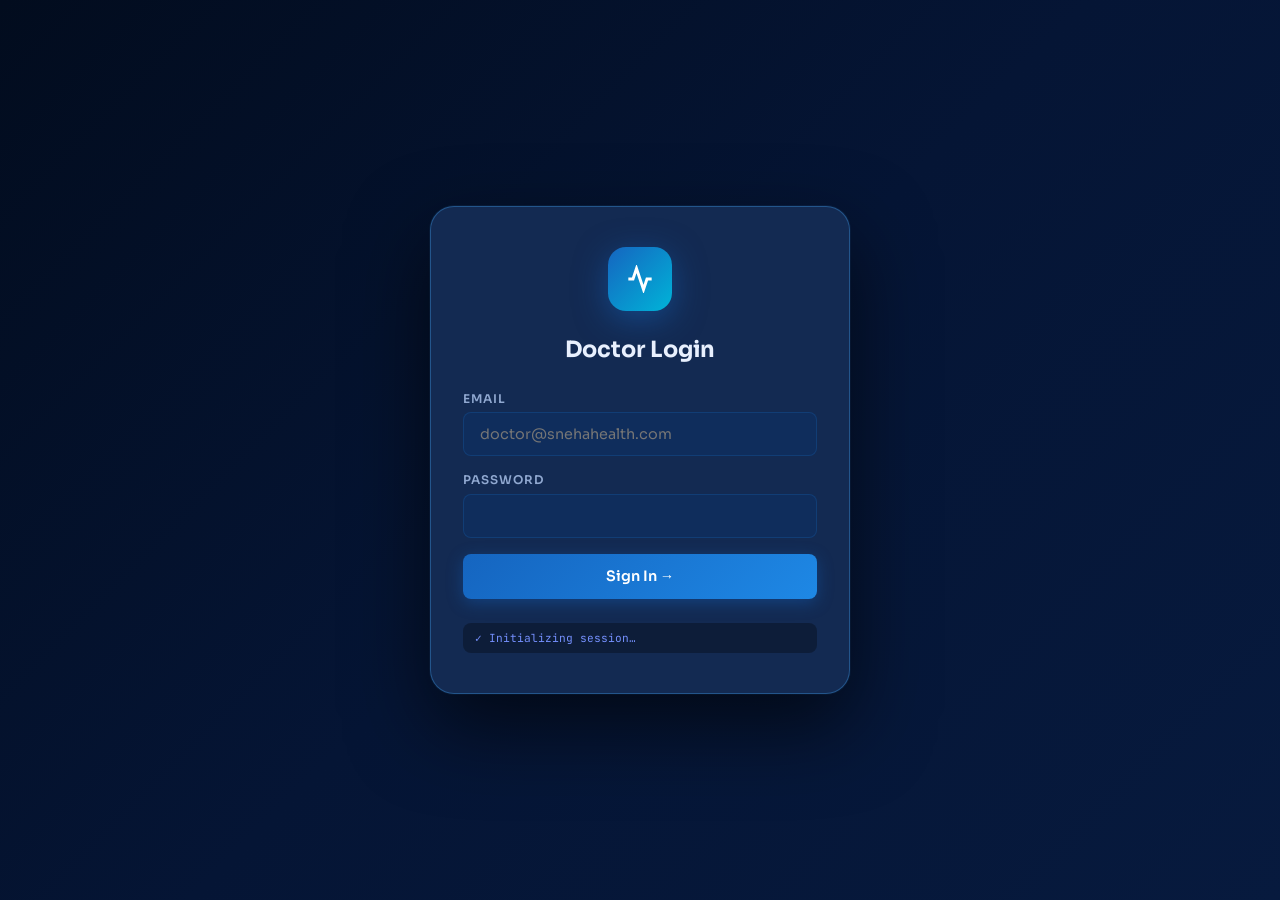
==== swetha_enterprise/public/doctor_portal.html @ 9133127a "Rename Doctor.html to doctor_portal.html" ====
<!DOCTYPE html>
<html lang="en">
<head>
<meta charset="UTF-8">
<meta name="viewport" content="width=device-width, initial-scale=1.0">
<title>Doctor Portal | Sneha Health</title>
<link href="https://fonts.googleapis.com/css2?family=Sora:wght@300;400;500;600;700;800&family=JetBrains+Mono:wght@400;500&display=swap" rel="stylesheet">
<style>
:root {
  --navy: #05152e;
  --navy-2: #0a2144;
  --navy-3: #0f2d5c;
  --blue: #1565c0;
  --blue-bright: #1e88e5;
  --blue-light: #42a5f5;
  --cyan: #00b4d8;
  --cyan-light: #48cae4;
  --teal: #00897b;
  --surface: #0d1f3c;
  --surface-2: #112547;
  --card: #132a52;
  --card-2: #163060;
  --border: rgba(30,136,229,0.18);
  --border-bright: rgba(66,165,245,0.35);
  --text: #e8f0fe;
  --text-2: #90a8d0;
  --text-3: #5a7aaa;
  --green: #00c853;
  --amber: #ffab00;
  --red: #ff1744;
  --purple: #7c4dff;
  --sidebar-w: 268px;
  --radius: 14px;
  --radius-sm: 8px;
}

* { margin:0; padding:0; box-sizing:border-box; }

body {
  font-family: 'Sora', sans-serif;
  background: var(--navy);
  color: var(--text);
  min-height: 100vh;
  overflow-x: hidden;
}

/* ── Scrollbar ── */
::-webkit-scrollbar { width: 4px; }
::-webkit-scrollbar-track { background: transparent; }
::-webkit-scrollbar-thumb { background: var(--border-bright); border-radius: 4px; }

/* ── OVERLAY ── */
.overlay {
  position: fixed; inset: 0; z-index: 9999;
  background: linear-gradient(135deg, #020c1e 0%, #051535 50%, #071a3e 100%);
  display: flex; align-items: center; justify-content: center;
}

.overlay-card {
  background: var(--card);
  border: 1px solid var(--border-bright);
  border-radius: 24px;
  padding: 2.5rem 2rem;
  width: 100%; max-width: 420px;
  box-shadow: 0 32px 80px rgba(0,0,0,0.6), 0 0 0 1px rgba(66,165,245,0.08);
  text-align: center;
}

.overlay-logo {
  width: 64px; height: 64px;
  background: linear-gradient(135deg, var(--blue), var(--cyan));
  border-radius: 18px;
  display: flex; align-items: center; justify-content: center;
  margin: 0 auto 1.5rem;
  box-shadow: 0 8px 32px rgba(21,101,192,0.5);
}

.overlay-logo svg { width: 28px; height: 28px; }

.overlay-card h2 { font-size: 1.4rem; font-weight: 700; margin-bottom: 0.5rem; }
.overlay-card p { color: var(--text-2); font-size: 0.875rem; }

.login-form { margin-top: 1.75rem; text-align: left; }
.login-form label { font-size: 0.75rem; font-weight: 600; color: var(--text-2); text-transform: uppercase; letter-spacing: 0.08em; display: block; margin-bottom: 0.4rem; }
.login-form input {
  width: 100%; padding: 0.75rem 1rem;
  background: var(--navy-3); border: 1px solid var(--border);
  border-radius: var(--radius-sm); color: var(--text);
  font-family: inherit; font-size: 0.9rem;
  margin-bottom: 1rem; transition: border-color 0.2s;
}
.login-form input:focus { outline: none; border-color: var(--blue-bright); }

.btn-primary {
  width: 100%; padding: 0.85rem;
  background: linear-gradient(135deg, var(--blue) 0%, var(--blue-bright) 100%);
  color: #fff; border: none; border-radius: var(--radius-sm);
  font-family: inherit; font-size: 0.9rem; font-weight: 600;
  cursor: pointer; transition: all 0.2s;
  box-shadow: 0 4px 16px rgba(21,101,192,0.4);
}
.btn-primary:hover { transform: translateY(-1px); box-shadow: 0 8px 24px rgba(21,101,192,0.5); }

.diag { margin-top: 1.5rem; background: rgba(0,0,0,0.3); border-radius: 8px; padding: 0.5rem 0.75rem; max-height: 80px; overflow-y: auto; font-family: 'JetBrains Mono', monospace; font-size: 0.7rem; color: var(--text-3); text-align: left; }

.picker-list { max-height: 180px; overflow-y: auto; border: 1px solid var(--border); border-radius: var(--radius-sm); margin-top: 1rem; }
.picker-item { padding: 0.75rem 1rem; cursor: pointer; border-bottom: 1px solid var(--border); font-size: 0.85rem; transition: background 0.15s; }
.picker-item:hover { background: var(--navy-3); color: var(--blue-light); }
.picker-item:last-child { border-bottom: none; }
.picker-item .pid { font-size: 0.72rem; color: var(--text-3); font-family: monospace; }

.hidden { display: none !important; }

/* ── APP SHELL ── */
.app-shell { display: flex; min-height: 100vh; }

/* ── SIDEBAR ── */
.sidebar {
  width: var(--sidebar-w);
  background: linear-gradient(180deg, var(--navy-2) 0%, var(--navy) 100%);
  border-right: 1px solid var(--border);
  display: flex; flex-direction: column;
  position: fixed; height: 100vh; z-index: 100;
  overflow-y: auto;
}

.sidebar-header {
  padding: 1.5rem 1.25rem;
  border-bottom: 1px solid var(--border);
  display: flex; align-items: center; gap: 0.75rem;
}

.logo-icon {
  width: 40px; height: 40px;
  background: linear-gradient(135deg, var(--blue), var(--cyan));
  border-radius: 12px;
  display: flex; align-items: center; justify-content: center;
  flex-shrink: 0;
  box-shadow: 0 4px 12px rgba(21,101,192,0.4);
}

.logo-icon svg { width: 20px; height: 20px; }

.logo-text { font-size: 1rem; font-weight: 700; color: var(--text); }
.logo-sub { font-size: 0.7rem; color: var(--text-3); }

.sidebar-nav { flex: 1; padding: 1rem 0.75rem; }

.nav-group-label {
  font-size: 0.65rem; font-weight: 700; text-transform: uppercase;
  letter-spacing: 0.12em; color: var(--text-3);
  padding: 1rem 0.75rem 0.4rem; margin-top: 0.25rem;
}

.nav-item {
  display: flex; align-items: center; gap: 0.75rem;
  padding: 0.65rem 0.875rem;
  border-radius: 10px;
  cursor: pointer; transition: all 0.18s;
  color: var(--text-2); font-weight: 500; font-size: 0.875rem;
  margin-bottom: 2px; position: relative;
}

.nav-item:hover { background: rgba(30,136,229,0.12); color: var(--blue-light); }

.nav-item.active {
  background: linear-gradient(135deg, rgba(21,101,192,0.35), rgba(0,180,216,0.15));
  color: #fff;
  box-shadow: inset 0 0 0 1px rgba(66,165,245,0.2);
}

.nav-item.active::before {
  content: '';
  position: absolute; left: 0; top: 20%; height: 60%; width: 3px;
  background: linear-gradient(var(--blue-bright), var(--cyan));
  border-radius: 0 2px 2px 0;
}

.nav-icon { font-size: 1rem; width: 1.25rem; text-align: center; flex-shrink: 0; }

.nav-locked { opacity: 0.4; cursor: not-allowed; }
.nav-locked:hover { background: transparent; color: var(--text-2); }

.sidebar-footer {
  padding: 1rem 0.875rem;
  border-top: 1px solid var(--border);
}

.user-card {
  display: flex; align-items: center; gap: 0.75rem;
  background: var(--surface-2); border-radius: 12px;
  padding: 0.75rem; margin-bottom: 0.75rem;
  border: 1px solid var(--border);
}

.avatar {
  width: 38px; height: 38px;
  background: linear-gradient(135deg, var(--blue), var(--cyan));
  border-radius: 10px;
  display: flex; align-items: center; justify-content: center;
  font-weight: 700; font-size: 1rem; flex-shrink: 0;
}

.user-name { font-weight: 600; font-size: 0.85rem; }
.user-role { font-size: 0.7rem; color: var(--text-3); }

.btn-logout {
  width: 100%; padding: 0.55rem;
  background: transparent; border: 1px solid rgba(255,23,68,0.25);
  border-radius: 8px; color: var(--red); font-family: inherit;
  font-size: 0.8rem; font-weight: 500; cursor: pointer;
  transition: all 0.2s; display: flex; align-items: center; justify-content: center; gap: 0.4rem;
}
.btn-logout:hover { background: rgba(255,23,68,0.1); border-color: var(--red); }

/* ── MAIN ── */
.main-content { margin-left: var(--sidebar-w); flex: 1; }

.top-header {
  height: 64px;
  background: rgba(10,33,68,0.95);
  backdrop-filter: blur(12px);
  border-bottom: 1px solid var(--border);
  padding: 0 2rem;
  display: flex; align-items: center; justify-content: space-between;
  position: sticky; top: 0; z-index: 90;
}

.page-title { font-size: 1.35rem; font-weight: 700; color: var(--text); }

.header-right { display: flex; align-items: center; gap: 1rem; }

.date-chip {
  padding: 0.35rem 0.875rem;
  background: var(--surface); border: 1px solid var(--border);
  border-radius: 20px; font-size: 0.78rem; color: var(--text-2);
  font-family: 'JetBrains Mono', monospace;
}

.prac-banner {
  margin: 1.5rem 2rem 0;
  padding: 0.875rem 1.25rem;
  background: rgba(255,171,0,0.1);
  border: 1px solid rgba(255,171,0,0.3);
  border-radius: var(--radius-sm);
  display: flex; align-items: center; justify-content: space-between;
  gap: 1rem;
}
.prac-banner p { font-size: 0.85rem; color: var(--amber); }
.prac-banner button {
  padding: 0.35rem 0.875rem;
  background: var(--amber); color: #000;
  border: none; border-radius: 6px; cursor: pointer; font-weight: 600; font-size: 0.78rem; white-space: nowrap;
}

.content-body { padding: 1.75rem 2rem; }

/* ── SECTIONS ── */
.section { display: none; animation: fadeUp 0.28s ease-out; }
.section.active { display: block; }

@keyframes fadeUp {
  from { opacity: 0; transform: translateY(12px); }
  to { opacity: 1; transform: translateY(0); }
}

/* ── STATS GRID ── */
.stats-grid {
  display: grid;
  grid-template-columns: repeat(auto-fit, minmax(200px, 1fr));
  gap: 1.25rem; margin-bottom: 1.75rem;
}

.stat-card {
  background: var(--card);
  border: 1px solid var(--border);
  border-radius: var(--radius);
  padding: 1.25rem;
  display: flex; align-items: center; gap: 1rem;
  transition: all 0.2s; cursor: default;
  position: relative; overflow: hidden;
}

.stat-card::before {
  content: '';
  position: absolute; top: 0; left: 0; right: 0; height: 2px;
  background: var(--accent-color, var(--blue));
  border-radius: var(--radius) var(--radius) 0 0;
}

.stat-card:hover { transform: translateY(-2px); border-color: var(--border-bright); }

.stat-card.blue { --accent-color: var(--blue-bright); }
.stat-card.cyan { --accent-color: var(--cyan); }
.stat-card.green { --accent-color: var(--green); }
.stat-card.amber { --accent-color: var(--amber); }
.stat-card.purple { --accent-color: var(--purple); }

.stat-icon {
  width: 46px; height: 46px;
  border-radius: 12px;
  display: flex; align-items: center; justify-content: center;
  font-size: 1.3rem;
  background: rgba(30,136,229,0.12);
  flex-shrink: 0;
}

.stat-label { font-size: 0.75rem; color: var(--text-2); font-weight: 500; margin-bottom: 0.25rem; }
.stat-value { font-size: 1.75rem; font-weight: 800; color: var(--text); font-family: 'JetBrains Mono', monospace; }

/* ── CARDS ── */
.card {
  background: var(--card);
  border: 1px solid var(--border);
  border-radius: var(--radius);
  overflow: hidden; margin-bottom: 1.5rem;
}

.card-header {
  padding: 1rem 1.5rem;
  border-bottom: 1px solid var(--border);
  display: flex; align-items: center; justify-content: space-between;
}

.card-title { font-size: 1rem; font-weight: 700; }

.card-body { padding: 1.25rem; }

.dashboard-grid {
  display: grid; grid-template-columns: 2fr 1fr; gap: 1.5rem;
}

/* ── DATA ROWS ── */
.data-row {
  padding: 0.875rem 1rem;
  background: var(--surface-2); border-radius: 10px;
  border: 1px solid var(--border);
  display: flex; align-items: center; justify-content: space-between;
  margin-bottom: 0.6rem; cursor: pointer; transition: all 0.18s;
  position: relative; overflow: hidden;
}

.data-row::before {
  content: '';
  position: absolute; left: 0; top: 0; bottom: 0; width: 3px;
  background: var(--blue); border-radius: 2px 0 0 2px;
  opacity: 0; transition: opacity 0.18s;
}

.data-row:hover { border-color: var(--border-bright); background: var(--card-2); transform: translateX(3px); }
.data-row:hover::before { opacity: 1; }

.row-info b { display: block; font-size: 0.9rem; margin-bottom: 0.2rem; }
.row-info span { font-size: 0.78rem; color: var(--text-2); }
.row-arrow { font-size: 0.75rem; color: var(--text-3); transition: color 0.18s; }
.data-row:hover .row-arrow { color: var(--blue-light); }

/* ── BADGES ── */
.badge {
  padding: 3px 10px; border-radius: 20px;
  font-size: 0.7rem; font-weight: 700; white-space: nowrap;
  display: flex; align-items: center; gap: 3px;
}
.badge-success { background: rgba(0,200,83,0.12); color: var(--green); border: 1px solid rgba(0,200,83,0.2); }
.badge-warn { background: rgba(255,171,0,0.12); color: var(--amber); border: 1px solid rgba(255,171,0,0.2); }
.badge-error { background: rgba(255,23,68,0.12); color: var(--red); border: 1px solid rgba(255,23,68,0.2); }
.badge-info { background: rgba(30,136,229,0.12); color: var(--blue-light); border: 1px solid rgba(30,136,229,0.2); }
.badge-cyan { background: rgba(0,180,216,0.12); color: var(--cyan-light); border: 1px solid rgba(0,180,216,0.2); }

/* ── QUICK ACTIONS ── */
.actions-grid { display: grid; grid-template-columns: 1fr 1fr; gap: 0.75rem; }

.action-btn {
  display: flex; flex-direction: column; align-items: center; gap: 0.5rem;
  padding: 1rem 0.75rem;
  background: var(--surface-2); border: 1px solid var(--border);
  border-radius: var(--radius-sm); cursor: pointer;
  transition: all 0.2s; color: var(--text-2); font-family: inherit; font-size: 0.78rem; font-weight: 500;
}
.action-btn:hover { background: rgba(30,136,229,0.15); border-color: var(--blue); color: var(--blue-light); transform: translateY(-2px); }
.action-btn .icon { font-size: 1.4rem; }

/* ── PROFILE ── */
.profile-header {
  background: linear-gradient(135deg, var(--blue) 0%, var(--navy-3) 50%, var(--teal) 100%);
  padding: 2rem 2.5rem;
  border-radius: var(--radius);
  display: flex; gap: 1.5rem; align-items: center;
  margin-bottom: 1.5rem;
  position: relative; overflow: hidden;
}

.profile-header::before {
  content: '';
  position: absolute; top: -50%; right: -10%;
  width: 300px; height: 300px;
  background: rgba(255,255,255,0.04);
  border-radius: 50%;
}

.avatar-lg {
  width: 88px; height: 88px;
  border-radius: 18px;
  background: rgba(255,255,255,0.15);
  border: 2px solid rgba(255,255,255,0.25);
  font-size: 2.2rem;
  display: flex; align-items: center; justify-content: center;
  font-weight: 700; flex-shrink: 0;
  backdrop-filter: blur(8px);
}

.profile-info h2 { font-size: 1.6rem; font-weight: 800; margin-bottom: 0.25rem; }
.profile-info p { opacity: 0.85; font-size: 0.9rem; }

.profile-grid {
  display: grid; grid-template-columns: 1fr 1fr; gap: 1.25rem;
}

.info-cell label {
  display: block; font-size: 0.68rem; font-weight: 700;
  text-transform: uppercase; color: var(--text-3); letter-spacing: 0.08em;
  margin-bottom: 0.35rem;
}
.info-cell span { font-size: 0.95rem; font-weight: 500; color: var(--text); }

/* ── PATIENT REPORT MODAL ── */
.modal-overlay {
  position: fixed; inset: 0; z-index: 9000;
  background: rgba(2,12,30,0.85); backdrop-filter: blur(8px);
  display: none; align-items: center; justify-content: center; padding: 1rem;
}
.modal-overlay.open { display: flex; animation: fadeUp 0.2s; }

.modal-box {
  background: var(--card);
  border: 1px solid var(--border-bright);
  border-radius: 20px;
  width: 100%; max-width: 800px; max-height: 90vh;
  display: flex; flex-direction: column;
  box-shadow: 0 40px 100px rgba(0,0,0,0.6);
}

.modal-head {
  padding: 1.25rem 1.75rem;
  border-bottom: 1px solid var(--border);
  display: flex; align-items: center; justify-content: space-between;
}
.modal-head h3 { font-size: 1.1rem; font-weight: 700; }
.modal-close {
  width: 32px; height: 32px; border-radius: 8px;
  background: var(--surface); border: none; color: var(--text-2);
  font-size: 1.2rem; cursor: pointer; display: flex; align-items: center; justify-content: center;
}
.modal-body { padding: 1.5rem 1.75rem; overflow-y: auto; flex: 1; }

.patient-visits-timeline { display: flex; flex-direction: column; gap: 1rem; }
.visit-entry {
  background: var(--surface-2); border: 1px solid var(--border);
  border-radius: var(--radius-sm); padding: 1rem 1.25rem;
  position: relative;
}
.visit-entry::before {
  content: '';
  position: absolute; left: -1px; top: 0; bottom: 0; width: 3px;
  background: linear-gradient(var(--blue-bright), var(--cyan));
  border-radius: 2px;
}
.visit-num { font-size: 0.68rem; font-weight: 700; color: var(--blue-light); text-transform: uppercase; letter-spacing: 0.08em; margin-bottom: 0.5rem; }
.visit-date { font-size: 0.82rem; color: var(--text-3); font-family: monospace; }

/* ── PATIENT DEMOGRAPHICS ── */
.demo-grid { display: grid; grid-template-columns: repeat(3, 1fr); gap: 0.875rem; margin-bottom: 1.25rem; }
.demo-cell { background: var(--surface-2); border-radius: 8px; padding: 0.75rem; border: 1px solid var(--border); }
.demo-cell label { font-size: 0.65rem; text-transform: uppercase; color: var(--text-3); letter-spacing: 0.08em; display: block; margin-bottom: 0.25rem; }
.demo-cell span { font-size: 0.88rem; font-weight: 600; color: var(--text); }

/* ── COUNT BADGE ── */
.count-badge {
  background: rgba(0,180,216,0.15); color: var(--cyan-light);
  border: 1px solid rgba(0,180,216,0.25);
  padding: 2px 10px; border-radius: 20px;
  font-size: 0.72rem; font-weight: 700;
  font-family: 'JetBrains Mono', monospace;
}

/* ── VISIT COUNT ── */
.visit-count-badge {
  display: inline-flex; align-items: center; gap: 0.3rem;
  background: rgba(124,77,255,0.15); color: #b39ddb;
  border: 1px solid rgba(124,77,255,0.25);
  padding: 2px 8px; border-radius: 12px;
  font-size: 0.68rem; font-family: 'JetBrains Mono', monospace; font-weight: 600;
}

/* ── BTN SECONDARY ── */
.btn-sm {
  padding: 0.4rem 0.875rem;
  background: rgba(30,136,229,0.15); color: var(--blue-light);
  border: 1px solid rgba(30,136,229,0.25);
  border-radius: 6px; font-family: inherit; font-size: 0.78rem; font-weight: 600;
  cursor: pointer; transition: all 0.2s;
}
.btn-sm:hover { background: var(--blue); color: #fff; }

.btn-sm.outline {
  background: transparent; color: var(--blue-light);
  border: 1px solid rgba(30,136,229,0.3);
}
.btn-sm.outline:hover { background: rgba(30,136,229,0.15); }

.empty-state {
  padding: 3rem; text-align: center; color: var(--text-3); font-size: 0.9rem;
}
.empty-state .emoji { font-size: 2.5rem; display: block; margin-bottom: 0.75rem; }

.section-actions { display: flex; gap: 0.5rem; }

.link-btn {
  background: none; border: none; color: var(--blue-light);
  font-family: inherit; font-size: 0.85rem; cursor: pointer;
  text-decoration: underline; padding: 0;
}

/* ── SERVICE REQ HIGHLIGHTED ── */
.sr-highlight {
  background: rgba(0,180,216,0.08); border-color: rgba(0,180,216,0.2);
}

@media (max-width: 1100px) {
  .dashboard-grid { grid-template-columns: 1fr; }
}

@media (max-width: 900px) {
  .sidebar { width: 60px; }
  .sidebar .logo-text, .sidebar .logo-sub, .sidebar .nav-item span, .sidebar .nav-group-label, .sidebar .user-name, .sidebar .user-role, .sidebar .btn-logout span { display: none; }
  .sidebar .nav-item { justify-content: center; padding: 0.65rem 0; }
  .main-content { margin-left: 60px; }
  .profile-grid { grid-template-columns: 1fr; }
  .demo-grid { grid-template-columns: 1fr 1fr; }
}
</style>
</head>
<body>

<!-- ── ACCESS OVERLAY ── -->
<div id="access-overlay" class="overlay">
  <div class="overlay-card">
    <div class="overlay-logo">
      <svg viewBox="0 0 24 24" fill="none" stroke="white" stroke-width="2.5"><path d="M22 12h-4l-3 9L9 3l-3 9H2"/></svg>
    </div>
    <h2 id="overlay-title">Sneha Health</h2>
    <p id="overlay-status">Verifying your session…</p>

    <div id="manual-picker" class="hidden" style="margin-top:1.5rem;text-align:left;">
      <p style="font-size:0.8rem;color:var(--text-2);margin-bottom:0.5rem;">Select your practitioner profile:</p>
      <div id="picker-list" class="picker-list"></div>
    </div>

    <div id="login-form-view" class="login-form hidden">
      <div id="login-error" style="color:var(--red);font-size:0.8rem;margin-bottom:0.75rem;text-align:center;display:none;"></div>
      <label>Email</label><input type="text" id="login-user" placeholder="doctor@snehahealth.com">
      <label>Password</label><input type="password" id="login-pass">
      <button class="btn-primary" onclick="handleLogin()">Sign In →</button>
    </div>

    <div class="diag" id="diag-log"></div>
  </div>
</div>

<!-- ── PATIENT REPORT MODAL ── -->
<div class="modal-overlay" id="patient-modal">
  <div class="modal-box">
    <div class="modal-head">
      <h3>🩺 Patient Report</h3>
      <button class="modal-close" onclick="closePatientModal()">✕</button>
    </div>
    <div class="modal-body" id="patient-modal-body">Loading…</div>
  </div>
</div>

<!-- ── APP SHELL ── -->
<div id="app-shell" class="app-shell hidden">
  <aside class="sidebar">
    <div class="sidebar-header">
      <div class="logo-icon">
        <svg viewBox="0 0 24 24" fill="none" stroke="white" stroke-width="2.5" width="20" height="20"><path d="M22 12h-4l-3 9L9 3l-3 9H2"/></svg>
      </div>
      <div>
        <div class="logo-text">Sneha Health</div>
        <div class="logo-sub">Doctor Portal</div>
      </div>
    </div>

    <nav class="sidebar-nav">
      <div class="nav-item active" data-section="dashboard"><span class="nav-icon">🏠</span><span>Dashboard</span></div>
      <div class="nav-item" data-section="profile"><span class="nav-icon">👤</span><span>My Profile</span></div>

      <div class="nav-group-label">Clinical</div>
      <div class="nav-item" data-section="patients"><span class="nav-icon">🧑‍⚕️</span><span>My Patients</span></div>
      <div class="nav-item" data-section="encounters"><span class="nav-icon">📋</span><span>Encounters</span></div>
      <div class="nav-item" data-section="servicereq"><span class="nav-icon">📝</span><span>Service Requests</span></div>
      <div class="nav-item" data-section="therapy"><span class="nav-icon">🏃</span><span>Therapy Plans</span></div>

      <div class="nav-group-label">HR</div>
      <div class="nav-item" data-section="attendance"><span class="nav-icon">🕒</span><span>Attendance</span></div>
      <div class="nav-item" data-section="leave"><span class="nav-icon">🌴</span><span>Leave</span></div>
      <div class="nav-item" data-section="payroll"><span class="nav-icon">💰</span><span>Payroll</span></div>
    </nav>

    <div class="sidebar-footer">
      <div class="user-card">
        <div class="avatar" id="nav-avatar">?</div>
        <div>
          <div class="user-name" id="nav-name">Loading…</div>
          <div class="user-role" id="nav-role">Practitioner</div>
        </div>
      </div>
      <button class="btn-logout" id="btn-logout">
        <svg width="13" height="13" viewBox="0 0 24 24" fill="none" stroke="currentColor" stroke-width="2"><path d="M9 21H5a2 2 0 0 1-2-2V5a2 2 0 0 1 2-2h4"/><polyline points="16 17 21 12 16 7"/><line x1="21" y1="12" x2="9" y2="12"/></svg>
        <span>Sign Out</span>
      </button>
    </div>
  </aside>

  <main class="main-content">
    <header class="top-header">
      <h2 class="page-title" id="page-title">Dashboard</h2>
      <div class="header-right">
        <div class="date-chip" id="date-chip">—</div>
        <button class="btn-sm" onclick="window.open(BASE+'/app', '_blank')">Open ERPNext ↗</button>
      </div>
    </header>

    <div id="prac-warning-banner" class="prac-banner hidden">
      <p>⚠ Practitioner profile not linked — clinical sections are locked.</p>
      <button onclick="showPicker()">Link Now</button>
    </div>

    <div class="content-body">

      <!-- DASHBOARD -->
      <section id="section-dashboard" class="section active">
        <div class="stats-grid">
          <div class="stat-card blue">
            <div class="stat-icon">📅</div>
            <div><div class="stat-label">Today's Appointments</div><div class="stat-value" id="stat-appts">—</div></div>
          </div>
          <div class="stat-card green">
            <div class="stat-icon">✅</div>
            <div><div class="stat-label">Completed</div><div class="stat-value" id="stat-done">—</div></div>
          </div>
          <div class="stat-card amber">
            <div class="stat-icon">🕒</div>
            <div><div class="stat-label">Attendance</div><div class="stat-value" id="stat-att">—</div></div>
          </div>
          <div class="stat-card cyan">
            <div class="stat-icon">👥</div>
            <div><div class="stat-label">Total Patients</div><div class="stat-value" id="stat-patients">—</div></div>
          </div>
          <div class="stat-card purple">
            <div class="stat-icon">📝</div>
            <div><div class="stat-label">Service Requests</div><div class="stat-value" id="stat-sr">—</div></div>
          </div>
        </div>
        <div class="dashboard-grid">
          <div class="card">
            <div class="card-header">
              <h3 class="card-title">Today's Schedule</h3>
              <div class="badge badge-info" id="today-label">—</div>
            </div>
            <div class="card-body" id="list-schedule">
              <div class="empty-state"><span class="emoji">📅</span>Loading schedule…</div>
            </div>
          </div>
          <div class="card">
            <div class="card-header"><h3 class="card-title">Quick Actions</h3></div>
            <div class="card-body">
              <div class="actions-grid">
                <button class="action-btn" onclick="openERP('/app/patient-appointment/new')"><span class="icon">📅</span>New Appt</button>
                <button class="action-btn" onclick="openERP('/app/patient-encounter/new')"><span class="icon">📋</span>Encounter</button>
                <button class="action-btn" onclick="openERP('/app/service-request/new')"><span class="icon">📝</span>Svc Request</button>
                <button class="action-btn" onclick="openERP('/app/leave-application/new')"><span class="icon">🌴</span>Leave</button>
              </div>
            </div>
          </div>
        </div>
        <div class="card">
          <div class="card-header">
            <h3 class="card-title">Recent Service Requests</h3>
            <button class="btn-sm" onclick="switchSection('servicereq')">View All</button>
          </div>
          <div class="card-body" id="list-dash-sr">
            <div class="empty-state"><span class="emoji">📝</span>Loading…</div>
          </div>
        </div>
      </section>

      <!-- PROFILE -->
      <section id="section-profile" class="section">
        <div id="profile-container"><div class="empty-state">Loading…</div></div>
      </section>

      <!-- MY PATIENTS -->
      <section id="section-patients" class="section">
        <div class="card">
          <div class="card-header">
            <div style="display:flex;align-items:center;gap:0.75rem;">
              <h3 class="card-title">My Patients</h3>
              <span class="count-badge" id="count-patients">0</span>
            </div>
            <button class="btn-sm" onclick="openERP('/app/patient/new')">+ New Patient</button>
          </div>
          <div class="card-body" id="list-patients">
            <div class="empty-state"><span class="emoji">🧑‍⚕️</span>Loading…</div>
          </div>
        </div>
      </section>

      <!-- ENCOUNTERS -->
      <section id="section-encounters" class="section">
        <div class="card">
          <div class="card-header">
            <div style="display:flex;align-items:center;gap:0.75rem;">
              <h3 class="card-title">Patient Encounters</h3>
              <span class="count-badge" id="count-encounters">0</span>
            </div>
            <button class="btn-sm" onclick="openERP('/app/patient-encounter/new')">+ New</button>
          </div>
          <div class="card-body" id="list-encounters">
            <div class="empty-state"><span class="emoji">📋</span>Loading…</div>
          </div>
        </div>
      </section>

      <!-- SERVICE REQUESTS -->
      <section id="section-servicereq" class="section">
        <div class="card">
          <div class="card-header">
            <div style="display:flex;align-items:center;gap:0.75rem;">
              <h3 class="card-title">Service Requests</h3>
              <span class="count-badge" id="count-sr">0</span>
            </div>
            <div class="section-actions">
              <button class="btn-sm" onclick="openERP('/app/service-request/new')">+ New Request</button>
            </div>
          </div>
          <div class="card-body" id="list-servicereq">
            <div class="empty-state"><span class="emoji">📝</span>Loading…</div>
          </div>
        </div>
      </section>

      <!-- THERAPY -->
      <section id="section-therapy" class="section">
        <div class="card">
          <div class="card-header">
            <div style="display:flex;align-items:center;gap:0.75rem;">
              <h3 class="card-title">Therapy Plans & Sessions</h3>
              <span class="count-badge" id="count-therapy">0</span>
            </div>
            <div class="section-actions">
              <button class="btn-sm outline" onclick="openERP('/app/therapy-plan/new')">+ Plan</button>
              <button class="btn-sm" onclick="openERP('/app/therapy-session/new')">+ Session</button>
            </div>
          </div>
          <div class="card-body" id="list-therapy">
            <div class="empty-state"><span class="emoji">🏃</span>Loading…</div>
          </div>
        </div>
      </section>

      <!-- ATTENDANCE -->
      <section id="section-attendance" class="section">
        <div class="card">
          <div class="card-header">
            <h3 class="card-title">Attendance Record</h3>
            <button class="btn-sm" onclick="openERP('/app/attendance/new')">+ Mark</button>
          </div>
          <div class="card-body" id="list-attendance"><div class="empty-state">Loading…</div></div>
        </div>
      </section>

      <!-- LEAVE -->
      <section id="section-leave" class="section">
        <div class="card">
          <div class="card-header">
            <h3 class="card-title">Leave Applications</h3>
            <button class="btn-sm" onclick="openERP('/app/leave-application/new')">+ Apply</button>
          </div>
          <div class="card-body" id="list-leave"><div class="empty-state">Loading…</div></div>
        </div>
      </section>

      <!-- PAYROLL -->
      <section id="section-payroll" class="section">
        <div class="card">
          <div class="card-header"><h3 class="card-title">Salary Slips</h3></div>
          <div class="card-body" id="list-payroll"><div class="empty-state">Loading…</div></div>
        </div>
      </section>

    </div><!-- /content-body -->
  </main>
</div>

<script>
/* ─────────────────────────────────────────────
   CONFIGURATION
───────────────────────────────────────────── */
const BASE = window.location.origin;
const HC_FIELDS = ['name', 'practitioner_name', 'designation', 'department', 'employee', 'user_id'];

let state = {
  user: null,
  practitioner: null,
  employee: null,
  activeSection: 'dashboard'
};

/* ─────────────────────────────────────────────
   UTILITIES
───────────────────────────────────────────── */
function log(msg, type = 'info') {
  const el = document.getElementById('diag-log');
  if (el) {
    const d = document.createElement('div');
    d.style.color = type === 'error' ? '#ff6b6b' : type === 'success' ? '#69db7c' : '#748ffc';
    d.textContent = `${type === 'error' ? '✗' : '✓'} ${msg}`;
    el.appendChild(d); el.scrollTop = el.scrollHeight;
  }
}

function badgeClass(status) {
  if (!status) return 'badge-info';
  const s = status.toLowerCase();
  if (['completed','present','approved','active','closed','submitted','paid'].some(x => s.includes(x))) return 'badge-success';
  if (['cancelled','rejected','absent'].some(x => s.includes(x))) return 'badge-error';
  if (['pending','open','draft','waiting','scheduled'].some(x => s.includes(x))) return 'badge-warn';
  return 'badge-info';
}

function fmt(str) {
  if (!str) return '—';
  if (str.match(/^\d{4}-\d{2}-\d{2}/)) {
    const d = new Date(str);
    return d.toLocaleDateString('en-IN', { day: '2-digit', month: 'short', year: 'numeric' });
  }
  return str;
}

function openERP(path) { window.open(BASE + path, '_blank'); }

function empty(msg = 'No records found.') {
  return `<div class="empty-state"><span class="emoji">📭</span>${msg}</div>`;
}

/* ─────────────────────────────────────────────
   API
───────────────────────────────────────────── */
async function api(resource, params = {}) {
  const url = new URL(`${BASE}/api/resource/${encodeURIComponent(resource)}`);
  if (params.filters) url.searchParams.set('filters', JSON.stringify(params.filters));
  if (params.fields) url.searchParams.set('fields', JSON.stringify(params.fields));
  if (params.limit) url.searchParams.set('limit', params.limit);
  if (params.order_by) url.searchParams.set('order_by', params.order_by);
  try {
    const r = await fetch(url, { credentials: 'include' });
    if (r.ok) return (await r.json())?.data || [];
    return null;
  } catch (e) { return null; }
}

/* ─────────────────────────────────────────────
   SESSION & DISCOVERY
───────────────────────────────────────────── */
async function initSession() {
  log('Initializing session…');
  try {
    const r = await fetch('/api/method/frappe.auth.get_logged_user');
    const user = (await r.json())?.message;
    if (!user || user === 'Guest') { showLoginUI(); return; }
    state.user = user;
    log(`Session: ${user}`, 'success');
    await runDiscovery();
  } catch (e) { showLoginUI(); }
}

async function runDiscovery() {
  log('Discovering profiles…');

  // Employee
  const emp = await api('Employee', {
    filters: [['user_id', '=', state.user]],
    fields: ['name', 'employee_name', 'designation', 'department', 'cell_number', 'personal_email']
  });
  if (emp?.length) { state.employee = emp[0]; log(`Employee: ${emp[0].name}`, 'success'); }

  // Practitioner — try multiple strategies
  let pRes = null;

  pRes = await api('Healthcare Practitioner', { filters: [['user_id', '=', state.user]], fields: HC_FIELDS });
  if (!pRes?.length && state.employee)
    pRes = await api('Healthcare Practitioner', { filters: [['employee', '=', state.employee.name]], fields: HC_FIELDS });
  if (!pRes?.length) {
    const q = (state.employee?.employee_name || state.user).split(' ')[0];
    pRes = await api('Healthcare Practitioner', { filters: [['practitioner_name', 'like', `%${q}%`]], fields: HC_FIELDS });
  }
  const savedId = localStorage.getItem('dr_prac_id');
  if (!pRes?.length && savedId)
    pRes = await api('Healthcare Practitioner', { filters: [['name', '=', savedId]], fields: HC_FIELDS });

  if (pRes?.length) {
    state.practitioner = pRes[0];
    localStorage.setItem('dr_prac_id', pRes[0].name);
    log(`Practitioner: ${pRes[0].practitioner_name}`, 'success');
  } else {
    log('Practitioner not found — manual link needed.', 'error');
    showPicker();
  }

  launchApp();
}

function showLoginUI() {
  document.getElementById('overlay-title').textContent = 'Doctor Login';
  document.getElementById('overlay-status').textContent = '';
  document.getElementById('login-form-view').classList.remove('hidden');
}

async function handleLogin() {
  const usr = document.getElementById('login-user').value;
  const pwd = document.getElementById('login-pass').value;
  const errEl = document.getElementById('login-error');
  try {
    const r = await fetch('/api/method/login', {
      method: 'POST', headers: { 'Content-Type': 'application/json' },
      body: JSON.stringify({ usr, pwd })
    });
    if (r.ok) window.location.reload();
    else { errEl.textContent = 'Invalid credentials.'; errEl.style.display = 'block'; }
  } catch (e) { errEl.textContent = 'Connection error.'; errEl.style.display = 'block'; }
}

async function showPicker() {
  const pickerEl = document.getElementById('manual-picker');
  pickerEl.classList.remove('hidden');
  const listEl = document.getElementById('picker-list');
  listEl.innerHTML = '<div class="picker-item" style="color:var(--text-3)">Loading…</div>';
  const all = await api('Healthcare Practitioner', { fields: ['name', 'practitioner_name', 'department'], limit: 200 });
  if (all?.length) {
    listEl.innerHTML = all.map(p => `
      <div class="picker-item" onclick="linkPrac('${p.name}')">
        ${p.practitioner_name || p.name}
        <div class="pid">${p.name} · ${p.department || '—'}</div>
      </div>`).join('');
  } else {
    listEl.innerHTML = '<div class="picker-item" style="color:var(--text-3);font-size:0.8rem;">No practitioners found. Check permissions.</div>';
  }
}

function linkPrac(id) {
  localStorage.setItem('dr_prac_id', id);
  window.location.reload();
}

/* ─────────────────────────────────────────────
   APP LAUNCH
───────────────────────────────────────────── */
function launchApp() {
  document.getElementById('access-overlay').classList.add('hidden');
  document.getElementById('app-shell').classList.remove('hidden');

  const name = state.practitioner?.practitioner_name || state.employee?.employee_name || state.user;
  const role = state.practitioner?.department || state.employee?.designation || 'Practitioner';

  document.getElementById('nav-name').textContent = name;
  document.getElementById('nav-role').textContent = role;
  document.getElementById('nav-avatar').textContent = name.charAt(0).toUpperCase();
  document.getElementById('date-chip').textContent = new Date().toLocaleDateString('en-IN', { weekday: 'short', day: 'numeric', month: 'short', year: 'numeric' });
  document.getElementById('today-label').textContent = new Date().toLocaleDateString('en-IN', { day: 'numeric', month: 'long' });

  if (!state.practitioner) document.getElementById('prac-warning-banner').classList.remove('hidden');

  initNav();
  switchSection('dashboard');
}

function initNav() {
  document.querySelectorAll('.nav-item').forEach(item => {
    item.onclick = () => {
      if (item.classList.contains('nav-locked')) return;
      const s = item.dataset.section;
      if (s) switchSection(s);
    };
  });
  document.getElementById('btn-logout').onclick = () => {
    localStorage.removeItem('dr_prac_id');
    fetch('/api/method/logout', { method: 'POST' }).finally(() => window.location.reload());
  };
}

function switchSection(id) {
  state.activeSection = id;
  document.querySelectorAll('.nav-item').forEach(n => n.classList.toggle('active', n.dataset.section === id));
  document.querySelectorAll('.section').forEach(s => s.classList.toggle('active', s.id === `section-${id}`));
  const titles = {
    dashboard: 'Dashboard', profile: 'My Profile', patients: 'My Patients',
    encounters: 'Patient Encounters', servicereq: 'Service Requests',
    therapy: 'Therapy Plans', attendance: 'Attendance', leave: 'Leave', payroll: 'Payroll'
  };
  document.getElementById('page-title').textContent = titles[id] || id;
  loadSection(id);
}

/* ─────────────────────────────────────────────
   LOADERS
───────────────────────────────────────────── */
async function loadSection(id) {
  if (id === 'dashboard') { loadDashboard(); return; }
  if (id === 'profile') { loadProfile(); return; }

  const bodyEl = document.getElementById(`list-${id}`);
  const p = state.practitioner?.name;
  const e = state.employee?.name;

  // ── MY PATIENTS ──
  if (id === 'patients') {
    if (!p) { bodyEl.innerHTML = empty('Practitioner not linked.'); return; }
    bodyEl.innerHTML = '<div class="empty-state">Loading…</div>';
    const appts = await api('Patient Appointment', {
      filters: [['practitioner', '=', p]],
      fields: ['patient', 'patient_name', 'appointment_date', 'status'],
      limit: 500
    });
    if (!appts?.length) { bodyEl.innerHTML = empty('No patients found.'); return; }

    // Unique patients with visit count
    const patMap = {};
    appts.forEach(a => {
      if (!patMap[a.patient]) patMap[a.patient] = { name: a.patient, patient_name: a.patient_name, visits: 0, last_date: a.appointment_date };
      patMap[a.patient].visits++;
      if (a.appointment_date > patMap[a.patient].last_date) patMap[a.patient].last_date = a.appointment_date;
    });
    const unique = Object.values(patMap).sort((a, b) => b.last_date.localeCompare(a.last_date));
    document.getElementById('count-patients').textContent = unique.length;

    bodyEl.innerHTML = unique.map(pt => `
      <div class="data-row" onclick="openPatientReport('${pt.name}', '${(pt.patient_name||'').replace(/'/g,"\\'")}')">
        <div class="row-info">
          <b>${pt.patient_name || pt.name}</b>
          <span>Last visit: ${fmt(pt.last_date)}</span>
        </div>
        <div style="display:flex;align-items:center;gap:0.5rem;">
          <span class="visit-count-badge">👁 ${pt.visits} visit${pt.visits !== 1 ? 's' : ''}</span>
          <span class="row-arrow">↗</span>
        </div>
      </div>`).join('');
    return;
  }

  // ── ENCOUNTERS ──
  if (id === 'encounters') {
    if (!p) { bodyEl.innerHTML = empty('Practitioner not linked.'); return; }
    bodyEl.innerHTML = '<div class="empty-state">Loading…</div>';
    const data = await api('Patient Encounter', {
      filters: [['practitioner', '=', p]],
      fields: ['name', 'patient', 'patient_name', 'encounter_date', 'status'],
      order_by: 'encounter_date desc', limit: 100
    });
    if (!data?.length) { bodyEl.innerHTML = empty('No encounters found.'); return; }
    document.getElementById('count-encounters').textContent = data.length;
    bodyEl.innerHTML = data.map(i => `
      <div class="data-row" onclick="openERP('/app/patient-encounter/${i.name}')">
        <div class="row-info">
          <b>${i.patient_name || i.patient || '—'}</b>
          <span>${fmt(i.encounter_date)} · ${i.name}</span>
        </div>
        <div style="display:flex;gap:0.5rem;align-items:center;">
          <span class="badge ${badgeClass(i.status)}">${i.status || 'Draft'}</span>
          <span class="row-arrow">↗</span>
        </div>
      </div>`).join('');
    return;
  }

  // ── SERVICE REQUESTS ──
  if (id === 'servicereq') {
    if (!p) { bodyEl.innerHTML = empty('Practitioner not linked.'); return; }
    bodyEl.innerHTML = '<div class="empty-state">Loading…</div>';
    let data = await api('Service Request', {
      filters: [['ordered_by', '=', p]],
      fields: ['name', 'patient', 'status', 'order_date', 'patient_care_type', 'ordered_by', 'template_dt'],
      order_by: 'creation desc', limit: 100
    });
    if (!data?.length) {
      data = await api('Service Request', {
        filters: [['practitioner', '=', p]],
        fields: ['name', 'patient', 'status', 'order_date', 'patient_care_type', 'ordered_by', 'template_dt'],
        order_by: 'creation desc', limit: 100
      });
    }
    if (!data?.length) { bodyEl.innerHTML = empty('No service requests found.'); return; }
    document.getElementById('count-sr').textContent = data.length;
    bodyEl.innerHTML = data.map(i => `
      <div class="data-row sr-highlight" onclick="openERP('/app/service-request/${i.name}')">
        <div class="row-info">
          <b>${i.patient || i.name}</b>
          <span>
            ${i.patient_care_type || 'Service Request'} · ${fmt(i.order_date)}
            ${i.template_dt ? `· <span style="color:var(--cyan-light);font-family:monospace;font-size:0.72rem;">${i.template_dt}</span>` : ''}
          </span>
        </div>
        <div style="display:flex;gap:0.5rem;align-items:center;">
          <span class="badge ${badgeClass(i.status)}">${i.status || 'Pending'}</span>
          <span class="row-arrow">↗</span>
        </div>
      </div>`).join('');
    return;
  }

  // ── THERAPY ──
  if (id === 'therapy') {
    if (!p) { bodyEl.innerHTML = empty('Practitioner not linked.'); return; }
    bodyEl.innerHTML = '<div class="empty-state">Loading…</div>';
    const [plans, sessions] = await Promise.all([
      api('Therapy Plan', { filters: [['practitioner', '=', p]], fields: ['name', 'patient', 'patient_name', 'status', 'start_date', 'total_sessions', 'sessions_completed'], limit: 100, order_by: 'creation desc' }),
      api('Therapy Session', { filters: [['practitioner', '=', p]], fields: ['name', 'patient', 'patient_name', 'status', 'start_date', 'therapy_type'], limit: 100, order_by: 'creation desc' })
    ]);
    const total = (plans?.length || 0) + (sessions?.length || 0);
    document.getElementById('count-therapy').textContent = total;

    let html = '';
    if (plans?.length) {
      html += `<div style="font-size:0.7rem;font-weight:700;text-transform:uppercase;color:var(--blue-light);margin-bottom:0.75rem;letter-spacing:1px;">📋 THERAPY PLANS</div>`;
      html += plans.map(i => `
        <div class="data-row" onclick="openERP('/app/therapy-plan/${i.name}')">
          <div class="row-info">
            <b>${i.patient_name || i.patient || i.name}</b>
            <span>Sessions: ${i.sessions_completed || 0}/${i.total_sessions || '?'} · Start: ${fmt(i.start_date)}</span>
          </div>
          <div style="display:flex;gap:0.5rem;align-items:center;">
            <span class="badge ${badgeClass(i.status)}">${i.status || 'Active'}</span>
            <span class="row-arrow">↗</span>
          </div>
        </div>`).join('');
    }
    if (sessions?.length) {
      html += `<div style="font-size:0.7rem;font-weight:700;text-transform:uppercase;color:var(--cyan-light);margin:1.25rem 0 0.75rem;letter-spacing:1px;">🏃 THERAPY SESSIONS</div>`;
      html += sessions.map(i => `
        <div class="data-row" onclick="openERP('/app/therapy-session/${i.name}')">
          <div class="row-info">
            <b>${i.patient_name || i.patient || i.name}</b>
            <span>${i.therapy_type || 'Session'} · ${fmt(i.start_date)}</span>
          </div>
          <div style="display:flex;gap:0.5rem;align-items:center;">
            <span class="badge ${badgeClass(i.status)}">${i.status || 'Scheduled'}</span>
            <span class="row-arrow">↗</span>
          </div>
        </div>`).join('');
    }
    bodyEl.innerHTML = html || empty('No therapy data found.');
    return;
  }

  // ── ATTENDANCE ──
  if (id === 'attendance') {
    if (!e) { bodyEl.innerHTML = empty('Employee not linked.'); return; }
    const data = await api('Attendance', {
      filters: [['employee', '=', e]],
      fields: ['name', 'attendance_date', 'status', 'in_time', 'out_time'],
      limit: 60, order_by: 'attendance_date desc'
    });
    if (!data?.length) { bodyEl.innerHTML = empty('No attendance records.'); return; }
    bodyEl.innerHTML = data.map(i => `
      <div class="data-row" onclick="openERP('/app/attendance/${i.name}')">
        <div class="row-info">
          <b>${fmt(i.attendance_date)}</b>
          <span>${i.in_time ? '🟢 ' + i.in_time.substring(0,5) : ''} ${i.out_time ? ' · 🔴 ' + i.out_time.substring(0,5) : ''}</span>
        </div>
        <div style="display:flex;gap:0.5rem;align-items:center;">
          <span class="badge ${badgeClass(i.status)}">${i.status || '—'}</span>
          <span class="row-arrow">↗</span>
        </div>
      </div>`).join('');
    return;
  }

  // ── LEAVE ──
  if (id === 'leave') {
    if (!e) { bodyEl.innerHTML = empty('Employee not linked.'); return; }
    const data = await api('Leave Application', {
      filters: [['employee', '=', e]],
      fields: ['name', 'leave_type', 'from_date', 'to_date', 'status', 'total_leave_days'],
      limit: 30, order_by: 'from_date desc'
    });
    if (!data?.length) { bodyEl.innerHTML = empty('No leave applications.'); return; }
    bodyEl.innerHTML = data.map(i => `
      <div class="data-row" onclick="openERP('/app/leave-application/${i.name}')">
        <div class="row-info">
          <b>${i.leave_type}</b>
          <span>${fmt(i.from_date)} → ${fmt(i.to_date)} · ${i.total_leave_days || '?'} day(s)</span>
        </div>
        <div style="display:flex;gap:0.5rem;align-items:center;">
          <span class="badge ${badgeClass(i.status)}">${i.status}</span>
          <span class="row-arrow">↗</span>
        </div>
      </div>`).join('');
    return;
  }

  // ── PAYROLL ──
  if (id === 'payroll') {
    if (!e) { bodyEl.innerHTML = empty('Employee not linked.'); return; }
    const data = await api('Salary Slip', {
      filters: [['employee', '=', e]],
      fields: ['name', 'start_date', 'end_date', 'net_pay', 'currency', 'status'],
      limit: 24, order_by: 'start_date desc'
    });
    if (!data?.length) { bodyEl.innerHTML = empty('No salary slips.'); return; }
    bodyEl.innerHTML = data.map(i => `
      <div class="data-row" onclick="window.open('${BASE}/printview?doctype=Salary%20Slip&name=${encodeURIComponent(i.name)}&format=Salary%20Slip', '_blank')">
        <div class="row-info">
          <b>${fmt(i.start_date)} – ${fmt(i.end_date)}</b>
          <span>Net Pay: ${i.currency || '₹'} ${Number(i.net_pay || 0).toLocaleString('en-IN')}</span>
        </div>
        <div style="display:flex;gap:0.5rem;align-items:center;">
          <span class="badge ${badgeClass(i.status)}">${i.status || 'View'}</span>
          <span class="row-arrow">↗</span>
        </div>
      </div>`).join('');
    return;
  }
}

/* ─────────────────────────────────────────────
   DASHBOARD
───────────────────────────────────────────── */
async function loadDashboard() {
  const today = new Date().toISOString().split('T')[0];
  const p = state.practitioner?.name;
  const e = state.employee?.name;

  // Appointments
  if (p) {
    const appts = await api('Patient Appointment', {
      filters: [['practitioner', '=', p], ['appointment_date', '=', today]],
      fields: ['name', 'patient_name', 'appointment_time', 'status'],
      order_by: 'appointment_time asc'
    });
    document.getElementById('stat-appts').textContent = appts?.length || 0;
    document.getElementById('stat-done').textContent = appts?.filter(a => ['Closed', 'Completed'].includes(a.status)).length || 0;

    const listEl = document.getElementById('list-schedule');
    if (appts?.length) {
      listEl.innerHTML = appts.map(a => `
        <div class="data-row" onclick="openERP('/app/patient-appointment/${a.name}')">
          <div class="row-info">
            <b>${a.patient_name}</b>
            <span>⏰ ${a.appointment_time || '—'}</span>
          </div>
          <div style="display:flex;gap:0.5rem;align-items:center;">
            <span class="badge ${badgeClass(a.status)}">${a.status}</span>
            <span class="row-arrow">↗</span>
          </div>
        </div>`).join('');
    } else { listEl.innerHTML = empty('No appointments today.'); }

    // Total patients
    const allAppts = await api('Patient Appointment', { filters: [['practitioner', '=', p]], fields: ['patient'], limit: 1000 });
    const uniquePats = new Set(allAppts?.map(a => a.patient) || []);
    document.getElementById('stat-patients').textContent = uniquePats.size;

    // Service requests count
    const srData = await api('Service Request', { filters: [['ordered_by', '=', p]], fields: ['name', 'patient', 'status', 'order_date', 'patient_care_type', 'template_dt'], limit: 100 });
    document.getElementById('stat-sr').textContent = srData?.length || 0;
    const dashSrEl = document.getElementById('list-dash-sr');
    if (srData?.length) {
      dashSrEl.innerHTML = srData.slice(0, 5).map(i => `
        <div class="data-row sr-highlight" onclick="openERP('/app/service-request/${i.name}')">
          <div class="row-info">
            <b>${i.patient || i.name}</b>
            <span>${i.patient_care_type || 'Service Request'} ${i.template_dt ? '· ' + i.template_dt : ''} · ${fmt(i.order_date)}</span>
          </div>
          <div style="display:flex;gap:0.5rem;align-items:center;">
            <span class="badge ${badgeClass(i.status)}">${i.status || 'Pending'}</span>
            <span class="row-arrow">↗</span>
          </div>
        </div>`).join('');
    } else { dashSrEl.innerHTML = empty('No service requests.'); }
  }

  // Attendance
  if (e) {
    const att = await api('Attendance', {
      filters: [['employee', '=', e], ['attendance_date', '=', today]],
      fields: ['status']
    });
    document.getElementById('stat-att').textContent = att?.[0]?.status || 'Not Marked';
  }
}

/* ─────────────────────────────────────────────
   PROFILE
───────────────────────────────────────────── */
function loadProfile() {
  const c = document.getElementById('profile-container');
  const p = state.practitioner;
  const e = state.employee;
  const name = p?.practitioner_name || e?.employee_name || state.user;

  c.innerHTML = `
    <div class="profile-header">
      <div class="avatar-lg">${name.charAt(0).toUpperCase()}</div>
      <div class="profile-info">
        <h2>${name}</h2>
        <p>${p?.department || e?.designation || 'Healthcare Practitioner'}</p>
        ${!p ? `<button onclick="showPicker()" style="margin-top:0.75rem;padding:0.4rem 1rem;background:rgba(255,255,255,0.15);border:1px solid rgba(255,255,255,0.3);border-radius:6px;color:white;cursor:pointer;font-size:0.8rem;">🔗 Link Practitioner</button>` : ''}
      </div>
    </div>
    <div class="card">
      <div class="card-header"><h3 class="card-title">Profile Details</h3></div>
      <div class="card-body">
        <div class="profile-grid">
          <div class="info-cell"><label>Practitioner ID</label><span>${p?.name || '—'}</span></div>
          <div class="info-cell"><label>Employee ID</label><span>${e?.name || '—'}</span></div>
          <div class="info-cell"><label>Department</label><span>${p?.department || e?.department || '—'}</span></div>
          <div class="info-cell"><label>Email</label><span>${e?.personal_email || state.user}</span></div>
          <div class="info-cell"><label>Designation</label><span>${e?.designation || p?.designation || '—'}</span></div>
          <div class="info-cell"><label>Mobile</label><span>${e?.cell_number || '—'}</span></div>
        </div>
      </div>
    </div>`;
}

/* ─────────────────────────────────────────────
   PATIENT REPORT MODAL
───────────────────────────────────────────── */
async function openPatientReport(patId, patName) {
  document.getElementById('patient-modal').classList.add('open');
  const body = document.getElementById('patient-modal-body');
  body.innerHTML = '<div class="empty-state">Loading patient data…</div>';

  const [patDoc, encounters, appts] = await Promise.all([
    api('Patient', { filters: [['name', '=', patId]], fields: ['name', 'patient_name', 'sex', 'dob', 'blood_group', 'mobile', 'email', 'status', 'customer'], limit: 1 }),
    api('Patient Encounter', { filters: [['patient', '=', patId]], fields: ['name', 'encounter_date', 'status', 'diagnosis', 'practitioner'], order_by: 'encounter_date desc', limit: 100 }),
    api('Patient Appointment', { filters: [['patient', '=', patId]], fields: ['name', 'appointment_date', 'appointment_time', 'status', 'practitioner', 'department'], order_by: 'appointment_date desc', limit: 100 })
  ]);

  const pt = patDoc?.[0] || {};
  const visitCount = appts?.length || 0;

  let html = `
    <div class="demo-grid">
      <div class="demo-cell"><label>Patient Name</label><span>${pt.patient_name || patName || '—'}</span></div>
      <div class="demo-cell"><label>Gender</label><span>${pt.sex || '—'}</span></div>
      <div class="demo-cell"><label>Date of Birth</label><span>${fmt(pt.dob) || '—'}</span></div>
      <div class="demo-cell"><label>Blood Group</label><span>${pt.blood_group || '—'}</span></div>
      <div class="demo-cell"><label>Mobile</label><span>${pt.mobile || '—'}</span></div>
      <div class="demo-cell"><label>Email</label><span>${pt.email || '—'}</span></div>
    </div>
    <div style="display:flex;align-items:center;justify-content:space-between;margin-bottom:1rem;">
      <h4 style="font-size:0.95rem;font-weight:700;">Visit History <span class="visit-count-badge" style="margin-left:0.5rem;">👁 ${visitCount} visits</span></h4>
      <button class="btn-sm" onclick="openERP('/app/patient/${patId}')">Open Full Record ↗</button>
    </div>`;

  if (encounters?.length) {
    html += `<div class="patient-visits-timeline">`;
    encounters.forEach((enc, idx) => {
      html += `
        <div class="visit-entry">
          <div class="visit-num">Visit #${encounters.length - idx} — ${idx === 0 ? '🆕 Latest' : idx === encounters.length - 1 ? '🏥 First Visit' : 'Follow-up'}</div>
          <div style="display:flex;align-items:center;justify-content:space-between;margin-bottom:0.5rem;">
            <div class="visit-date">${fmt(enc.encounter_date)}</div>
            <span class="badge ${badgeClass(enc.status)}">${enc.status || 'Draft'}</span>
          </div>
          <button class="btn-sm" onclick="openERP('/app/patient-encounter/${enc.name}')">View Encounter ↗</button>
        </div>`;
    });
    html += `</div>`;
  } else {
    html += `<div class="empty-state"><span class="emoji">📋</span>No clinical encounters recorded.</div>`;
  }

  if (appts?.length) {
    html += `<h4 style="font-size:0.9rem;font-weight:700;margin:1.25rem 0 0.75rem;color:var(--text-2);">Appointment History</h4>
    <div class="patient-visits-timeline">`;
    appts.slice(0, 10).forEach((a, idx) => {
      html += `
        <div class="visit-entry" style="padding:0.75rem 1rem;">
          <div style="display:flex;justify-content:space-between;align-items:center;">
            <div>
              <span class="visit-count-badge" style="margin-right:0.5rem;">Appt #${appts.length - idx}</span>
              <span class="visit-date">${fmt(a.appointment_date)} ${a.appointment_time ? '· ' + a.appointment_time : ''}</span>
            </div>
            <span class="badge ${badgeClass(a.status)}">${a.status}</span>
          </div>
        </div>`;
    });
    html += `</div>`;
  }

  body.innerHTML = html;
}

function closePatientModal() {
  document.getElementById('patient-modal').classList.remove('open');
}

/* ─────────────────────────────────────────────
   INIT
───────────────────────────────────────────── */
document.addEventListener('DOMContentLoaded', initSession);
</script>
</body>
</html>
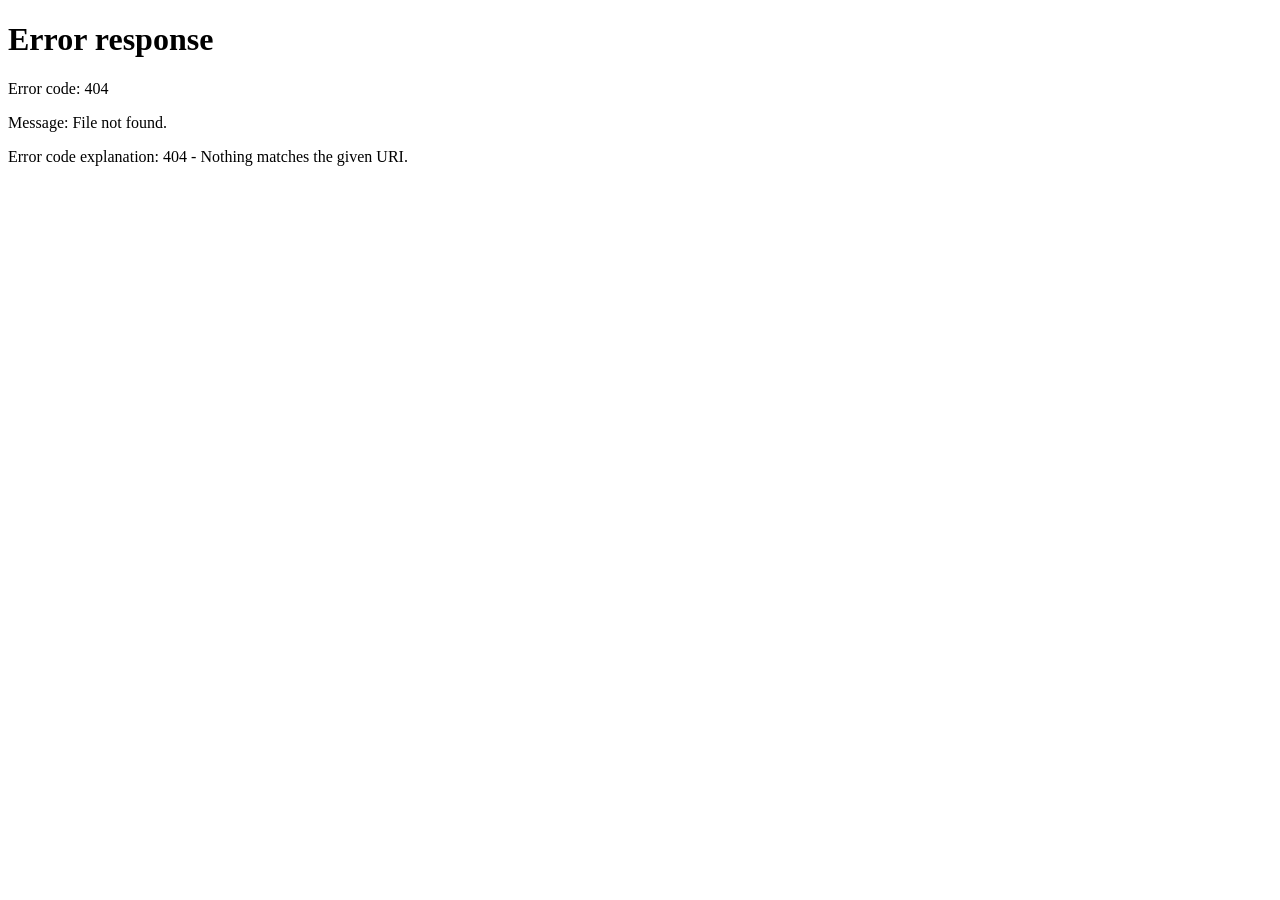
==== commit 714f6b26: "Update doctor_portal.html" ====
--- a/swetha_enterprise/public/doctor_portal.html
+++ b/swetha_enterprise/public/doctor_portal.html
@@ -3,1413 +3,1572 @@
 <head>
 <meta charset="UTF-8">
 <meta name="viewport" content="width=device-width, initial-scale=1.0">
-<title>Doctor Portal | Sneha Health</title>
-<link href="https://fonts.googleapis.com/css2?family=Sora:wght@300;400;500;600;700;800&family=JetBrains+Mono:wght@400;500&display=swap" rel="stylesheet">
+<title>Doctor Portal — Rena Rehabilitation Centre</title>
+<link rel="preconnect" href="https://fonts.googleapis.com">
+<link href="https://fonts.googleapis.com/css2?family=Sora:wght@300;400;500;600;700&family=DM+Sans:wght@300;400;500;600&family=DM+Mono:wght@400;500&display=swap" rel="stylesheet">
 <style>
 :root {
-  --navy: #05152e;
-  --navy-2: #0a2144;
-  --navy-3: #0f2d5c;
-  --blue: #1565c0;
-  --blue-bright: #1e88e5;
-  --blue-light: #42a5f5;
-  --cyan: #00b4d8;
-  --cyan-light: #48cae4;
-  --teal: #00897b;
-  --surface: #0d1f3c;
-  --surface-2: #112547;
-  --card: #132a52;
-  --card-2: #163060;
-  --border: rgba(30,136,229,0.18);
-  --border-bright: rgba(66,165,245,0.35);
-  --text: #e8f0fe;
-  --text-2: #90a8d0;
-  --text-3: #5a7aaa;
-  --green: #00c853;
-  --amber: #ffab00;
-  --red: #ff1744;
-  --purple: #7c4dff;
-  --sidebar-w: 268px;
-  --radius: 14px;
-  --radius-sm: 8px;
-}
-
-* { margin:0; padding:0; box-sizing:border-box; }
-
+  --navy-900: #050d1a;
+  --navy-800: #0a1628;
+  --navy-700: #0d1f3c;
+  --navy-600: #112850;
+  --blue-500: #1a56db;
+  --blue-400: #3b82f6;
+  --blue-300: #60a5fa;
+  --blue-200: #93c5fd;
+  --blue-100: #dbeafe;
+  --steel: #1e3a5f;
+  --steel-light: #2d5282;
+  --accent: #0ea5e9;
+  --accent-glow: rgba(14,165,233,0.3);
+  --success: #10b981;
+  --warning: #f59e0b;
+  --danger: #ef4444;
+  --text-primary: #f0f6ff;
+  --text-secondary: #94b8d8;
+  --text-muted: #5a7fa8;
+  --card-bg: rgba(13,31,60,0.7);
+  --card-border: rgba(59,130,246,0.15);
+  --sidebar-w: 260px;
+}
+* { margin: 0; padding: 0; box-sizing: border-box; }
 body {
-  font-family: 'Sora', sans-serif;
-  background: var(--navy);
-  color: var(--text);
+  font-family: 'DM Sans', sans-serif;
+  background: var(--navy-900);
+  color: var(--text-primary);
   min-height: 100vh;
   overflow-x: hidden;
 }
-
-/* ── Scrollbar ── */
-::-webkit-scrollbar { width: 4px; }
-::-webkit-scrollbar-track { background: transparent; }
-::-webkit-scrollbar-thumb { background: var(--border-bright); border-radius: 4px; }
-
-/* ── OVERLAY ── */
-.overlay {
-  position: fixed; inset: 0; z-index: 9999;
-  background: linear-gradient(135deg, #020c1e 0%, #051535 50%, #071a3e 100%);
-  display: flex; align-items: center; justify-content: center;
-}
-
-.overlay-card {
-  background: var(--card);
-  border: 1px solid var(--border-bright);
-  border-radius: 24px;
-  padding: 2.5rem 2rem;
-  width: 100%; max-width: 420px;
-  box-shadow: 0 32px 80px rgba(0,0,0,0.6), 0 0 0 1px rgba(66,165,245,0.08);
-  text-align: center;
-}
-
-.overlay-logo {
-  width: 64px; height: 64px;
-  background: linear-gradient(135deg, var(--blue), var(--cyan));
-  border-radius: 18px;
-  display: flex; align-items: center; justify-content: center;
-  margin: 0 auto 1.5rem;
-  box-shadow: 0 8px 32px rgba(21,101,192,0.5);
-}
-
-.overlay-logo svg { width: 28px; height: 28px; }
-
-.overlay-card h2 { font-size: 1.4rem; font-weight: 700; margin-bottom: 0.5rem; }
-.overlay-card p { color: var(--text-2); font-size: 0.875rem; }
-
-.login-form { margin-top: 1.75rem; text-align: left; }
-.login-form label { font-size: 0.75rem; font-weight: 600; color: var(--text-2); text-transform: uppercase; letter-spacing: 0.08em; display: block; margin-bottom: 0.4rem; }
-.login-form input {
-  width: 100%; padding: 0.75rem 1rem;
-  background: var(--navy-3); border: 1px solid var(--border);
-  border-radius: var(--radius-sm); color: var(--text);
-  font-family: inherit; font-size: 0.9rem;
-  margin-bottom: 1rem; transition: border-color 0.2s;
-}
-.login-form input:focus { outline: none; border-color: var(--blue-bright); }
-
-.btn-primary {
-  width: 100%; padding: 0.85rem;
-  background: linear-gradient(135deg, var(--blue) 0%, var(--blue-bright) 100%);
-  color: #fff; border: none; border-radius: var(--radius-sm);
-  font-family: inherit; font-size: 0.9rem; font-weight: 600;
-  cursor: pointer; transition: all 0.2s;
-  box-shadow: 0 4px 16px rgba(21,101,192,0.4);
-}
-.btn-primary:hover { transform: translateY(-1px); box-shadow: 0 8px 24px rgba(21,101,192,0.5); }
-
-.diag { margin-top: 1.5rem; background: rgba(0,0,0,0.3); border-radius: 8px; padding: 0.5rem 0.75rem; max-height: 80px; overflow-y: auto; font-family: 'JetBrains Mono', monospace; font-size: 0.7rem; color: var(--text-3); text-align: left; }
-
-.picker-list { max-height: 180px; overflow-y: auto; border: 1px solid var(--border); border-radius: var(--radius-sm); margin-top: 1rem; }
-.picker-item { padding: 0.75rem 1rem; cursor: pointer; border-bottom: 1px solid var(--border); font-size: 0.85rem; transition: background 0.15s; }
-.picker-item:hover { background: var(--navy-3); color: var(--blue-light); }
-.picker-item:last-child { border-bottom: none; }
-.picker-item .pid { font-size: 0.72rem; color: var(--text-3); font-family: monospace; }
-
-.hidden { display: none !important; }
-
-/* ── APP SHELL ── */
-.app-shell { display: flex; min-height: 100vh; }
-
-/* ── SIDEBAR ── */
+body::before {
+  content: '';
+  position: fixed;
+  inset: 0;
+  background:
+    radial-gradient(ellipse 80% 50% at 20% 10%, rgba(26,86,219,0.12) 0%, transparent 60%),
+    radial-gradient(ellipse 60% 40% at 80% 80%, rgba(14,165,233,0.08) 0%, transparent 50%);
+  pointer-events: none;
+  z-index: 0;
+}
+
+/* SIDEBAR */
 .sidebar {
+  position: fixed;
+  top: 0; left: 0;
   width: var(--sidebar-w);
-  background: linear-gradient(180deg, var(--navy-2) 0%, var(--navy) 100%);
-  border-right: 1px solid var(--border);
-  display: flex; flex-direction: column;
-  position: fixed; height: 100vh; z-index: 100;
+  height: 100vh;
+  background: linear-gradient(180deg, var(--navy-800) 0%, var(--navy-900) 100%);
+  border-right: 1px solid var(--card-border);
+  display: flex;
+  flex-direction: column;
+  z-index: 100;
   overflow-y: auto;
 }
-
-.sidebar-header {
-  padding: 1.5rem 1.25rem;
-  border-bottom: 1px solid var(--border);
-  display: flex; align-items: center; gap: 0.75rem;
-}
-
-.logo-icon {
-  width: 40px; height: 40px;
-  background: linear-gradient(135deg, var(--blue), var(--cyan));
+.sidebar-brand {
+  padding: 24px 20px 20px;
+  border-bottom: 1px solid var(--card-border);
+}
+.brand-logo {
+  width: 42px; height: 42px;
+  background: linear-gradient(135deg, var(--blue-500), var(--accent));
   border-radius: 12px;
   display: flex; align-items: center; justify-content: center;
-  flex-shrink: 0;
-  box-shadow: 0 4px 12px rgba(21,101,192,0.4);
-}
-
-.logo-icon svg { width: 20px; height: 20px; }
-
-.logo-text { font-size: 1rem; font-weight: 700; color: var(--text); }
-.logo-sub { font-size: 0.7rem; color: var(--text-3); }
-
-.sidebar-nav { flex: 1; padding: 1rem 0.75rem; }
-
-.nav-group-label {
-  font-size: 0.65rem; font-weight: 700; text-transform: uppercase;
-  letter-spacing: 0.12em; color: var(--text-3);
-  padding: 1rem 0.75rem 0.4rem; margin-top: 0.25rem;
-}
-
+  font-size: 20px;
+  margin-bottom: 10px;
+  box-shadow: 0 4px 16px var(--accent-glow);
+}
+.brand-name {
+  font-family: 'Sora', sans-serif;
+  font-size: 13px;
+  font-weight: 600;
+  color: var(--text-primary);
+  line-height: 1.3;
+}
+.brand-sub {
+  font-size: 11px;
+  color: var(--text-muted);
+  margin-top: 2px;
+}
+.doctor-info {
+  padding: 16px 20px;
+  background: rgba(26,86,219,0.08);
+  margin: 12px;
+  border-radius: 10px;
+  border: 1px solid var(--card-border);
+}
+.doctor-avatar {
+  width: 38px; height: 38px;
+  background: linear-gradient(135deg, var(--steel), var(--blue-500));
+  border-radius: 50%;
+  display: flex; align-items: center; justify-content: center;
+  font-size: 16px;
+  margin-bottom: 8px;
+}
+.doctor-name {
+  font-family: 'Sora', sans-serif;
+  font-size: 13px;
+  font-weight: 600;
+  color: var(--text-primary);
+}
+.doctor-role {
+  font-size: 11px;
+  color: var(--accent);
+  display: flex; align-items: center; gap: 4px;
+  margin-top: 2px;
+}
+.nav-section {
+  padding: 8px 12px 4px;
+  font-size: 10px;
+  font-weight: 600;
+  letter-spacing: 0.1em;
+  text-transform: uppercase;
+  color: var(--text-muted);
+}
 .nav-item {
-  display: flex; align-items: center; gap: 0.75rem;
-  padding: 0.65rem 0.875rem;
+  display: flex;
+  align-items: center;
+  gap: 10px;
+  padding: 9px 16px 9px 20px;
+  margin: 1px 8px;
+  border-radius: 8px;
+  cursor: pointer;
+  font-size: 13.5px;
+  color: var(--text-secondary);
+  transition: all 0.18s ease;
+  text-decoration: none;
+}
+.nav-item:hover { background: rgba(59,130,246,0.1); color: var(--text-primary); }
+.nav-item.active { background: rgba(26,86,219,0.2); color: var(--blue-300); border-left: 2px solid var(--blue-400); }
+.nav-item .icon { font-size: 16px; width: 20px; text-align: center; }
+.nav-badge {
+  margin-left: auto;
+  background: var(--blue-500);
+  color: white;
+  font-size: 10px;
+  font-weight: 600;
+  padding: 1px 6px;
   border-radius: 10px;
-  cursor: pointer; transition: all 0.18s;
-  color: var(--text-2); font-weight: 500; font-size: 0.875rem;
-  margin-bottom: 2px; position: relative;
-}
-
-.nav-item:hover { background: rgba(30,136,229,0.12); color: var(--blue-light); }
-
-.nav-item.active {
-  background: linear-gradient(135deg, rgba(21,101,192,0.35), rgba(0,180,216,0.15));
-  color: #fff;
-  box-shadow: inset 0 0 0 1px rgba(66,165,245,0.2);
-}
-
-.nav-item.active::before {
-  content: '';
-  position: absolute; left: 0; top: 20%; height: 60%; width: 3px;
-  background: linear-gradient(var(--blue-bright), var(--cyan));
-  border-radius: 0 2px 2px 0;
-}
-
-.nav-icon { font-size: 1rem; width: 1.25rem; text-align: center; flex-shrink: 0; }
-
-.nav-locked { opacity: 0.4; cursor: not-allowed; }
-.nav-locked:hover { background: transparent; color: var(--text-2); }
-
+  font-family: 'DM Mono', monospace;
+}
 .sidebar-footer {
-  padding: 1rem 0.875rem;
-  border-top: 1px solid var(--border);
-}
-
-.user-card {
-  display: flex; align-items: center; gap: 0.75rem;
-  background: var(--surface-2); border-radius: 12px;
-  padding: 0.75rem; margin-bottom: 0.75rem;
-  border: 1px solid var(--border);
-}
-
-.avatar {
-  width: 38px; height: 38px;
-  background: linear-gradient(135deg, var(--blue), var(--cyan));
-  border-radius: 10px;
-  display: flex; align-items: center; justify-content: center;
-  font-weight: 700; font-size: 1rem; flex-shrink: 0;
-}
-
-.user-name { font-weight: 600; font-size: 0.85rem; }
-.user-role { font-size: 0.7rem; color: var(--text-3); }
-
-.btn-logout {
-  width: 100%; padding: 0.55rem;
-  background: transparent; border: 1px solid rgba(255,23,68,0.25);
-  border-radius: 8px; color: var(--red); font-family: inherit;
-  font-size: 0.8rem; font-weight: 500; cursor: pointer;
-  transition: all 0.2s; display: flex; align-items: center; justify-content: center; gap: 0.4rem;
-}
-.btn-logout:hover { background: rgba(255,23,68,0.1); border-color: var(--red); }
-
-/* ── MAIN ── */
-.main-content { margin-left: var(--sidebar-w); flex: 1; }
-
-.top-header {
-  height: 64px;
-  background: rgba(10,33,68,0.95);
-  backdrop-filter: blur(12px);
-  border-bottom: 1px solid var(--border);
-  padding: 0 2rem;
-  display: flex; align-items: center; justify-content: space-between;
-  position: sticky; top: 0; z-index: 90;
-}
-
-.page-title { font-size: 1.35rem; font-weight: 700; color: var(--text); }
-
-.header-right { display: flex; align-items: center; gap: 1rem; }
-
-.date-chip {
-  padding: 0.35rem 0.875rem;
-  background: var(--surface); border: 1px solid var(--border);
-  border-radius: 20px; font-size: 0.78rem; color: var(--text-2);
-  font-family: 'JetBrains Mono', monospace;
-}
-
-.prac-banner {
-  margin: 1.5rem 2rem 0;
-  padding: 0.875rem 1.25rem;
-  background: rgba(255,171,0,0.1);
-  border: 1px solid rgba(255,171,0,0.3);
-  border-radius: var(--radius-sm);
-  display: flex; align-items: center; justify-content: space-between;
-  gap: 1rem;
-}
-.prac-banner p { font-size: 0.85rem; color: var(--amber); }
-.prac-banner button {
-  padding: 0.35rem 0.875rem;
-  background: var(--amber); color: #000;
-  border: none; border-radius: 6px; cursor: pointer; font-weight: 600; font-size: 0.78rem; white-space: nowrap;
-}
-
-.content-body { padding: 1.75rem 2rem; }
-
-/* ── SECTIONS ── */
-.section { display: none; animation: fadeUp 0.28s ease-out; }
+  margin-top: auto;
+  padding: 12px 8px;
+  border-top: 1px solid var(--card-border);
+}
+
+/* MAIN CONTENT */
+.main {
+  margin-left: var(--sidebar-w);
+  min-height: 100vh;
+  position: relative;
+  z-index: 1;
+}
+.topbar {
+  position: sticky;
+  top: 0;
+  background: rgba(5,13,26,0.92);
+  backdrop-filter: blur(20px);
+  border-bottom: 1px solid var(--card-border);
+  padding: 0 28px;
+  height: 60px;
+  display: flex;
+  align-items: center;
+  justify-content: space-between;
+  z-index: 90;
+}
+.page-title {
+  font-family: 'Sora', sans-serif;
+  font-size: 17px;
+  font-weight: 600;
+  color: var(--text-primary);
+}
+.topbar-actions {
+  display: flex;
+  align-items: center;
+  gap: 12px;
+}
+.btn {
+  display: inline-flex;
+  align-items: center;
+  gap: 6px;
+  padding: 7px 14px;
+  border-radius: 8px;
+  font-size: 13px;
+  font-weight: 500;
+  cursor: pointer;
+  border: none;
+  transition: all 0.18s ease;
+  font-family: 'DM Sans', sans-serif;
+}
+.btn-primary {
+  background: var(--blue-500);
+  color: white;
+}
+.btn-primary:hover { background: var(--blue-400); transform: translateY(-1px); }
+.btn-ghost {
+  background: transparent;
+  color: var(--text-secondary);
+  border: 1px solid var(--card-border);
+}
+.btn-ghost:hover { background: rgba(59,130,246,0.1); color: var(--text-primary); }
+
+.content {
+  padding: 24px 28px;
+}
+
+/* SECTION MANAGEMENT */
+.section { display: none; }
 .section.active { display: block; }
 
-@keyframes fadeUp {
-  from { opacity: 0; transform: translateY(12px); }
-  to { opacity: 1; transform: translateY(0); }
-}
-
-/* ── STATS GRID ── */
+/* STAT CARDS */
 .stats-grid {
   display: grid;
-  grid-template-columns: repeat(auto-fit, minmax(200px, 1fr));
-  gap: 1.25rem; margin-bottom: 1.75rem;
-}
-
+  grid-template-columns: repeat(4, 1fr);
+  gap: 16px;
+  margin-bottom: 24px;
+}
 .stat-card {
-  background: var(--card);
-  border: 1px solid var(--border);
-  border-radius: var(--radius);
-  padding: 1.25rem;
-  display: flex; align-items: center; gap: 1rem;
-  transition: all 0.2s; cursor: default;
-  position: relative; overflow: hidden;
-}
-
+  background: var(--card-bg);
+  border: 1px solid var(--card-border);
+  border-radius: 14px;
+  padding: 20px;
+  position: relative;
+  overflow: hidden;
+  backdrop-filter: blur(10px);
+  transition: transform 0.2s ease, box-shadow 0.2s ease;
+}
+.stat-card:hover { transform: translateY(-2px); box-shadow: 0 8px 30px rgba(26,86,219,0.15); }
 .stat-card::before {
   content: '';
-  position: absolute; top: 0; left: 0; right: 0; height: 2px;
-  background: var(--accent-color, var(--blue));
-  border-radius: var(--radius) var(--radius) 0 0;
-}
-
-.stat-card:hover { transform: translateY(-2px); border-color: var(--border-bright); }
-
-.stat-card.blue { --accent-color: var(--blue-bright); }
-.stat-card.cyan { --accent-color: var(--cyan); }
-.stat-card.green { --accent-color: var(--green); }
-.stat-card.amber { --accent-color: var(--amber); }
-.stat-card.purple { --accent-color: var(--purple); }
-
+  position: absolute;
+  top: 0; left: 0; right: 0;
+  height: 2px;
+  background: linear-gradient(90deg, var(--blue-500), var(--accent));
+  opacity: 0.6;
+}
 .stat-icon {
-  width: 46px; height: 46px;
+  font-size: 24px;
+  margin-bottom: 12px;
+}
+.stat-value {
+  font-family: 'Sora', sans-serif;
+  font-size: 28px;
+  font-weight: 700;
+  color: var(--text-primary);
+  line-height: 1;
+}
+.stat-label {
+  font-size: 12px;
+  color: var(--text-muted);
+  margin-top: 4px;
+  letter-spacing: 0.02em;
+}
+.stat-change {
+  font-size: 11px;
+  color: var(--success);
+  margin-top: 6px;
+}
+
+/* TABLES & CARDS */
+.card {
+  background: var(--card-bg);
+  border: 1px solid var(--card-border);
+  border-radius: 14px;
+  backdrop-filter: blur(10px);
+  overflow: hidden;
+}
+.card-header {
+  padding: 16px 20px;
+  border-bottom: 1px solid var(--card-border);
+  display: flex;
+  align-items: center;
+  justify-content: space-between;
+}
+.card-title {
+  font-family: 'Sora', sans-serif;
+  font-size: 14px;
+  font-weight: 600;
+  color: var(--text-primary);
+}
+.card-body { padding: 0; }
+.data-table { width: 100%; border-collapse: collapse; }
+.data-table th {
+  padding: 10px 16px;
+  text-align: left;
+  font-size: 11px;
+  font-weight: 600;
+  letter-spacing: 0.06em;
+  text-transform: uppercase;
+  color: var(--text-muted);
+  background: rgba(26,86,219,0.06);
+  border-bottom: 1px solid var(--card-border);
+}
+.data-table td {
+  padding: 12px 16px;
+  font-size: 13px;
+  color: var(--text-secondary);
+  border-bottom: 1px solid rgba(59,130,246,0.06);
+  transition: background 0.15s;
+}
+.data-table tr:hover td { background: rgba(59,130,246,0.05); }
+.data-table tr:last-child td { border-bottom: none; }
+.data-table .patient-name { color: var(--text-primary); font-weight: 500; }
+.visit-badge {
+  display: inline-flex;
+  align-items: center;
+  gap: 4px;
+  padding: 3px 8px;
+  background: rgba(14,165,233,0.15);
+  border: 1px solid rgba(14,165,233,0.3);
+  border-radius: 6px;
+  font-size: 11px;
+  font-weight: 600;
+  color: var(--accent);
+  font-family: 'DM Mono', monospace;
+}
+.status-pill {
+  display: inline-block;
+  padding: 3px 9px;
+  border-radius: 20px;
+  font-size: 11px;
+  font-weight: 500;
+}
+.status-active { background: rgba(16,185,129,0.15); color: var(--success); }
+.status-pending { background: rgba(245,158,11,0.15); color: var(--warning); }
+.status-completed { background: rgba(59,130,246,0.15); color: var(--blue-300); }
+.status-cancelled { background: rgba(239,68,68,0.15); color: var(--danger); }
+
+.clickable-row { cursor: pointer; }
+.action-btn {
+  background: none;
+  border: none;
+  color: var(--text-muted);
+  cursor: pointer;
+  padding: 4px 8px;
+  border-radius: 6px;
+  font-size: 13px;
+  transition: all 0.15s;
+}
+.action-btn:hover { background: rgba(59,130,246,0.15); color: var(--blue-300); }
+
+/* GRID LAYOUT */
+.grid-2 { display: grid; grid-template-columns: 1fr 1fr; gap: 16px; }
+.grid-3 { display: grid; grid-template-columns: 1fr 1fr 1fr; gap: 16px; }
+.mb-4 { margin-bottom: 16px; }
+.mb-6 { margin-bottom: 24px; }
+
+/* MODAL */
+.modal-overlay {
+  display: none;
+  position: fixed;
+  inset: 0;
+  background: rgba(5,13,26,0.85);
+  backdrop-filter: blur(4px);
+  z-index: 200;
+  align-items: center;
+  justify-content: center;
+}
+.modal-overlay.open { display: flex; }
+.modal {
+  background: var(--navy-700);
+  border: 1px solid var(--card-border);
+  border-radius: 18px;
+  width: 700px;
+  max-width: 95vw;
+  max-height: 88vh;
+  overflow-y: auto;
+  position: relative;
+}
+.modal-header {
+  padding: 20px 24px;
+  border-bottom: 1px solid var(--card-border);
+  display: flex;
+  align-items: flex-start;
+  justify-content: space-between;
+}
+.modal-title {
+  font-family: 'Sora', sans-serif;
+  font-size: 16px;
+  font-weight: 600;
+}
+.modal-close {
+  background: none; border: none;
+  color: var(--text-muted);
+  font-size: 20px;
+  cursor: pointer;
+  padding: 2px 6px;
+  border-radius: 6px;
+}
+.modal-close:hover { background: rgba(239,68,68,0.15); color: var(--danger); }
+.modal-body { padding: 24px; }
+
+/* TABS */
+.tabs {
+  display: flex;
+  gap: 4px;
+  border-bottom: 1px solid var(--card-border);
+  margin-bottom: 20px;
+}
+.tab-btn {
+  padding: 8px 16px;
+  background: none;
+  border: none;
+  color: var(--text-muted);
+  font-size: 13px;
+  font-weight: 500;
+  cursor: pointer;
+  border-bottom: 2px solid transparent;
+  margin-bottom: -1px;
+  transition: all 0.15s;
+  font-family: 'DM Sans', sans-serif;
+}
+.tab-btn:hover { color: var(--text-primary); }
+.tab-btn.active { color: var(--blue-300); border-bottom-color: var(--blue-400); }
+.tab-panel { display: none; }
+.tab-panel.active { display: block; }
+
+/* DEMOGRAPHICS GRID */
+.demo-grid { display: grid; grid-template-columns: 1fr 1fr; gap: 12px; }
+.demo-field {
+  background: rgba(26,86,219,0.06);
+  border: 1px solid var(--card-border);
+  border-radius: 8px;
+  padding: 10px 14px;
+}
+.demo-label { font-size: 10px; text-transform: uppercase; letter-spacing: 0.08em; color: var(--text-muted); margin-bottom: 3px; }
+.demo-value { font-size: 13px; color: var(--text-primary); font-weight: 500; }
+
+/* MEDICAL HISTORY TIMELINE */
+.timeline { position: relative; }
+.timeline::before {
+  content: '';
+  position: absolute;
+  left: 18px; top: 0; bottom: 0;
+  width: 2px;
+  background: linear-gradient(180deg, var(--blue-500), transparent);
+}
+.timeline-item {
+  display: flex;
+  gap: 14px;
+  margin-bottom: 18px;
+  position: relative;
+}
+.timeline-dot {
+  flex-shrink: 0;
+  width: 38px; height: 38px;
+  background: rgba(26,86,219,0.2);
+  border: 2px solid var(--blue-400);
+  border-radius: 50%;
+  display: flex;
+  align-items: center;
+  justify-content: center;
+  font-size: 16px;
+  z-index: 1;
+}
+.timeline-content {
+  flex: 1;
+  background: rgba(26,86,219,0.06);
+  border: 1px solid var(--card-border);
+  border-radius: 10px;
+  padding: 12px 14px;
+}
+.timeline-date { font-size: 11px; color: var(--accent); font-family: 'DM Mono', monospace; margin-bottom: 4px; }
+.timeline-title { font-size: 13px; font-weight: 600; color: var(--text-primary); }
+.timeline-detail { font-size: 12px; color: var(--text-secondary); margin-top: 4px; }
+.timeline-tags { display: flex; flex-wrap: wrap; gap: 4px; margin-top: 6px; }
+.tag {
+  font-size: 10px;
+  padding: 2px 7px;
+  border-radius: 4px;
+  background: rgba(59,130,246,0.12);
+  border: 1px solid rgba(59,130,246,0.2);
+  color: var(--blue-200);
+}
+
+/* LOADING */
+.loading {
+  display: flex;
+  align-items: center;
+  justify-content: center;
+  padding: 48px;
+  color: var(--text-muted);
+  font-size: 13px;
+  gap: 8px;
+}
+.spinner {
+  width: 16px; height: 16px;
+  border: 2px solid var(--card-border);
+  border-top-color: var(--blue-400);
+  border-radius: 50%;
+  animation: spin 0.8s linear infinite;
+}
+@keyframes spin { to { transform: rotate(360deg); } }
+
+/* FORM */
+.form-grid { display: grid; grid-template-columns: 1fr 1fr; gap: 14px; }
+.form-group { display: flex; flex-direction: column; gap: 5px; }
+.form-group.full { grid-column: 1 / -1; }
+.form-label { font-size: 11px; font-weight: 600; letter-spacing: 0.05em; text-transform: uppercase; color: var(--text-muted); }
+.form-input, .form-select, .form-textarea {
+  background: rgba(26,86,219,0.06);
+  border: 1px solid var(--card-border);
+  border-radius: 8px;
+  padding: 9px 12px;
+  color: var(--text-primary);
+  font-size: 13px;
+  font-family: 'DM Sans', sans-serif;
+  transition: border-color 0.15s;
+  outline: none;
+  width: 100%;
+}
+.form-input:focus, .form-select:focus, .form-textarea:focus {
+  border-color: var(--blue-400);
+  background: rgba(26,86,219,0.1);
+}
+.form-select option { background: var(--navy-700); }
+.form-textarea { resize: vertical; min-height: 80px; }
+
+/* EMPTY STATE */
+.empty-state {
+  text-align: center;
+  padding: 48px 20px;
+  color: var(--text-muted);
+}
+.empty-state .icon { font-size: 40px; margin-bottom: 12px; opacity: 0.5; }
+.empty-state p { font-size: 13px; }
+
+/* ALERTS */
+.alert {
+  padding: 10px 14px;
+  border-radius: 8px;
+  font-size: 12px;
+  margin-bottom: 14px;
+  display: flex;
+  align-items: center;
+  gap: 8px;
+}
+.alert-info { background: rgba(14,165,233,0.12); border: 1px solid rgba(14,165,233,0.25); color: var(--accent); }
+.alert-success { background: rgba(16,185,129,0.12); border: 1px solid rgba(16,185,129,0.25); color: var(--success); }
+.alert-error { background: rgba(239,68,68,0.12); border: 1px solid rgba(239,68,68,0.25); color: var(--danger); }
+
+/* PRACTITIONER LINK */
+.prac-link-box {
+  background: rgba(245,158,11,0.08);
+  border: 1px solid rgba(245,158,11,0.25);
+  border-radius: 10px;
+  padding: 14px;
+  margin-bottom: 16px;
+  display: flex;
+  align-items: center;
+  gap: 12px;
+}
+.prac-link-box .icon { font-size: 20px; }
+
+/* SCROLLBAR */
+::-webkit-scrollbar { width: 6px; }
+::-webkit-scrollbar-track { background: transparent; }
+::-webkit-scrollbar-thumb { background: var(--steel); border-radius: 3px; }
+::-webkit-scrollbar-thumb:hover { background: var(--steel-light); }
+
+/* RESPONSIVE */
+@media(max-width: 900px) {
+  :root { --sidebar-w: 0px; }
+  .sidebar { transform: translateX(-260px); transition: transform 0.3s; }
+  .main { margin-left: 0; }
+  .stats-grid { grid-template-columns: repeat(2,1fr); }
+}
+
+/* ANIMATIONS */
+@keyframes fadeIn { from { opacity: 0; transform: translateY(12px); } to { opacity: 1; transform: translateY(0); } }
+.section.active { animation: fadeIn 0.3s ease; }
+
+/* HR SECTION */
+.hr-cards { display: grid; grid-template-columns: repeat(3,1fr); gap: 14px; margin-bottom: 20px; }
+.hr-card {
+  background: var(--card-bg);
+  border: 1px solid var(--card-border);
   border-radius: 12px;
-  display: flex; align-items: center; justify-content: center;
-  font-size: 1.3rem;
-  background: rgba(30,136,229,0.12);
-  flex-shrink: 0;
-}
-
-.stat-label { font-size: 0.75rem; color: var(--text-2); font-weight: 500; margin-bottom: 0.25rem; }
-.stat-value { font-size: 1.75rem; font-weight: 800; color: var(--text); font-family: 'JetBrains Mono', monospace; }
-
-/* ── CARDS ── */
-.card {
-  background: var(--card);
-  border: 1px solid var(--border);
-  border-radius: var(--radius);
-  overflow: hidden; margin-bottom: 1.5rem;
-}
-
-.card-header {
-  padding: 1rem 1.5rem;
-  border-bottom: 1px solid var(--border);
-  display: flex; align-items: center; justify-content: space-between;
-}
-
-.card-title { font-size: 1rem; font-weight: 700; }
-
-.card-body { padding: 1.25rem; }
-
-.dashboard-grid {
-  display: grid; grid-template-columns: 2fr 1fr; gap: 1.5rem;
-}
-
-/* ── DATA ROWS ── */
-.data-row {
-  padding: 0.875rem 1rem;
-  background: var(--surface-2); border-radius: 10px;
-  border: 1px solid var(--border);
-  display: flex; align-items: center; justify-content: space-between;
-  margin-bottom: 0.6rem; cursor: pointer; transition: all 0.18s;
-  position: relative; overflow: hidden;
-}
-
-.data-row::before {
-  content: '';
-  position: absolute; left: 0; top: 0; bottom: 0; width: 3px;
-  background: var(--blue); border-radius: 2px 0 0 2px;
-  opacity: 0; transition: opacity 0.18s;
-}
-
-.data-row:hover { border-color: var(--border-bright); background: var(--card-2); transform: translateX(3px); }
-.data-row:hover::before { opacity: 1; }
-
-.row-info b { display: block; font-size: 0.9rem; margin-bottom: 0.2rem; }
-.row-info span { font-size: 0.78rem; color: var(--text-2); }
-.row-arrow { font-size: 0.75rem; color: var(--text-3); transition: color 0.18s; }
-.data-row:hover .row-arrow { color: var(--blue-light); }
-
-/* ── BADGES ── */
-.badge {
-  padding: 3px 10px; border-radius: 20px;
-  font-size: 0.7rem; font-weight: 700; white-space: nowrap;
-  display: flex; align-items: center; gap: 3px;
-}
-.badge-success { background: rgba(0,200,83,0.12); color: var(--green); border: 1px solid rgba(0,200,83,0.2); }
-.badge-warn { background: rgba(255,171,0,0.12); color: var(--amber); border: 1px solid rgba(255,171,0,0.2); }
-.badge-error { background: rgba(255,23,68,0.12); color: var(--red); border: 1px solid rgba(255,23,68,0.2); }
-.badge-info { background: rgba(30,136,229,0.12); color: var(--blue-light); border: 1px solid rgba(30,136,229,0.2); }
-.badge-cyan { background: rgba(0,180,216,0.12); color: var(--cyan-light); border: 1px solid rgba(0,180,216,0.2); }
-
-/* ── QUICK ACTIONS ── */
-.actions-grid { display: grid; grid-template-columns: 1fr 1fr; gap: 0.75rem; }
-
-.action-btn {
-  display: flex; flex-direction: column; align-items: center; gap: 0.5rem;
-  padding: 1rem 0.75rem;
-  background: var(--surface-2); border: 1px solid var(--border);
-  border-radius: var(--radius-sm); cursor: pointer;
-  transition: all 0.2s; color: var(--text-2); font-family: inherit; font-size: 0.78rem; font-weight: 500;
-}
-.action-btn:hover { background: rgba(30,136,229,0.15); border-color: var(--blue); color: var(--blue-light); transform: translateY(-2px); }
-.action-btn .icon { font-size: 1.4rem; }
-
-/* ── PROFILE ── */
-.profile-header {
-  background: linear-gradient(135deg, var(--blue) 0%, var(--navy-3) 50%, var(--teal) 100%);
-  padding: 2rem 2.5rem;
-  border-radius: var(--radius);
-  display: flex; gap: 1.5rem; align-items: center;
-  margin-bottom: 1.5rem;
-  position: relative; overflow: hidden;
-}
-
-.profile-header::before {
-  content: '';
-  position: absolute; top: -50%; right: -10%;
-  width: 300px; height: 300px;
-  background: rgba(255,255,255,0.04);
-  border-radius: 50%;
-}
-
-.avatar-lg {
-  width: 88px; height: 88px;
-  border-radius: 18px;
-  background: rgba(255,255,255,0.15);
-  border: 2px solid rgba(255,255,255,0.25);
-  font-size: 2.2rem;
-  display: flex; align-items: center; justify-content: center;
-  font-weight: 700; flex-shrink: 0;
-  backdrop-filter: blur(8px);
-}
-
-.profile-info h2 { font-size: 1.6rem; font-weight: 800; margin-bottom: 0.25rem; }
-.profile-info p { opacity: 0.85; font-size: 0.9rem; }
-
-.profile-grid {
-  display: grid; grid-template-columns: 1fr 1fr; gap: 1.25rem;
-}
-
-.info-cell label {
-  display: block; font-size: 0.68rem; font-weight: 700;
-  text-transform: uppercase; color: var(--text-3); letter-spacing: 0.08em;
-  margin-bottom: 0.35rem;
-}
-.info-cell span { font-size: 0.95rem; font-weight: 500; color: var(--text); }
-
-/* ── PATIENT REPORT MODAL ── */
-.modal-overlay {
-  position: fixed; inset: 0; z-index: 9000;
-  background: rgba(2,12,30,0.85); backdrop-filter: blur(8px);
-  display: none; align-items: center; justify-content: center; padding: 1rem;
-}
-.modal-overlay.open { display: flex; animation: fadeUp 0.2s; }
-
-.modal-box {
-  background: var(--card);
-  border: 1px solid var(--border-bright);
-  border-radius: 20px;
-  width: 100%; max-width: 800px; max-height: 90vh;
-  display: flex; flex-direction: column;
-  box-shadow: 0 40px 100px rgba(0,0,0,0.6);
-}
-
-.modal-head {
-  padding: 1.25rem 1.75rem;
-  border-bottom: 1px solid var(--border);
-  display: flex; align-items: center; justify-content: space-between;
-}
-.modal-head h3 { font-size: 1.1rem; font-weight: 700; }
-.modal-close {
-  width: 32px; height: 32px; border-radius: 8px;
-  background: var(--surface); border: none; color: var(--text-2);
-  font-size: 1.2rem; cursor: pointer; display: flex; align-items: center; justify-content: center;
-}
-.modal-body { padding: 1.5rem 1.75rem; overflow-y: auto; flex: 1; }
-
-.patient-visits-timeline { display: flex; flex-direction: column; gap: 1rem; }
-.visit-entry {
-  background: var(--surface-2); border: 1px solid var(--border);
-  border-radius: var(--radius-sm); padding: 1rem 1.25rem;
-  position: relative;
-}
-.visit-entry::before {
-  content: '';
-  position: absolute; left: -1px; top: 0; bottom: 0; width: 3px;
-  background: linear-gradient(var(--blue-bright), var(--cyan));
-  border-radius: 2px;
-}
-.visit-num { font-size: 0.68rem; font-weight: 700; color: var(--blue-light); text-transform: uppercase; letter-spacing: 0.08em; margin-bottom: 0.5rem; }
-.visit-date { font-size: 0.82rem; color: var(--text-3); font-family: monospace; }
-
-/* ── PATIENT DEMOGRAPHICS ── */
-.demo-grid { display: grid; grid-template-columns: repeat(3, 1fr); gap: 0.875rem; margin-bottom: 1.25rem; }
-.demo-cell { background: var(--surface-2); border-radius: 8px; padding: 0.75rem; border: 1px solid var(--border); }
-.demo-cell label { font-size: 0.65rem; text-transform: uppercase; color: var(--text-3); letter-spacing: 0.08em; display: block; margin-bottom: 0.25rem; }
-.demo-cell span { font-size: 0.88rem; font-weight: 600; color: var(--text); }
-
-/* ── COUNT BADGE ── */
-.count-badge {
-  background: rgba(0,180,216,0.15); color: var(--cyan-light);
-  border: 1px solid rgba(0,180,216,0.25);
-  padding: 2px 10px; border-radius: 20px;
-  font-size: 0.72rem; font-weight: 700;
-  font-family: 'JetBrains Mono', monospace;
-}
-
-/* ── VISIT COUNT ── */
-.visit-count-badge {
-  display: inline-flex; align-items: center; gap: 0.3rem;
-  background: rgba(124,77,255,0.15); color: #b39ddb;
-  border: 1px solid rgba(124,77,255,0.25);
-  padding: 2px 8px; border-radius: 12px;
-  font-size: 0.68rem; font-family: 'JetBrains Mono', monospace; font-weight: 600;
-}
-
-/* ── BTN SECONDARY ── */
-.btn-sm {
-  padding: 0.4rem 0.875rem;
-  background: rgba(30,136,229,0.15); color: var(--blue-light);
-  border: 1px solid rgba(30,136,229,0.25);
-  border-radius: 6px; font-family: inherit; font-size: 0.78rem; font-weight: 600;
-  cursor: pointer; transition: all 0.2s;
-}
-.btn-sm:hover { background: var(--blue); color: #fff; }
-
-.btn-sm.outline {
-  background: transparent; color: var(--blue-light);
-  border: 1px solid rgba(30,136,229,0.3);
-}
-.btn-sm.outline:hover { background: rgba(30,136,229,0.15); }
-
-.empty-state {
-  padding: 3rem; text-align: center; color: var(--text-3); font-size: 0.9rem;
-}
-.empty-state .emoji { font-size: 2.5rem; display: block; margin-bottom: 0.75rem; }
-
-.section-actions { display: flex; gap: 0.5rem; }
-
-.link-btn {
-  background: none; border: none; color: var(--blue-light);
-  font-family: inherit; font-size: 0.85rem; cursor: pointer;
-  text-decoration: underline; padding: 0;
-}
-
-/* ── SERVICE REQ HIGHLIGHTED ── */
-.sr-highlight {
-  background: rgba(0,180,216,0.08); border-color: rgba(0,180,216,0.2);
-}
-
-@media (max-width: 1100px) {
-  .dashboard-grid { grid-template-columns: 1fr; }
-}
-
-@media (max-width: 900px) {
-  .sidebar { width: 60px; }
-  .sidebar .logo-text, .sidebar .logo-sub, .sidebar .nav-item span, .sidebar .nav-group-label, .sidebar .user-name, .sidebar .user-role, .sidebar .btn-logout span { display: none; }
-  .sidebar .nav-item { justify-content: center; padding: 0.65rem 0; }
-  .main-content { margin-left: 60px; }
-  .profile-grid { grid-template-columns: 1fr; }
-  .demo-grid { grid-template-columns: 1fr 1fr; }
-}
+  padding: 16px;
+  cursor: pointer;
+  transition: all 0.2s;
+}
+.hr-card:hover { transform: translateY(-2px); border-color: var(--blue-400); }
+.hr-card-icon { font-size: 24px; margin-bottom: 8px; }
+.hr-card-title { font-family: 'Sora', sans-serif; font-size: 13px; font-weight: 600; }
+.hr-card-sub { font-size: 12px; color: var(--text-muted); margin-top: 2px; }
 </style>
 </head>
 <body>
 
-<!-- ── ACCESS OVERLAY ── -->
-<div id="access-overlay" class="overlay">
-  <div class="overlay-card">
-    <div class="overlay-logo">
-      <svg viewBox="0 0 24 24" fill="none" stroke="white" stroke-width="2.5"><path d="M22 12h-4l-3 9L9 3l-3 9H2"/></svg>
+<!-- SIDEBAR -->
+<aside class="sidebar">
+  <div class="sidebar-brand">
+    <div class="brand-logo">🏥</div>
+    <div class="brand-name">Rena Rehabilitation</div>
+    <div class="brand-sub">Doctor Portal</div>
+  </div>
+
+  <div class="doctor-info" id="sidebarDoctorInfo">
+    <div class="doctor-avatar">👨‍⚕️</div>
+    <div class="doctor-name" id="sidebarDoctorName">Loading...</div>
+    <div class="doctor-role">
+      <span style="width:6px;height:6px;border-radius:50%;background:var(--success);display:inline-block;"></span>
+      Practitioner
     </div>
-    <h2 id="overlay-title">Sneha Health</h2>
-    <p id="overlay-status">Verifying your session…</p>
-
-    <div id="manual-picker" class="hidden" style="margin-top:1.5rem;text-align:left;">
-      <p style="font-size:0.8rem;color:var(--text-2);margin-bottom:0.5rem;">Select your practitioner profile:</p>
-      <div id="picker-list" class="picker-list"></div>
+  </div>
+
+  <div class="nav-section">Clinical</div>
+  <div class="nav-item active" onclick="showSection('dashboard')">
+    <span class="icon">📊</span> Dashboard
+  </div>
+  <div class="nav-item" onclick="showSection('patients')">
+    <span class="icon">👥</span> My Patients
+    <span class="nav-badge" id="patientCountBadge">0</span>
+  </div>
+  <div class="nav-item" onclick="showSection('encounters')">
+    <span class="icon">📋</span> Encounters
+  </div>
+  <div class="nav-item" onclick="showSection('serviceReq')">
+    <span class="icon">🔬</span> Service Requests
+  </div>
+  <div class="nav-item" onclick="showSection('therapy')">
+    <span class="icon">🧠</span> Therapy Plans
+  </div>
+
+  <div class="nav-section">Account</div>
+  <div class="nav-item" onclick="showSection('profile')">
+    <span class="icon">👤</span> My Profile
+  </div>
+
+  <div class="nav-section">HR</div>
+  <div class="nav-item" onclick="showSection('hr')">
+    <span class="icon">📁</span> HR Portal
+  </div>
+
+  <div class="sidebar-footer">
+    <div class="nav-item" onclick="logout()" style="color:var(--danger);">
+      <span class="icon">🚪</span> Logout
     </div>
-
-    <div id="login-form-view" class="login-form hidden">
-      <div id="login-error" style="color:var(--red);font-size:0.8rem;margin-bottom:0.75rem;text-align:center;display:none;"></div>
-      <label>Email</label><input type="text" id="login-user" placeholder="doctor@snehahealth.com">
-      <label>Password</label><input type="password" id="login-pass">
-      <button class="btn-primary" onclick="handleLogin()">Sign In →</button>
+  </div>
+</aside>
+
+<!-- MAIN -->
+<main class="main">
+  <div class="topbar">
+    <div class="page-title" id="pageTitle">Dashboard</div>
+    <div class="topbar-actions">
+      <div id="topbarAlert"></div>
+      <button class="btn btn-ghost" onclick="refreshCurrentSection()">↻ Refresh</button>
+      <button class="btn btn-primary" onclick="showSection('encounters')">+ New Encounter</button>
     </div>
-
-    <div class="diag" id="diag-log"></div>
+  </div>
+
+  <div class="content">
+
+    <!-- PRACTITIONER LINK SETUP -->
+    <div id="pracLinkSetup" style="display:none;" class="mb-6">
+      <div class="prac-link-box">
+        <div class="icon">⚠️</div>
+        <div style="flex:1">
+          <div style="font-weight:600; font-size:13px;">Link Your Practitioner Account</div>
+          <div style="font-size:12px; color:var(--text-muted); margin-top:3px;">Select your practitioner profile to enable full dashboard features.</div>
+        </div>
+        <select class="form-select" id="pracLinkSelect" style="width:220px" onchange="linkPractitioner(this.value)">
+          <option value="">— Select Practitioner —</option>
+        </select>
+      </div>
+    </div>
+
+    <!-- DASHBOARD SECTION -->
+    <div id="s_dashboard" class="section active">
+      <div class="stats-grid" id="statsGrid">
+        <div class="stat-card">
+          <div class="stat-icon">📅</div>
+          <div class="stat-value" id="statToday">—</div>
+          <div class="stat-label">Today's Appointments</div>
+        </div>
+        <div class="stat-card">
+          <div class="stat-icon">✅</div>
+          <div class="stat-value" id="statCompleted">—</div>
+          <div class="stat-label">Completed Today</div>
+        </div>
+        <div class="stat-card">
+          <div class="stat-icon">👥</div>
+          <div class="stat-value" id="statPatients">—</div>
+          <div class="stat-label">Total Patients</div>
+        </div>
+        <div class="stat-card">
+          <div class="stat-icon">🔬</div>
+          <div class="stat-value" id="statServiceReq">—</div>
+          <div class="stat-label">Pending Service Requests</div>
+        </div>
+      </div>
+
+      <div class="grid-2">
+        <div class="card">
+          <div class="card-header">
+            <span class="card-title">📅 Today's Appointments</span>
+          </div>
+          <div class="card-body">
+            <table class="data-table">
+              <thead><tr><th>Patient</th><th>Time</th><th>Status</th></tr></thead>
+              <tbody id="todayAppTbody"><tr><td colspan="3"><div class="loading"><div class="spinner"></div> Loading...</div></td></tr></tbody>
+            </table>
+          </div>
+        </div>
+
+        <div class="card">
+          <div class="card-header">
+            <span class="card-title">🔬 Recent Service Requests</span>
+            <button class="btn btn-ghost" style="font-size:12px;" onclick="showSection('serviceReq')">View All</button>
+          </div>
+          <div class="card-body">
+            <table class="data-table">
+              <thead><tr><th>Patient</th><th>Template Type</th><th>Referred By</th><th>Status</th></tr></thead>
+              <tbody id="dashServiceReqTbody"><tr><td colspan="4"><div class="loading"><div class="spinner"></div></div></td></tr></tbody>
+            </table>
+          </div>
+        </div>
+      </div>
+    </div>
+
+    <!-- PATIENTS SECTION -->
+    <div id="s_patients" class="section">
+      <div class="mb-4" style="display:flex; justify-content:space-between; align-items:center;gap:10px;">
+        <div style="display:flex;align-items:center;gap:10px;">
+          <div style="font-size:13px; color:var(--text-muted);">Click a patient to view demographics & medical history</div>
+          <label style="display:flex;align-items:center;gap:6px;font-size:12px;cursor:pointer;color:var(--text-secondary);">
+            <input type="checkbox" id="myPatientsToggle" onchange="loadPatients(this.checked)" style="accent-color:var(--blue-400);">
+            My patients only
+          </label>
+        </div>
+        <input type="text" class="form-input" placeholder="🔍 Search patients..." oninput="filterPatients(this.value)" style="width:240px;">
+      </div>
+      <div class="card">
+        <div class="card-body">
+          <table class="data-table">
+            <thead>
+              <tr>
+                <th>Patient</th>
+                <th>Gender</th>
+                <th>DOB / Age</th>
+                <th>Contact</th>
+                <th>Visits</th>
+                <th>Last Visit</th>
+                <th>Action</th>
+              </tr>
+            </thead>
+            <tbody id="patientsTbody"><tr><td colspan="7"><div class="loading"><div class="spinner"></div> Loading patients...</div></td></tr></tbody>
+          </table>
+        </div>
+      </div>
+    </div>
+
+    <!-- ENCOUNTERS SECTION -->
+    <div id="s_encounters" class="section">
+      <div class="card">
+        <div class="card-header">
+          <span class="card-title">📋 Patient Encounters</span>
+        </div>
+        <div class="card-body">
+          <table class="data-table">
+            <thead><tr><th>Encounter ID</th><th>Patient</th><th>Date</th><th>Practitioner</th><th>Status</th><th>Action</th></tr></thead>
+            <tbody id="encountersTbody"><tr><td colspan="6"><div class="loading"><div class="spinner"></div></div></td></tr></tbody>
+          </table>
+        </div>
+      </div>
+    </div>
+
+    <!-- SERVICE REQUESTS SECTION -->
+    <div id="s_serviceReq" class="section">
+      <div class="mb-4" style="display:flex; justify-content:flex-end;">
+        <button class="btn btn-primary" onclick="openNewServiceReqModal()">+ New Service Request</button>
+      </div>
+      <div class="card">
+        <div class="card-header"><span class="card-title">🔬 Service Requests</span></div>
+        <div class="card-body">
+          <table class="data-table">
+            <thead><tr><th>ID</th><th>Patient</th><th>Template Type</th><th>Ordered By</th><th>Referred Practitioner</th><th>Status</th><th>Date</th></tr></thead>
+            <tbody id="serviceReqTbody"><tr><td colspan="7"><div class="loading"><div class="spinner"></div></div></td></tr></tbody>
+          </table>
+        </div>
+      </div>
+    </div>
+
+    <!-- THERAPY SECTION -->
+    <div id="s_therapy" class="section">
+      <div class="grid-2 mb-4">
+        <div class="card">
+          <div class="card-header"><span class="card-title">🧠 Therapy Plans</span></div>
+          <div class="card-body">
+            <table class="data-table">
+              <thead><tr><th>Plan</th><th>Patient</th><th>Start</th><th>Sessions</th><th>Status</th></tr></thead>
+              <tbody id="therapyPlansTbody"><tr><td colspan="5"><div class="loading"><div class="spinner"></div></div></td></tr></tbody>
+            </table>
+          </div>
+        </div>
+        <div class="card">
+          <div class="card-header"><span class="card-title">📝 Therapy Sessions</span></div>
+          <div class="card-body">
+            <table class="data-table">
+              <thead><tr><th>Session</th><th>Patient</th><th>Date</th><th>Status</th></tr></thead>
+              <tbody id="therapySessionsTbody"><tr><td colspan="4"><div class="loading"><div class="spinner"></div></div></td></tr></tbody>
+            </table>
+          </div>
+        </div>
+      </div>
+    </div>
+
+    <!-- PROFILE SECTION -->
+    <div id="s_profile" class="section">
+      <div class="card">
+        <div class="card-header"><span class="card-title">👤 My Profile</span></div>
+        <div class="card-body" id="profileBody">
+          <div class="loading"><div class="spinner"></div> Loading...</div>
+        </div>
+      </div>
+      <div class="card" style="margin-top:14px;">
+        <div class="card-header"><span class="card-title">🔗 Practitioner Link</span></div>
+        <div class="card-body">
+          <p style="font-size:13px;color:var(--text-muted);margin-bottom:12px;">If your practitioner profile isn't auto-detected, select it manually:</p>
+          <select class="form-select" id="profilePracSelect" style="max-width:320px;" onchange="linkPractitioner(this.value)">
+            <option value="">— Select Practitioner —</option>
+          </select>
+          <div id="profileLinkStatus" style="margin-top:8px;font-size:12px;color:var(--success);"></div>
+        </div>
+      </div>
+    </div>
+
+    <!-- HR SECTION -->
+    <div id="s_hr" class="section">
+      <div class="hr-cards">
+        <div class="hr-card" onclick="loadAttendance()">
+          <div class="hr-card-icon">🕐</div>
+          <div class="hr-card-title">Attendance</div>
+          <div class="hr-card-sub">Check in / check out records</div>
+        </div>
+        <div class="hr-card" onclick="loadLeave()">
+          <div class="hr-card-icon">🌴</div>
+          <div class="hr-card-title">Leave</div>
+          <div class="hr-card-sub">Leave balance & applications</div>
+        </div>
+        <div class="hr-card" onclick="loadPayroll()">
+          <div class="hr-card-icon">💰</div>
+          <div class="hr-card-title">Payroll</div>
+          <div class="hr-card-sub">Salary slips & history</div>
+        </div>
+      </div>
+      <div class="card">
+        <div class="card-header"><span class="card-title" id="hrCardTitle">Select a section above</span></div>
+        <div class="card-body" id="hrCardBody">
+          <div class="empty-state"><div class="icon">📁</div><p>Select Attendance, Leave, or Payroll</p></div>
+        </div>
+      </div>
+    </div>
+
+  </div><!-- /content -->
+</main>
+
+<!-- PATIENT DETAIL MODAL -->
+<div class="modal-overlay" id="patientModal">
+  <div class="modal" style="width:750px;">
+    <div class="modal-header">
+      <div>
+        <div class="modal-title" id="patientModalTitle">Patient Details</div>
+        <div style="font-size:12px; color:var(--text-muted); margin-top:3px;" id="patientModalSub"></div>
+      </div>
+      <button class="modal-close" onclick="closeModal('patientModal')">✕</button>
+    </div>
+    <div class="modal-body">
+      <div class="tabs">
+        <button class="tab-btn active" onclick="switchTab(this,'ptDemos')">Demographics</button>
+        <button class="tab-btn" onclick="switchTab(this,'ptHistory')">Medical History</button>
+        <button class="tab-btn" onclick="switchTab(this,'ptReports')">Reports & Files</button>
+      </div>
+
+      <div id="ptDemos" class="tab-panel active">
+        <div class="demo-grid" id="demoGrid">
+          <div class="loading"><div class="spinner"></div> Loading...</div>
+        </div>
+      </div>
+
+      <div id="ptHistory" class="tab-panel">
+        <div id="historyTimeline">
+          <div class="loading"><div class="spinner"></div> Loading history...</div>
+        </div>
+      </div>
+
+      <div id="ptReports" class="tab-panel">
+        <div id="reportsPanel">
+          <div class="loading"><div class="spinner"></div> Loading reports...</div>
+        </div>
+      </div>
+    </div>
   </div>
 </div>
 
-<!-- ── PATIENT REPORT MODAL ── -->
-<div class="modal-overlay" id="patient-modal">
-  <div class="modal-box">
-    <div class="modal-head">
-      <h3>🩺 Patient Report</h3>
-      <button class="modal-close" onclick="closePatientModal()">✕</button>
+<!-- SERVICE REQUEST MODAL -->
+<div class="modal-overlay" id="serviceReqModal">
+  <div class="modal" style="width:580px;">
+    <div class="modal-header">
+      <div class="modal-title">New Service Request</div>
+      <button class="modal-close" onclick="closeModal('serviceReqModal')">✕</button>
     </div>
-    <div class="modal-body" id="patient-modal-body">Loading…</div>
+    <div class="modal-body">
+      <div id="srAlertArea"></div>
+      <div class="form-grid">
+        <div class="form-group">
+          <label class="form-label">Patient *</label>
+          <input class="form-input" id="srPatient" placeholder="Patient name/ID">
+        </div>
+        <div class="form-group">
+          <label class="form-label">Order Template Type *</label>
+          <select class="form-select" id="srTemplateType">
+            <option value="">— Select —</option>
+            <option>Lab Test</option>
+            <option>Radiology</option>
+            <option>Clinical Procedure</option>
+            <option>Therapy</option>
+          </select>
+        </div>
+        <div class="form-group">
+          <label class="form-label">Ordered By Practitioner</label>
+          <input class="form-input" id="srOrderedBy" readonly style="cursor:not-allowed; opacity:0.7;">
+        </div>
+        <div class="form-group">
+          <label class="form-label">Referred Practitioner</label>
+          <input class="form-input" id="srReferredBy" placeholder="Referred by...">
+        </div>
+        <div class="form-group full">
+          <label class="form-label">Notes</label>
+          <textarea class="form-textarea" id="srNotes" placeholder="Clinical notes..."></textarea>
+        </div>
+      </div>
+      <div style="display:flex; justify-content:flex-end; gap:10px; margin-top:16px;">
+        <button class="btn btn-ghost" onclick="closeModal('serviceReqModal')">Cancel</button>
+        <button class="btn btn-primary" onclick="submitServiceRequest()">Submit Request</button>
+      </div>
+    </div>
   </div>
 </div>
 
-<!-- ── APP SHELL ── -->
-<div id="app-shell" class="app-shell hidden">
-  <aside class="sidebar">
-    <div class="sidebar-header">
-      <div class="logo-icon">
-        <svg viewBox="0 0 24 24" fill="none" stroke="white" stroke-width="2.5" width="20" height="20"><path d="M22 12h-4l-3 9L9 3l-3 9H2"/></svg>
-      </div>
-      <div>
-        <div class="logo-text">Sneha Health</div>
-        <div class="logo-sub">Doctor Portal</div>
-      </div>
-    </div>
-
-    <nav class="sidebar-nav">
-      <div class="nav-item active" data-section="dashboard"><span class="nav-icon">🏠</span><span>Dashboard</span></div>
-      <div class="nav-item" data-section="profile"><span class="nav-icon">👤</span><span>My Profile</span></div>
-
-      <div class="nav-group-label">Clinical</div>
-      <div class="nav-item" data-section="patients"><span class="nav-icon">🧑‍⚕️</span><span>My Patients</span></div>
-      <div class="nav-item" data-section="encounters"><span class="nav-icon">📋</span><span>Encounters</span></div>
-      <div class="nav-item" data-section="servicereq"><span class="nav-icon">📝</span><span>Service Requests</span></div>
-      <div class="nav-item" data-section="therapy"><span class="nav-icon">🏃</span><span>Therapy Plans</span></div>
-
-      <div class="nav-group-label">HR</div>
-      <div class="nav-item" data-section="attendance"><span class="nav-icon">🕒</span><span>Attendance</span></div>
-      <div class="nav-item" data-section="leave"><span class="nav-icon">🌴</span><span>Leave</span></div>
-      <div class="nav-item" data-section="payroll"><span class="nav-icon">💰</span><span>Payroll</span></div>
-    </nav>
-
-    <div class="sidebar-footer">
-      <div class="user-card">
-        <div class="avatar" id="nav-avatar">?</div>
-        <div>
-          <div class="user-name" id="nav-name">Loading…</div>
-          <div class="user-role" id="nav-role">Practitioner</div>
-        </div>
-      </div>
-      <button class="btn-logout" id="btn-logout">
-        <svg width="13" height="13" viewBox="0 0 24 24" fill="none" stroke="currentColor" stroke-width="2"><path d="M9 21H5a2 2 0 0 1-2-2V5a2 2 0 0 1 2-2h4"/><polyline points="16 17 21 12 16 7"/><line x1="21" y1="12" x2="9" y2="12"/></svg>
-        <span>Sign Out</span>
-      </button>
-    </div>
-  </aside>
-
-  <main class="main-content">
-    <header class="top-header">
-      <h2 class="page-title" id="page-title">Dashboard</h2>
-      <div class="header-right">
-        <div class="date-chip" id="date-chip">—</div>
-        <button class="btn-sm" onclick="window.open(BASE+'/app', '_blank')">Open ERPNext ↗</button>
-      </div>
-    </header>
-
-    <div id="prac-warning-banner" class="prac-banner hidden">
-      <p>⚠ Practitioner profile not linked — clinical sections are locked.</p>
-      <button onclick="showPicker()">Link Now</button>
-    </div>
-
-    <div class="content-body">
-
-      <!-- DASHBOARD -->
-      <section id="section-dashboard" class="section active">
-        <div class="stats-grid">
-          <div class="stat-card blue">
-            <div class="stat-icon">📅</div>
-            <div><div class="stat-label">Today's Appointments</div><div class="stat-value" id="stat-appts">—</div></div>
-          </div>
-          <div class="stat-card green">
-            <div class="stat-icon">✅</div>
-            <div><div class="stat-label">Completed</div><div class="stat-value" id="stat-done">—</div></div>
-          </div>
-          <div class="stat-card amber">
-            <div class="stat-icon">🕒</div>
-            <div><div class="stat-label">Attendance</div><div class="stat-value" id="stat-att">—</div></div>
-          </div>
-          <div class="stat-card cyan">
-            <div class="stat-icon">👥</div>
-            <div><div class="stat-label">Total Patients</div><div class="stat-value" id="stat-patients">—</div></div>
-          </div>
-          <div class="stat-card purple">
-            <div class="stat-icon">📝</div>
-            <div><div class="stat-label">Service Requests</div><div class="stat-value" id="stat-sr">—</div></div>
-          </div>
-        </div>
-        <div class="dashboard-grid">
-          <div class="card">
-            <div class="card-header">
-              <h3 class="card-title">Today's Schedule</h3>
-              <div class="badge badge-info" id="today-label">—</div>
-            </div>
-            <div class="card-body" id="list-schedule">
-              <div class="empty-state"><span class="emoji">📅</span>Loading schedule…</div>
-            </div>
-          </div>
-          <div class="card">
-            <div class="card-header"><h3 class="card-title">Quick Actions</h3></div>
-            <div class="card-body">
-              <div class="actions-grid">
-                <button class="action-btn" onclick="openERP('/app/patient-appointment/new')"><span class="icon">📅</span>New Appt</button>
-                <button class="action-btn" onclick="openERP('/app/patient-encounter/new')"><span class="icon">📋</span>Encounter</button>
-                <button class="action-btn" onclick="openERP('/app/service-request/new')"><span class="icon">📝</span>Svc Request</button>
-                <button class="action-btn" onclick="openERP('/app/leave-application/new')"><span class="icon">🌴</span>Leave</button>
-              </div>
-            </div>
-          </div>
-        </div>
-        <div class="card">
-          <div class="card-header">
-            <h3 class="card-title">Recent Service Requests</h3>
-            <button class="btn-sm" onclick="switchSection('servicereq')">View All</button>
-          </div>
-          <div class="card-body" id="list-dash-sr">
-            <div class="empty-state"><span class="emoji">📝</span>Loading…</div>
-          </div>
-        </div>
-      </section>
-
-      <!-- PROFILE -->
-      <section id="section-profile" class="section">
-        <div id="profile-container"><div class="empty-state">Loading…</div></div>
-      </section>
-
-      <!-- MY PATIENTS -->
-      <section id="section-patients" class="section">
-        <div class="card">
-          <div class="card-header">
-            <div style="display:flex;align-items:center;gap:0.75rem;">
-              <h3 class="card-title">My Patients</h3>
-              <span class="count-badge" id="count-patients">0</span>
-            </div>
-            <button class="btn-sm" onclick="openERP('/app/patient/new')">+ New Patient</button>
-          </div>
-          <div class="card-body" id="list-patients">
-            <div class="empty-state"><span class="emoji">🧑‍⚕️</span>Loading…</div>
-          </div>
-        </div>
-      </section>
-
-      <!-- ENCOUNTERS -->
-      <section id="section-encounters" class="section">
-        <div class="card">
-          <div class="card-header">
-            <div style="display:flex;align-items:center;gap:0.75rem;">
-              <h3 class="card-title">Patient Encounters</h3>
-              <span class="count-badge" id="count-encounters">0</span>
-            </div>
-            <button class="btn-sm" onclick="openERP('/app/patient-encounter/new')">+ New</button>
-          </div>
-          <div class="card-body" id="list-encounters">
-            <div class="empty-state"><span class="emoji">📋</span>Loading…</div>
-          </div>
-        </div>
-      </section>
-
-      <!-- SERVICE REQUESTS -->
-      <section id="section-servicereq" class="section">
-        <div class="card">
-          <div class="card-header">
-            <div style="display:flex;align-items:center;gap:0.75rem;">
-              <h3 class="card-title">Service Requests</h3>
-              <span class="count-badge" id="count-sr">0</span>
-            </div>
-            <div class="section-actions">
-              <button class="btn-sm" onclick="openERP('/app/service-request/new')">+ New Request</button>
-            </div>
-          </div>
-          <div class="card-body" id="list-servicereq">
-            <div class="empty-state"><span class="emoji">📝</span>Loading…</div>
-          </div>
-        </div>
-      </section>
-
-      <!-- THERAPY -->
-      <section id="section-therapy" class="section">
-        <div class="card">
-          <div class="card-header">
-            <div style="display:flex;align-items:center;gap:0.75rem;">
-              <h3 class="card-title">Therapy Plans & Sessions</h3>
-              <span class="count-badge" id="count-therapy">0</span>
-            </div>
-            <div class="section-actions">
-              <button class="btn-sm outline" onclick="openERP('/app/therapy-plan/new')">+ Plan</button>
-              <button class="btn-sm" onclick="openERP('/app/therapy-session/new')">+ Session</button>
-            </div>
-          </div>
-          <div class="card-body" id="list-therapy">
-            <div class="empty-state"><span class="emoji">🏃</span>Loading…</div>
-          </div>
-        </div>
-      </section>
-
-      <!-- ATTENDANCE -->
-      <section id="section-attendance" class="section">
-        <div class="card">
-          <div class="card-header">
-            <h3 class="card-title">Attendance Record</h3>
-            <button class="btn-sm" onclick="openERP('/app/attendance/new')">+ Mark</button>
-          </div>
-          <div class="card-body" id="list-attendance"><div class="empty-state">Loading…</div></div>
-        </div>
-      </section>
-
-      <!-- LEAVE -->
-      <section id="section-leave" class="section">
-        <div class="card">
-          <div class="card-header">
-            <h3 class="card-title">Leave Applications</h3>
-            <button class="btn-sm" onclick="openERP('/app/leave-application/new')">+ Apply</button>
-          </div>
-          <div class="card-body" id="list-leave"><div class="empty-state">Loading…</div></div>
-        </div>
-      </section>
-
-      <!-- PAYROLL -->
-      <section id="section-payroll" class="section">
-        <div class="card">
-          <div class="card-header"><h3 class="card-title">Salary Slips</h3></div>
-          <div class="card-body" id="list-payroll"><div class="empty-state">Loading…</div></div>
-        </div>
-      </section>
-
-    </div><!-- /content-body -->
-  </main>
-</div>
-
 <script>
-/* ─────────────────────────────────────────────
-   CONFIGURATION
-───────────────────────────────────────────── */
-const BASE = window.location.origin;
-const HC_FIELDS = ['name', 'practitioner_name', 'designation', 'department', 'employee', 'user_id'];
-
-let state = {
-  user: null,
-  practitioner: null,
-  employee: null,
-  activeSection: 'dashboard'
-};
-
-/* ─────────────────────────────────────────────
-   UTILITIES
-───────────────────────────────────────────── */
-function log(msg, type = 'info') {
-  const el = document.getElementById('diag-log');
-  if (el) {
-    const d = document.createElement('div');
-    d.style.color = type === 'error' ? '#ff6b6b' : type === 'success' ? '#69db7c' : '#748ffc';
-    d.textContent = `${type === 'error' ? '✗' : '✓'} ${msg}`;
-    el.appendChild(d); el.scrollTop = el.scrollHeight;
-  }
-}
-
-function badgeClass(status) {
-  if (!status) return 'badge-info';
-  const s = status.toLowerCase();
-  if (['completed','present','approved','active','closed','submitted','paid'].some(x => s.includes(x))) return 'badge-success';
-  if (['cancelled','rejected','absent'].some(x => s.includes(x))) return 'badge-error';
-  if (['pending','open','draft','waiting','scheduled'].some(x => s.includes(x))) return 'badge-warn';
-  return 'badge-info';
-}
-
-function fmt(str) {
-  if (!str) return '—';
-  if (str.match(/^\d{4}-\d{2}-\d{2}/)) {
-    const d = new Date(str);
-    return d.toLocaleDateString('en-IN', { day: '2-digit', month: 'short', year: 'numeric' });
-  }
-  return str;
-}
-
-function openERP(path) { window.open(BASE + path, '_blank'); }
-
-function empty(msg = 'No records found.') {
-  return `<div class="empty-state"><span class="emoji">📭</span>${msg}</div>`;
-}
-
-/* ─────────────────────────────────────────────
-   API
-───────────────────────────────────────────── */
-async function api(resource, params = {}) {
-  const url = new URL(`${BASE}/api/resource/${encodeURIComponent(resource)}`);
-  if (params.filters) url.searchParams.set('filters', JSON.stringify(params.filters));
-  if (params.fields) url.searchParams.set('fields', JSON.stringify(params.fields));
-  if (params.limit) url.searchParams.set('limit', params.limit);
-  if (params.order_by) url.searchParams.set('order_by', params.order_by);
-  try {
-    const r = await fetch(url, { credentials: 'include' });
-    if (r.ok) return (await r.json())?.data || [];
-    return null;
-  } catch (e) { return null; }
-}
-
-/* ─────────────────────────────────────────────
-   SESSION & DISCOVERY
-───────────────────────────────────────────── */
-async function initSession() {
-  log('Initializing session…');
-  try {
-    const r = await fetch('/api/method/frappe.auth.get_logged_user');
-    const user = (await r.json())?.message;
-    if (!user || user === 'Guest') { showLoginUI(); return; }
-    state.user = user;
-    log(`Session: ${user}`, 'success');
-    await runDiscovery();
-  } catch (e) { showLoginUI(); }
-}
-
-async function runDiscovery() {
-  log('Discovering profiles…');
-
-  // Employee
-  const emp = await api('Employee', {
-    filters: [['user_id', '=', state.user]],
-    fields: ['name', 'employee_name', 'designation', 'department', 'cell_number', 'personal_email']
+const BASE = '';
+let currentUser = null;
+let practitionerName = null;
+let practitionerDoc = null;
+let employeeName = null;
+let allPatients = [];
+
+async function api(method, args={}) {
+  const res = await fetch(`${BASE}/api/method/${method}`, {
+    method: 'POST',
+    headers: { 'Content-Type': 'application/json', 'X-Frappe-CSRF-Token': getCsrf() },
+    body: JSON.stringify(args)
   });
-  if (emp?.length) { state.employee = emp[0]; log(`Employee: ${emp[0].name}`, 'success'); }
-
-  // Practitioner — try multiple strategies
-  let pRes = null;
-
-  pRes = await api('Healthcare Practitioner', { filters: [['user_id', '=', state.user]], fields: HC_FIELDS });
-  if (!pRes?.length && state.employee)
-    pRes = await api('Healthcare Practitioner', { filters: [['employee', '=', state.employee.name]], fields: HC_FIELDS });
-  if (!pRes?.length) {
-    const q = (state.employee?.employee_name || state.user).split(' ')[0];
-    pRes = await api('Healthcare Practitioner', { filters: [['practitioner_name', 'like', `%${q}%`]], fields: HC_FIELDS });
-  }
-  const savedId = localStorage.getItem('dr_prac_id');
-  if (!pRes?.length && savedId)
-    pRes = await api('Healthcare Practitioner', { filters: [['name', '=', savedId]], fields: HC_FIELDS });
-
-  if (pRes?.length) {
-    state.practitioner = pRes[0];
-    localStorage.setItem('dr_prac_id', pRes[0].name);
-    log(`Practitioner: ${pRes[0].practitioner_name}`, 'success');
-  } else {
-    log('Practitioner not found — manual link needed.', 'error');
-    showPicker();
-  }
-
-  launchApp();
-}
-
-function showLoginUI() {
-  document.getElementById('overlay-title').textContent = 'Doctor Login';
-  document.getElementById('overlay-status').textContent = '';
-  document.getElementById('login-form-view').classList.remove('hidden');
-}
-
-async function handleLogin() {
-  const usr = document.getElementById('login-user').value;
-  const pwd = document.getElementById('login-pass').value;
-  const errEl = document.getElementById('login-error');
-  try {
-    const r = await fetch('/api/method/login', {
-      method: 'POST', headers: { 'Content-Type': 'application/json' },
-      body: JSON.stringify({ usr, pwd })
-    });
-    if (r.ok) window.location.reload();
-    else { errEl.textContent = 'Invalid credentials.'; errEl.style.display = 'block'; }
-  } catch (e) { errEl.textContent = 'Connection error.'; errEl.style.display = 'block'; }
-}
-
-async function showPicker() {
-  const pickerEl = document.getElementById('manual-picker');
-  pickerEl.classList.remove('hidden');
-  const listEl = document.getElementById('picker-list');
-  listEl.innerHTML = '<div class="picker-item" style="color:var(--text-3)">Loading…</div>';
-  const all = await api('Healthcare Practitioner', { fields: ['name', 'practitioner_name', 'department'], limit: 200 });
-  if (all?.length) {
-    listEl.innerHTML = all.map(p => `
-      <div class="picker-item" onclick="linkPrac('${p.name}')">
-        ${p.practitioner_name || p.name}
-        <div class="pid">${p.name} · ${p.department || '—'}</div>
-      </div>`).join('');
-  } else {
-    listEl.innerHTML = '<div class="picker-item" style="color:var(--text-3);font-size:0.8rem;">No practitioners found. Check permissions.</div>';
-  }
-}
-
-function linkPrac(id) {
-  localStorage.setItem('dr_prac_id', id);
-  window.location.reload();
-}
-
-/* ─────────────────────────────────────────────
-   APP LAUNCH
-───────────────────────────────────────────── */
-function launchApp() {
-  document.getElementById('access-overlay').classList.add('hidden');
-  document.getElementById('app-shell').classList.remove('hidden');
-
-  const name = state.practitioner?.practitioner_name || state.employee?.employee_name || state.user;
-  const role = state.practitioner?.department || state.employee?.designation || 'Practitioner';
-
-  document.getElementById('nav-name').textContent = name;
-  document.getElementById('nav-role').textContent = role;
-  document.getElementById('nav-avatar').textContent = name.charAt(0).toUpperCase();
-  document.getElementById('date-chip').textContent = new Date().toLocaleDateString('en-IN', { weekday: 'short', day: 'numeric', month: 'short', year: 'numeric' });
-  document.getElementById('today-label').textContent = new Date().toLocaleDateString('en-IN', { day: 'numeric', month: 'long' });
-
-  if (!state.practitioner) document.getElementById('prac-warning-banner').classList.remove('hidden');
-
-  initNav();
-  switchSection('dashboard');
-}
-
-function initNav() {
-  document.querySelectorAll('.nav-item').forEach(item => {
-    item.onclick = () => {
-      if (item.classList.contains('nav-locked')) return;
-      const s = item.dataset.section;
-      if (s) switchSection(s);
-    };
+  const data = await res.json();
+  if (data.exc) throw new Error(data.exc);
+  return data.message ?? data;
+}
+
+async function getDoc(doctype, name) {
+  const res = await fetch(`${BASE}/api/resource/${encodeURIComponent(doctype)}/${encodeURIComponent(name)}`);
+  const d = await res.json();
+  return d.data;
+}
+
+async function getList(doctype, fields=['name'], filters=[], limit=50, orderBy='modified desc') {
+  const params = new URLSearchParams({
+    doctype,
+    fields: JSON.stringify(fields),
+    filters: JSON.stringify(filters),
+    limit_page_length: limit,
+    order_by: orderBy
   });
-  document.getElementById('btn-logout').onclick = () => {
-    localStorage.removeItem('dr_prac_id');
-    fetch('/api/method/logout', { method: 'POST' }).finally(() => window.location.reload());
-  };
-}
-
-function switchSection(id) {
-  state.activeSection = id;
-  document.querySelectorAll('.nav-item').forEach(n => n.classList.toggle('active', n.dataset.section === id));
-  document.querySelectorAll('.section').forEach(s => s.classList.toggle('active', s.id === `section-${id}`));
-  const titles = {
-    dashboard: 'Dashboard', profile: 'My Profile', patients: 'My Patients',
-    encounters: 'Patient Encounters', servicereq: 'Service Requests',
-    therapy: 'Therapy Plans', attendance: 'Attendance', leave: 'Leave', payroll: 'Payroll'
-  };
-  document.getElementById('page-title').textContent = titles[id] || id;
-  loadSection(id);
-}
-
-/* ─────────────────────────────────────────────
-   LOADERS
-───────────────────────────────────────────── */
-async function loadSection(id) {
-  if (id === 'dashboard') { loadDashboard(); return; }
-  if (id === 'profile') { loadProfile(); return; }
-
-  const bodyEl = document.getElementById(`list-${id}`);
-  const p = state.practitioner?.name;
-  const e = state.employee?.name;
-
-  // ── MY PATIENTS ──
-  if (id === 'patients') {
-    if (!p) { bodyEl.innerHTML = empty('Practitioner not linked.'); return; }
-    bodyEl.innerHTML = '<div class="empty-state">Loading…</div>';
-    const appts = await api('Patient Appointment', {
-      filters: [['practitioner', '=', p]],
-      fields: ['patient', 'patient_name', 'appointment_date', 'status'],
-      limit: 500
-    });
-    if (!appts?.length) { bodyEl.innerHTML = empty('No patients found.'); return; }
-
-    // Unique patients with visit count
-    const patMap = {};
-    appts.forEach(a => {
-      if (!patMap[a.patient]) patMap[a.patient] = { name: a.patient, patient_name: a.patient_name, visits: 0, last_date: a.appointment_date };
-      patMap[a.patient].visits++;
-      if (a.appointment_date > patMap[a.patient].last_date) patMap[a.patient].last_date = a.appointment_date;
-    });
-    const unique = Object.values(patMap).sort((a, b) => b.last_date.localeCompare(a.last_date));
-    document.getElementById('count-patients').textContent = unique.length;
-
-    bodyEl.innerHTML = unique.map(pt => `
-      <div class="data-row" onclick="openPatientReport('${pt.name}', '${(pt.patient_name||'').replace(/'/g,"\\'")}')">
-        <div class="row-info">
-          <b>${pt.patient_name || pt.name}</b>
-          <span>Last visit: ${fmt(pt.last_date)}</span>
-        </div>
-        <div style="display:flex;align-items:center;gap:0.5rem;">
-          <span class="visit-count-badge">👁 ${pt.visits} visit${pt.visits !== 1 ? 's' : ''}</span>
-          <span class="row-arrow">↗</span>
-        </div>
-      </div>`).join('');
+  const res = await fetch(`${BASE}/api/resource/${encodeURIComponent(doctype)}?${params}`, { headers: { 'X-Frappe-CSRF-Token': getCsrf() } });
+  const d = await res.json();
+  return d.data || [];
+}
+
+function getCsrf() {
+  if (typeof frappe !== 'undefined' && frappe.csrf_token) return frappe.csrf_token;
+  return (document.cookie.match(/csrftoken=([^;]+)/) || [])[1] || '';
+}
+
+async function init() {
+  // Auth check
+  try {
+    const whoami = await api('frappe.auth.get_logged_user');
+    currentUser = typeof whoami === 'string' ? whoami : whoami?.message;
+    if (!currentUser || currentUser === 'Guest') {
+      window.location.replace('/login');
+      return;
+    }
+    document.getElementById('sidebarDoctorName').textContent = currentUser || 'Doctor';
+  } catch(e) {
+    window.location.replace('/login');
     return;
   }
 
-  // ── ENCOUNTERS ──
-  if (id === 'encounters') {
-    if (!p) { bodyEl.innerHTML = empty('Practitioner not linked.'); return; }
-    bodyEl.innerHTML = '<div class="empty-state">Loading…</div>';
-    const data = await api('Patient Encounter', {
-      filters: [['practitioner', '=', p]],
-      fields: ['name', 'patient', 'patient_name', 'encounter_date', 'status'],
-      order_by: 'encounter_date desc', limit: 100
+  // Try to auto-find practitioner linked to current user
+  try {
+    const prac = await getList('Healthcare Practitioner', ['name','practitioner_name','employee','department'], [['user_id','=',currentUser]], 1);
+    if (prac.length) {
+      practitionerName = prac[0].name;
+      practitionerDoc = prac[0];
+      employeeName = prac[0].employee;
+      localStorage.setItem('rrc_practitioner', practitionerName);
+      document.getElementById('sidebarDoctorName').textContent = prac[0].practitioner_name || currentUser;
+      document.getElementById('pracLinkSetup').style.display = 'none';
+    } else {
+      // Fallback to saved or manual link
+      const saved = localStorage.getItem('rrc_practitioner');
+      if (saved) {
+        practitionerName = saved;
+        await loadPractitionerInfo();
+      } else {
+        await offerPractitionerLink();
+      }
+    }
+  } catch(e) {
+    const saved = localStorage.getItem('rrc_practitioner');
+    if (saved) { practitionerName = saved; await loadPractitionerInfo(); }
+    else await offerPractitionerLink();
+  }
+
+  loadDashboard();
+}
+
+async function loadPractitionerInfo() {
+  try {
+    const p = await getDoc('Healthcare Practitioner', practitionerName);
+    practitionerDoc = p;
+    document.getElementById('sidebarDoctorName').textContent = p.practitioner_name || practitionerName;
+    document.getElementById('pracLinkSetup').style.display = 'none';
+    // also link employee
+    if (p.employee) employeeName = p.employee;
+  } catch(e) {}
+}
+
+async function offerPractitionerLink() {
+  try {
+    const list = await getList('Healthcare Practitioner', ['name','practitioner_name','department'], [], 100);
+    if (!list.length) return;
+    const sel = document.getElementById('pracLinkSelect');
+    list.forEach(p => {
+      const o = document.createElement('option');
+      o.value = p.name;
+      o.textContent = `${p.practitioner_name} (${p.name})`;
+      sel.appendChild(o);
     });
-    if (!data?.length) { bodyEl.innerHTML = empty('No encounters found.'); return; }
-    document.getElementById('count-encounters').textContent = data.length;
-    bodyEl.innerHTML = data.map(i => `
-      <div class="data-row" onclick="openERP('/app/patient-encounter/${i.name}')">
-        <div class="row-info">
-          <b>${i.patient_name || i.patient || '—'}</b>
-          <span>${fmt(i.encounter_date)} · ${i.name}</span>
-        </div>
-        <div style="display:flex;gap:0.5rem;align-items:center;">
-          <span class="badge ${badgeClass(i.status)}">${i.status || 'Draft'}</span>
-          <span class="row-arrow">↗</span>
-        </div>
+    document.getElementById('pracLinkSetup').style.display = 'block';
+  } catch(e) {}
+}
+
+function linkPractitioner(val) {
+  if (!val) return;
+  practitionerName = val;
+  localStorage.setItem('rrc_practitioner', val);
+  document.getElementById('profileLinkStatus').textContent = '✓ Practitioner linked: ' + val;
+  loadPractitionerInfo();
+  loadDashboard();
+}
+
+// ─── PROFILE ───────────────────────────────────────
+async function loadProfile() {
+  const el = document.getElementById('profileBody');
+  el.innerHTML = `<div class="loading"><div class="spinner"></div></div>`;
+  try {
+    const rows = [];
+    rows.push(['👤 Logged in as', currentUser || '—']);
+    if (practitionerDoc) {
+      rows.push(['🩺 Practitioner ID', practitionerDoc.name || '—']);
+      rows.push(['📛 Name', practitionerDoc.practitioner_name || '—']);
+      rows.push(['🏥 Department', practitionerDoc.department || '—']);
+      rows.push(['👤 Gender', practitionerDoc.gender || '—']);
+      rows.push(['📞 Mobile', practitionerDoc.mobile || '—']);
+      rows.push(['✉ Email', practitionerDoc.email || currentUser || '—']);
+      if (practitionerDoc.employee) rows.push(['🆔 Employee', practitionerDoc.employee]);
+    } else {
+      rows.push(['⚠ Status', 'Practitioner profile not linked']);
+    }
+    el.innerHTML = `<table class="data-table"><tbody>${rows.map(r=>`<tr>
+      <td style="font-size:12px;color:var(--text-muted);width:160px;">${r[0]}</td>
+      <td style="font-size:13px;font-weight:500;">${r[1]}</td>
+    </tr>`).join('')}</tbody></table>`;
+    // Also populate profile prac select
+    try {
+      const list = await getList('Healthcare Practitioner',['name','practitioner_name'],[],100);
+      const sel = document.getElementById('profilePracSelect');
+      sel.innerHTML = '<option value="">— Select Practitioner —</option>';
+      list.forEach(p => { const o=document.createElement('option');o.value=p.name;o.textContent=`${p.practitioner_name||p.name} (${p.name})`;sel.appendChild(o); });
+      if (practitionerName) sel.value = practitionerName;
+    } catch(e) {}
+  } catch(e) { el.innerHTML = `<div class="alert alert-error">⚠ ${e.message}</div>`; }
+}
+
+// ─── NAVIGATION ───────────────────────────────────────
+function showSection(id) {
+  document.querySelectorAll('.section').forEach(s => s.classList.remove('active'));
+  document.getElementById('s_' + id).classList.add('active');
+  document.querySelectorAll('.nav-item').forEach(n => n.classList.remove('active'));
+  event?.currentTarget?.classList.add('active');
+
+  const titles = {
+    dashboard: 'Dashboard', patients: 'My Patients', encounters: 'Patient Encounters',
+    serviceReq: 'Service Requests', therapy: 'Therapy', hr: 'HR Portal', profile: 'My Profile'
+  };
+  document.getElementById('pageTitle').textContent = titles[id] || id;
+
+  const loaders = {
+    patients: loadPatients, encounters: loadEncounters,
+    serviceReq: loadServiceRequests, therapy: loadTherapy, profile: loadProfile
+  };
+  if (loaders[id]) loaders[id]();
+}
+
+function refreshCurrentSection() {
+  const active = document.querySelector('.section.active');
+  if (!active) return;
+  const id = active.id.replace('s_','');
+  const loaders = {
+    dashboard: loadDashboard, patients: loadPatients, encounters: loadEncounters,
+    serviceReq: loadServiceRequests, therapy: loadTherapy
+  };
+  if (loaders[id]) loaders[id]();
+}
+
+// ─── DASHBOARD ───────────────────────────────────────
+async function loadDashboard() {
+  loadTodayAppointments();
+  loadDashServiceRequests();
+  loadStats();
+}
+
+async function loadStats() {
+  try {
+    const today = new Date().toISOString().split('T')[0];
+    const [appts, patients, serviceReqs] = await Promise.all([
+      getList('Patient Appointment', ['name','status'], practitionerName ? [['practitioner','=',practitionerName],['appointment_date','=',today]] : [['appointment_date','=',today]], 200),
+      getList('Patient', ['name'], [], 500),
+      getList('Service Request', ['name','status'], [['status','in',['Pending','Draft']]], 200)
+    ]);
+    document.getElementById('statToday').textContent = appts.length;
+    document.getElementById('statCompleted').textContent = appts.filter(a=>a.status==='Closed').length;
+    document.getElementById('statPatients').textContent = patients.length;
+    document.getElementById('statServiceReq').textContent = serviceReqs.length;
+    document.getElementById('patientCountBadge').textContent = patients.length;
+  } catch(e) {}
+}
+
+async function loadTodayAppointments() {
+  const tbody = document.getElementById('todayAppTbody');
+  try {
+    const today = new Date().toISOString().split('T')[0];
+    const filters = [['appointment_date','=',today]];
+    if (practitionerName) filters.push(['practitioner','=',practitionerName]);
+    const appts = await getList('Patient Appointment',
+      ['name','patient_name','appointment_time','status','patient'], filters, 30);
+    if (!appts.length) { tbody.innerHTML = `<tr><td colspan="3"><div class="empty-state"><div class="icon">📅</div><p>No appointments today</p></div></td></tr>`; return; }
+    tbody.innerHTML = appts.map(a => `
+      <tr>
+        <td class="patient-name">${a.patient_name}</td>
+        <td style="font-family:'DM Mono',monospace; font-size:12px;">${a.appointment_time || '—'}</td>
+        <td><span class="status-pill ${statusClass(a.status)}">${a.status}</span></td>
+      </tr>`).join('');
+  } catch(e) { tbody.innerHTML = errRow(3, e); }
+}
+
+async function loadDashServiceRequests() {
+  const tbody = document.getElementById('dashServiceReqTbody');
+  try {
+    const filters = practitionerName ? [['ordered_by','=',practitionerName]] : [];
+    const reqs = await getList('Service Request',
+      ['name','patient','template_dt','ordered_by','referred_to','status'], filters, 10);
+    if (!reqs.length) { tbody.innerHTML = `<tr><td colspan="4"><div class="empty-state"><p>No service requests</p></div></td></tr>`; return; }
+    tbody.innerHTML = reqs.map(r => `
+      <tr>
+        <td class="patient-name">${r.patient || '—'}</td>
+        <td><span class="tag">${r.template_dt||'—'}</span></td>
+        <td>${r.referred_to || r.ordered_by || '—'}</td>
+        <td><span class="status-pill ${statusClass(r.status)}">${r.status||'—'}</span></td>
+      </tr>`).join('');
+  } catch(e) { tbody.innerHTML = errRow(4, e); }
+}
+
+// ─── PATIENTS ───────────────────────────────────────
+async function loadPatients(myPatientsOnly) {
+  const tbody = document.getElementById('patientsTbody');
+  tbody.innerHTML = `<tr><td colspan="7"><div class="loading"><div class="spinner"></div> Loading...</div></td></tr>`;
+  try {
+    // Show ALL patients by default; if myPatientsOnly flag, filter by practitioner via encounters
+    const patients = await getList('Patient',
+      ['name','patient_name','sex','dob','mobile','patient_age','status'], [], 500, 'patient_name asc');
+
+    // Get encounter counts
+    const encounterCounts = {};
+    try {
+      const encFilters = practitionerName && myPatientsOnly ? [['practitioner','=',practitionerName]] : [];
+      const encounters = await getList('Patient Encounter', ['name','patient'], encFilters, 5000);
+      encounters.forEach(e => { encounterCounts[e.patient] = (encounterCounts[e.patient]||0)+1; });
+    } catch(e) {}
+
+    let list = patients.map(p => ({ ...p, visitCount: encounterCounts[p.name] || 0 }));
+    if (myPatientsOnly && practitionerName) {
+      // filter to only patients who have encounters with this practitioner
+      list = list.filter(p => p.visitCount > 0);
+    }
+
+    allPatients = list;
+    document.getElementById('patientCountBadge').textContent = list.length;
+    renderPatients(list);
+  } catch(e) { tbody.innerHTML = errRow(7, e.message || e); }
+}
+
+function renderPatients(list) {
+  const tbody = document.getElementById('patientsTbody');
+  if (!list.length) { tbody.innerHTML = `<tr><td colspan="7"><div class="empty-state"><div class="icon">👥</div><p>No patients found</p></div></td></tr>`; return; }
+  tbody.innerHTML = list.map(p => `
+    <tr class="clickable-row" onclick="openPatientModal('${p.name}','${escapeJs(p.patient_name)}',${p.visitCount})">
+      <td class="patient-name">${p.patient_name}</td>
+      <td>${p.sex||'—'}</td>
+      <td style="font-family:'DM Mono',monospace; font-size:12px;">${p.dob||p.patient_age||'—'}</td>
+      <td>${p.mobile||'—'}</td>
+      <td><span class="visit-badge">🏥 ${p.visitCount}</span></td>
+      <td id="lastVisit_${p.name}" style="font-size:12px; color:var(--text-muted);">—</td>
+      <td>
+        <button class="action-btn" onclick="event.stopPropagation(); openPatientModal('${p.name}','${escapeJs(p.patient_name)}',${p.visitCount})">👁 View</button>
+      </td>
+    </tr>`).join('');
+
+  // Async load last visit dates
+  list.forEach(async p => {
+    try {
+      const enc = await getList('Patient Encounter', ['encounter_date'], [['patient','=',p.name]], 1, 'encounter_date desc');
+      if (enc.length) document.getElementById(`lastVisit_${p.name}`).textContent = enc[0].encounter_date;
+    } catch(e){}
+  });
+}
+
+function filterPatients(q) {
+  if (!q) { renderPatients(allPatients); return; }
+  const lower = q.toLowerCase();
+  renderPatients(allPatients.filter(p =>
+    (p.patient_name||'').toLowerCase().includes(lower) ||
+    (p.mobile||'').includes(q) ||
+    p.name.toLowerCase().includes(lower)
+  ));
+}
+
+// ─── PATIENT MODAL ───────────────────────────────────
+async function openPatientModal(patientId, patientName, visitCount) {
+  document.getElementById('patientModalTitle').textContent = patientName;
+  document.getElementById('patientModalSub').textContent = `${visitCount} visit${visitCount!==1?'s':''} recorded · ID: ${patientId}`;
+  document.getElementById('patientModal').classList.add('open');
+
+  // Reset tabs
+  document.querySelectorAll('#patientModal .tab-btn').forEach((b,i) => b.classList.toggle('active',i===0));
+  document.querySelectorAll('#patientModal .tab-panel').forEach((p,i) => p.classList.toggle('active',i===0));
+
+  // Load demographics
+  loadPatientDemographics(patientId);
+  // Pre-load history
+  loadPatientHistory(patientId);
+  loadPatientReports(patientId);
+}
+
+async function loadPatientDemographics(patientId) {
+  const grid = document.getElementById('demoGrid');
+  grid.innerHTML = `<div class="loading"><div class="spinner"></div></div>`;
+  try {
+    const p = await getDoc('Patient', patientId);
+    const fields = [
+      { label: 'Full Name', value: p.patient_name },
+      { label: 'Patient ID', value: p.name },
+      { label: 'Gender', value: p.sex },
+      { label: 'Date of Birth', value: p.dob || '—' },
+      { label: 'Age', value: p.patient_age || '—' },
+      { label: 'Blood Group', value: p.blood_group || '—' },
+      { label: 'Mobile', value: p.mobile || '—' },
+      { label: 'Email', value: p.email || '—' },
+      { label: 'Address', value: [p.address_line1, p.city, p.state, p.pincode].filter(Boolean).join(', ') || '—' },
+      { label: 'Emergency Contact', value: p.emergency_phone || '—' },
+      { label: 'Insurance', value: p.health_insurance_id || '—' },
+      { label: 'Status', value: p.status || 'Active' },
+    ];
+    grid.innerHTML = fields.map(f => `
+      <div class="demo-field">
+        <div class="demo-label">${f.label}</div>
+        <div class="demo-value">${f.value}</div>
       </div>`).join('');
-    return;
-  }
-
-  // ── SERVICE REQUESTS ──
-  if (id === 'servicereq') {
-    if (!p) { bodyEl.innerHTML = empty('Practitioner not linked.'); return; }
-    bodyEl.innerHTML = '<div class="empty-state">Loading…</div>';
-    let data = await api('Service Request', {
-      filters: [['ordered_by', '=', p]],
-      fields: ['name', 'patient', 'status', 'order_date', 'patient_care_type', 'ordered_by', 'template_dt'],
-      order_by: 'creation desc', limit: 100
-    });
-    if (!data?.length) {
-      data = await api('Service Request', {
-        filters: [['practitioner', '=', p]],
-        fields: ['name', 'patient', 'status', 'order_date', 'patient_care_type', 'ordered_by', 'template_dt'],
-        order_by: 'creation desc', limit: 100
-      });
+  } catch(e) { grid.innerHTML = `<div class="alert alert-error">⚠ Could not load demographics</div>`; }
+}
+
+async function loadPatientHistory(patientId) {
+  const timeline = document.getElementById('historyTimeline');
+  timeline.innerHTML = `<div class="loading"><div class="spinner"></div> Loading medical history...</div>`;
+  try {
+    const encounters = await getList('Patient Encounter',
+      ['name','encounter_date','practitioner','diagnosis','symptoms','encounter_type'],
+      [['patient','=',patientId]], 50, 'encounter_date desc');
+
+    if (!encounters.length) {
+      timeline.innerHTML = `<div class="empty-state"><div class="icon">📋</div><p>No previous encounters on record</p></div>`;
+      return;
     }
-    if (!data?.length) { bodyEl.innerHTML = empty('No service requests found.'); return; }
-    document.getElementById('count-sr').textContent = data.length;
-    bodyEl.innerHTML = data.map(i => `
-      <div class="data-row sr-highlight" onclick="openERP('/app/service-request/${i.name}')">
-        <div class="row-info">
-          <b>${i.patient || i.name}</b>
-          <span>
-            ${i.patient_care_type || 'Service Request'} · ${fmt(i.order_date)}
-            ${i.template_dt ? `· <span style="color:var(--cyan-light);font-family:monospace;font-size:0.72rem;">${i.template_dt}</span>` : ''}
-          </span>
-        </div>
-        <div style="display:flex;gap:0.5rem;align-items:center;">
-          <span class="badge ${badgeClass(i.status)}">${i.status || 'Pending'}</span>
-          <span class="row-arrow">↗</span>
-        </div>
-      </div>`).join('');
-    return;
-  }
-
-  // ── THERAPY ──
-  if (id === 'therapy') {
-    if (!p) { bodyEl.innerHTML = empty('Practitioner not linked.'); return; }
-    bodyEl.innerHTML = '<div class="empty-state">Loading…</div>';
-    const [plans, sessions] = await Promise.all([
-      api('Therapy Plan', { filters: [['practitioner', '=', p]], fields: ['name', 'patient', 'patient_name', 'status', 'start_date', 'total_sessions', 'sessions_completed'], limit: 100, order_by: 'creation desc' }),
-      api('Therapy Session', { filters: [['practitioner', '=', p]], fields: ['name', 'patient', 'patient_name', 'status', 'start_date', 'therapy_type'], limit: 100, order_by: 'creation desc' })
-    ]);
-    const total = (plans?.length || 0) + (sessions?.length || 0);
-    document.getElementById('count-therapy').textContent = total;
-
-    let html = '';
-    if (plans?.length) {
-      html += `<div style="font-size:0.7rem;font-weight:700;text-transform:uppercase;color:var(--blue-light);margin-bottom:0.75rem;letter-spacing:1px;">📋 THERAPY PLANS</div>`;
-      html += plans.map(i => `
-        <div class="data-row" onclick="openERP('/app/therapy-plan/${i.name}')">
-          <div class="row-info">
-            <b>${i.patient_name || i.patient || i.name}</b>
-            <span>Sessions: ${i.sessions_completed || 0}/${i.total_sessions || '?'} · Start: ${fmt(i.start_date)}</span>
-          </div>
-          <div style="display:flex;gap:0.5rem;align-items:center;">
-            <span class="badge ${badgeClass(i.status)}">${i.status || 'Active'}</span>
-            <span class="row-arrow">↗</span>
-          </div>
-        </div>`).join('');
-    }
-    if (sessions?.length) {
-      html += `<div style="font-size:0.7rem;font-weight:700;text-transform:uppercase;color:var(--cyan-light);margin:1.25rem 0 0.75rem;letter-spacing:1px;">🏃 THERAPY SESSIONS</div>`;
-      html += sessions.map(i => `
-        <div class="data-row" onclick="openERP('/app/therapy-session/${i.name}')">
-          <div class="row-info">
-            <b>${i.patient_name || i.patient || i.name}</b>
-            <span>${i.therapy_type || 'Session'} · ${fmt(i.start_date)}</span>
-          </div>
-          <div style="display:flex;gap:0.5rem;align-items:center;">
-            <span class="badge ${badgeClass(i.status)}">${i.status || 'Scheduled'}</span>
-            <span class="row-arrow">↗</span>
-          </div>
-        </div>`).join('');
-    }
-    bodyEl.innerHTML = html || empty('No therapy data found.');
-    return;
-  }
-
-  // ── ATTENDANCE ──
-  if (id === 'attendance') {
-    if (!e) { bodyEl.innerHTML = empty('Employee not linked.'); return; }
-    const data = await api('Attendance', {
-      filters: [['employee', '=', e]],
-      fields: ['name', 'attendance_date', 'status', 'in_time', 'out_time'],
-      limit: 60, order_by: 'attendance_date desc'
-    });
-    if (!data?.length) { bodyEl.innerHTML = empty('No attendance records.'); return; }
-    bodyEl.innerHTML = data.map(i => `
-      <div class="data-row" onclick="openERP('/app/attendance/${i.name}')">
-        <div class="row-info">
-          <b>${fmt(i.attendance_date)}</b>
-          <span>${i.in_time ? '🟢 ' + i.in_time.substring(0,5) : ''} ${i.out_time ? ' · 🔴 ' + i.out_time.substring(0,5) : ''}</span>
-        </div>
-        <div style="display:flex;gap:0.5rem;align-items:center;">
-          <span class="badge ${badgeClass(i.status)}">${i.status || '—'}</span>
-          <span class="row-arrow">↗</span>
-        </div>
-      </div>`).join('');
-    return;
-  }
-
-  // ── LEAVE ──
-  if (id === 'leave') {
-    if (!e) { bodyEl.innerHTML = empty('Employee not linked.'); return; }
-    const data = await api('Leave Application', {
-      filters: [['employee', '=', e]],
-      fields: ['name', 'leave_type', 'from_date', 'to_date', 'status', 'total_leave_days'],
-      limit: 30, order_by: 'from_date desc'
-    });
-    if (!data?.length) { bodyEl.innerHTML = empty('No leave applications.'); return; }
-    bodyEl.innerHTML = data.map(i => `
-      <div class="data-row" onclick="openERP('/app/leave-application/${i.name}')">
-        <div class="row-info">
-          <b>${i.leave_type}</b>
-          <span>${fmt(i.from_date)} → ${fmt(i.to_date)} · ${i.total_leave_days || '?'} day(s)</span>
-        </div>
-        <div style="display:flex;gap:0.5rem;align-items:center;">
-          <span class="badge ${badgeClass(i.status)}">${i.status}</span>
-          <span class="row-arrow">↗</span>
-        </div>
-      </div>`).join('');
-    return;
-  }
-
-  // ── PAYROLL ──
-  if (id === 'payroll') {
-    if (!e) { bodyEl.innerHTML = empty('Employee not linked.'); return; }
-    const data = await api('Salary Slip', {
-      filters: [['employee', '=', e]],
-      fields: ['name', 'start_date', 'end_date', 'net_pay', 'currency', 'status'],
-      limit: 24, order_by: 'start_date desc'
-    });
-    if (!data?.length) { bodyEl.innerHTML = empty('No salary slips.'); return; }
-    bodyEl.innerHTML = data.map(i => `
-      <div class="data-row" onclick="window.open('${BASE}/printview?doctype=Salary%20Slip&name=${encodeURIComponent(i.name)}&format=Salary%20Slip', '_blank')">
-        <div class="row-info">
-          <b>${fmt(i.start_date)} – ${fmt(i.end_date)}</b>
-          <span>Net Pay: ${i.currency || '₹'} ${Number(i.net_pay || 0).toLocaleString('en-IN')}</span>
-        </div>
-        <div style="display:flex;gap:0.5rem;align-items:center;">
-          <span class="badge ${badgeClass(i.status)}">${i.status || 'View'}</span>
-          <span class="row-arrow">↗</span>
-        </div>
-      </div>`).join('');
-    return;
-  }
-}
-
-/* ─────────────────────────────────────────────
-   DASHBOARD
-───────────────────────────────────────────── */
-async function loadDashboard() {
-  const today = new Date().toISOString().split('T')[0];
-  const p = state.practitioner?.name;
-  const e = state.employee?.name;
-
-  // Appointments
-  if (p) {
-    const appts = await api('Patient Appointment', {
-      filters: [['practitioner', '=', p], ['appointment_date', '=', today]],
-      fields: ['name', 'patient_name', 'appointment_time', 'status'],
-      order_by: 'appointment_time asc'
-    });
-    document.getElementById('stat-appts').textContent = appts?.length || 0;
-    document.getElementById('stat-done').textContent = appts?.filter(a => ['Closed', 'Completed'].includes(a.status)).length || 0;
-
-    const listEl = document.getElementById('list-schedule');
-    if (appts?.length) {
-      listEl.innerHTML = appts.map(a => `
-        <div class="data-row" onclick="openERP('/app/patient-appointment/${a.name}')">
-          <div class="row-info">
-            <b>${a.patient_name}</b>
-            <span>⏰ ${a.appointment_time || '—'}</span>
-          </div>
-          <div style="display:flex;gap:0.5rem;align-items:center;">
-            <span class="badge ${badgeClass(a.status)}">${a.status}</span>
-            <span class="row-arrow">↗</span>
-          </div>
-        </div>`).join('');
-    } else { listEl.innerHTML = empty('No appointments today.'); }
-
-    // Total patients
-    const allAppts = await api('Patient Appointment', { filters: [['practitioner', '=', p]], fields: ['patient'], limit: 1000 });
-    const uniquePats = new Set(allAppts?.map(a => a.patient) || []);
-    document.getElementById('stat-patients').textContent = uniquePats.size;
-
-    // Service requests count
-    const srData = await api('Service Request', { filters: [['ordered_by', '=', p]], fields: ['name', 'patient', 'status', 'order_date', 'patient_care_type', 'template_dt'], limit: 100 });
-    document.getElementById('stat-sr').textContent = srData?.length || 0;
-    const dashSrEl = document.getElementById('list-dash-sr');
-    if (srData?.length) {
-      dashSrEl.innerHTML = srData.slice(0, 5).map(i => `
-        <div class="data-row sr-highlight" onclick="openERP('/app/service-request/${i.name}')">
-          <div class="row-info">
-            <b>${i.patient || i.name}</b>
-            <span>${i.patient_care_type || 'Service Request'} ${i.template_dt ? '· ' + i.template_dt : ''} · ${fmt(i.order_date)}</span>
-          </div>
-          <div style="display:flex;gap:0.5rem;align-items:center;">
-            <span class="badge ${badgeClass(i.status)}">${i.status || 'Pending'}</span>
-            <span class="row-arrow">↗</span>
-          </div>
-        </div>`).join('');
-    } else { dashSrEl.innerHTML = empty('No service requests.'); }
-  }
-
-  // Attendance
-  if (e) {
-    const att = await api('Attendance', {
-      filters: [['employee', '=', e], ['attendance_date', '=', today]],
-      fields: ['status']
-    });
-    document.getElementById('stat-att').textContent = att?.[0]?.status || 'Not Marked';
-  }
-}
-
-/* ─────────────────────────────────────────────
-   PROFILE
-───────────────────────────────────────────── */
-function loadProfile() {
-  const c = document.getElementById('profile-container');
-  const p = state.practitioner;
-  const e = state.employee;
-  const name = p?.practitioner_name || e?.employee_name || state.user;
-
-  c.innerHTML = `
-    <div class="profile-header">
-      <div class="avatar-lg">${name.charAt(0).toUpperCase()}</div>
-      <div class="profile-info">
-        <h2>${name}</h2>
-        <p>${p?.department || e?.designation || 'Healthcare Practitioner'}</p>
-        ${!p ? `<button onclick="showPicker()" style="margin-top:0.75rem;padding:0.4rem 1rem;background:rgba(255,255,255,0.15);border:1px solid rgba(255,255,255,0.3);border-radius:6px;color:white;cursor:pointer;font-size:0.8rem;">🔗 Link Practitioner</button>` : ''}
-      </div>
-    </div>
-    <div class="card">
-      <div class="card-header"><h3 class="card-title">Profile Details</h3></div>
-      <div class="card-body">
-        <div class="profile-grid">
-          <div class="info-cell"><label>Practitioner ID</label><span>${p?.name || '—'}</span></div>
-          <div class="info-cell"><label>Employee ID</label><span>${e?.name || '—'}</span></div>
-          <div class="info-cell"><label>Department</label><span>${p?.department || e?.department || '—'}</span></div>
-          <div class="info-cell"><label>Email</label><span>${e?.personal_email || state.user}</span></div>
-          <div class="info-cell"><label>Designation</label><span>${e?.designation || p?.designation || '—'}</span></div>
-          <div class="info-cell"><label>Mobile</label><span>${e?.cell_number || '—'}</span></div>
-        </div>
-      </div>
-    </div>`;
-}
-
-/* ─────────────────────────────────────────────
-   PATIENT REPORT MODAL
-───────────────────────────────────────────── */
-async function openPatientReport(patId, patName) {
-  document.getElementById('patient-modal').classList.add('open');
-  const body = document.getElementById('patient-modal-body');
-  body.innerHTML = '<div class="empty-state">Loading patient data…</div>';
-
-  const [patDoc, encounters, appts] = await Promise.all([
-    api('Patient', { filters: [['name', '=', patId]], fields: ['name', 'patient_name', 'sex', 'dob', 'blood_group', 'mobile', 'email', 'status', 'customer'], limit: 1 }),
-    api('Patient Encounter', { filters: [['patient', '=', patId]], fields: ['name', 'encounter_date', 'status', 'diagnosis', 'practitioner'], order_by: 'encounter_date desc', limit: 100 }),
-    api('Patient Appointment', { filters: [['patient', '=', patId]], fields: ['name', 'appointment_date', 'appointment_time', 'status', 'practitioner', 'department'], order_by: 'appointment_date desc', limit: 100 })
-  ]);
-
-  const pt = patDoc?.[0] || {};
-  const visitCount = appts?.length || 0;
-
-  let html = `
-    <div class="demo-grid">
-      <div class="demo-cell"><label>Patient Name</label><span>${pt.patient_name || patName || '—'}</span></div>
-      <div class="demo-cell"><label>Gender</label><span>${pt.sex || '—'}</span></div>
-      <div class="demo-cell"><label>Date of Birth</label><span>${fmt(pt.dob) || '—'}</span></div>
-      <div class="demo-cell"><label>Blood Group</label><span>${pt.blood_group || '—'}</span></div>
-      <div class="demo-cell"><label>Mobile</label><span>${pt.mobile || '—'}</span></div>
-      <div class="demo-cell"><label>Email</label><span>${pt.email || '—'}</span></div>
-    </div>
-    <div style="display:flex;align-items:center;justify-content:space-between;margin-bottom:1rem;">
-      <h4 style="font-size:0.95rem;font-weight:700;">Visit History <span class="visit-count-badge" style="margin-left:0.5rem;">👁 ${visitCount} visits</span></h4>
-      <button class="btn-sm" onclick="openERP('/app/patient/${patId}')">Open Full Record ↗</button>
-    </div>`;
-
-  if (encounters?.length) {
-    html += `<div class="patient-visits-timeline">`;
-    encounters.forEach((enc, idx) => {
-      html += `
-        <div class="visit-entry">
-          <div class="visit-num">Visit #${encounters.length - idx} — ${idx === 0 ? '🆕 Latest' : idx === encounters.length - 1 ? '🏥 First Visit' : 'Follow-up'}</div>
-          <div style="display:flex;align-items:center;justify-content:space-between;margin-bottom:0.5rem;">
-            <div class="visit-date">${fmt(enc.encounter_date)}</div>
-            <span class="badge ${badgeClass(enc.status)}">${enc.status || 'Draft'}</span>
-          </div>
-          <button class="btn-sm" onclick="openERP('/app/patient-encounter/${enc.name}')">View Encounter ↗</button>
-        </div>`;
-    });
-    html += `</div>`;
-  } else {
-    html += `<div class="empty-state"><span class="emoji">📋</span>No clinical encounters recorded.</div>`;
-  }
-
-  if (appts?.length) {
-    html += `<h4 style="font-size:0.9rem;font-weight:700;margin:1.25rem 0 0.75rem;color:var(--text-2);">Appointment History</h4>
-    <div class="patient-visits-timeline">`;
-    appts.slice(0, 10).forEach((a, idx) => {
-      html += `
-        <div class="visit-entry" style="padding:0.75rem 1rem;">
-          <div style="display:flex;justify-content:space-between;align-items:center;">
-            <div>
-              <span class="visit-count-badge" style="margin-right:0.5rem;">Appt #${appts.length - idx}</span>
-              <span class="visit-date">${fmt(a.appointment_date)} ${a.appointment_time ? '· ' + a.appointment_time : ''}</span>
-            </div>
-            <span class="badge ${badgeClass(a.status)}">${a.status}</span>
+
+    const icons = { 'OPD': '🩺', 'IPD': '🏥', 'Emergency': '🚨', default: '📋' };
+    const items = encounters.map(e => {
+      const icon = icons[e.encounter_type] || icons.default;
+      return `
+        <div class="timeline-item">
+          <div class="timeline-dot">${icon}</div>
+          <div class="timeline-content">
+            <div class="timeline-date">${e.encounter_date} · ${e.encounter_type||'Consultation'}</div>
+            <div class="timeline-title">${e.name}</div>
+            ${e.practitioner ? `<div class="timeline-detail">👨‍⚕️ Dr. ${e.practitioner}</div>` : ''}
+            ${e.diagnosis ? `<div class="timeline-detail">Dx: ${e.diagnosis}</div>` : ''}
+            ${e.symptoms ? `<div class="timeline-tags">${e.symptoms.split(',').map(s=>`<span class="tag">${s.trim()}</span>`).join('')}</div>` : ''}
           </div>
         </div>`;
+    }).join('');
+    timeline.innerHTML = `<div class="timeline">${items}</div>`;
+  } catch(e) { timeline.innerHTML = `<div class="alert alert-error">⚠ Could not load history</div>`; }
+}
+
+async function loadPatientReports(patientId) {
+  const panel = document.getElementById('reportsPanel');
+  panel.innerHTML = `<div class="loading"><div class="spinner"></div></div>`;
+  try {
+    // Try to get attached files
+    const files = await getList('File', ['name','file_name','file_url','modified'],
+      [['attached_to_doctype','=','Patient'],['attached_to_name','=',patientId]], 50);
+
+    if (!files.length) {
+      panel.innerHTML = `<div class="empty-state"><div class="icon">📂</div><p>No uploaded reports found</p></div>`;
+      return;
+    }
+    panel.innerHTML = `<table class="data-table">
+      <thead><tr><th>File Name</th><th>Uploaded</th><th>Action</th></tr></thead>
+      <tbody>${files.map(f => `
+        <tr>
+          <td class="patient-name">📎 ${f.file_name || f.name}</td>
+          <td style="font-size:12px;color:var(--text-muted);">${(f.modified||'').substring(0,10)}</td>
+          <td><a href="${f.file_url}" target="_blank" class="btn btn-ghost" style="font-size:12px; padding:4px 10px;">Open</a></td>
+        </tr>`).join('')}</tbody>
+    </table>`;
+  } catch(e) { panel.innerHTML = `<div class="alert alert-error">⚠ Could not load files</div>`; }
+}
+
+// ─── ENCOUNTERS ───────────────────────────────────────
+async function loadEncounters() {
+  const tbody = document.getElementById('encountersTbody');
+  try {
+    const filters = practitionerName ? [['practitioner','=',practitionerName]] : [];
+    const list = await getList('Patient Encounter',
+      ['name','patient_name','encounter_date','practitioner','appointment_type','status'],
+      filters, 100);
+    if (!list.length) { tbody.innerHTML = emptyRow(6,'No encounters found'); return; }
+    tbody.innerHTML = list.map(e => `
+      <tr>
+        <td class="patient-name" style="font-family:'DM Mono',monospace; font-size:12px;">${e.name}</td>
+        <td>${e.patient_name||'—'}</td>
+        <td>${e.encounter_date||'—'}</td>
+        <td>${e.practitioner||'—'}</td>
+        <td><span class="status-pill ${statusClass(e.status)}">${e.status||'Open'}</span></td>
+        <td><a href="/healthcare/patient-encounter/${e.name}" target="_blank" class="action-btn">Open ↗</a></td>
+      </tr>`).join('');
+  } catch(e) { tbody.innerHTML = errRow(6, e); }
+}
+
+// ─── SERVICE REQUESTS ───────────────────────────────────────
+async function loadServiceRequests() {
+  const tbody = document.getElementById('serviceReqTbody');
+  try {
+    const filters = practitionerName ? [['ordered_by','=',practitionerName]] : [];
+    const list = await getList('Service Request',
+      ['name','patient','template_dt','ordered_by','referred_to','status','transaction_date'],
+      filters, 100);
+    if (!list.length) { tbody.innerHTML = emptyRow(7,'No service requests'); return; }
+    tbody.innerHTML = list.map(r => `
+      <tr>
+        <td class="patient-name" style="font-family:'DM Mono',monospace; font-size:12px;">${r.name}</td>
+        <td>${r.patient||'—'}</td>
+        <td><span class="tag">${r.template_dt||'—'}</span></td>
+        <td>${r.ordered_by||'—'}</td>
+        <td>${r.referred_to||'—'}</td>
+        <td><span class="status-pill ${statusClass(r.status)}">${r.status||'—'}</span></td>
+        <td style="font-size:12px;">${(r.transaction_date||'').substring(0,10)}</td>
+      </tr>`).join('');
+  } catch(e) { tbody.innerHTML = errRow(7, e); }
+}
+
+function openNewServiceReqModal() {
+  document.getElementById('srOrderedBy').value = practitionerDoc?.practitioner_name || practitionerName || '';
+  document.getElementById('srAlertArea').innerHTML = '';
+  document.getElementById('serviceReqModal').classList.add('open');
+}
+
+async function submitServiceRequest() {
+  const patient = document.getElementById('srPatient').value.trim();
+  const templateType = document.getElementById('srTemplateType').value;
+  const alertArea = document.getElementById('srAlertArea');
+  if (!patient) { alertArea.innerHTML = `<div class="alert alert-error">⚠ Patient is required</div>`; return; }
+  if (!templateType) { alertArea.innerHTML = `<div class="alert alert-error">⚠ Template type is required</div>`; return; }
+  try {
+    await api('frappe.client.insert', {
+      doc: {
+        doctype: 'Service Request',
+        patient,
+        template_dt: templateType,
+        ordered_by: practitionerName,
+        notes: document.getElementById('srNotes').value
+      }
     });
-    html += `</div>`;
+    alertArea.innerHTML = `<div class="alert alert-success">✓ Service request created successfully</div>`;
+    setTimeout(() => closeModal('serviceReqModal'), 1500);
+    loadServiceRequests();
+    loadDashServiceRequests();
+  } catch(e) { alertArea.innerHTML = `<div class="alert alert-error">⚠ Error: ${e.message}</div>`; }
+}
+
+// ─── THERAPY ───────────────────────────────────────
+async function loadTherapy() {
+  loadTherapyPlans();
+  loadTherapySessions();
+}
+
+async function loadTherapyPlans() {
+  const tbody = document.getElementById('therapyPlansTbody');
+  try {
+    const filters = practitionerName ? [['owner','=',currentUser]] : [];
+    const list = await getList('Therapy Plan',
+      ['name','patient','start_date','total_sessions','status'], [], 50);
+    if (!list.length) { tbody.innerHTML = emptyRow(5,'No therapy plans'); return; }
+    tbody.innerHTML = list.map(t => `
+      <tr>
+        <td class="patient-name" style="font-family:'DM Mono',monospace; font-size:12px;">${t.name}</td>
+        <td>${t.patient||'—'}</td>
+        <td>${t.start_date||'—'}</td>
+        <td style="font-family:'DM Mono',monospace;">${t.total_sessions||0}</td>
+        <td><span class="status-pill ${statusClass(t.status)}">${t.status||'Active'}</span></td>
+      </tr>`).join('');
+  } catch(e) { tbody.innerHTML = errRow(5, e); }
+}
+
+async function loadTherapySessions() {
+  const tbody = document.getElementById('therapySessionsTbody');
+  try {
+    const list = await getList('Therapy Session',
+      ['name','patient','start','custom_session_status'], [], 50);
+    if (!list.length) { tbody.innerHTML = emptyRow(4,'No therapy sessions'); return; }
+    tbody.innerHTML = list.map(s => `
+      <tr>
+        <td class="patient-name" style="font-family:'DM Mono',monospace; font-size:12px;">${s.name}</td>
+        <td>${s.patient||'—'}</td>
+        <td>${(s.start||'').substring(0,10)}</td>
+        <td><span class="status-pill ${statusClass(s.custom_session_status)}">${s.custom_session_status||'Scheduled'}</span></td>
+      </tr>`).join('');
+  } catch(e) { tbody.innerHTML = errRow(4, e); }
+}
+
+// ─── HR ───────────────────────────────────────
+async function loadAttendance() {
+  document.getElementById('hrCardTitle').textContent = '🕐 Attendance Records';
+  document.getElementById('hrCardBody').innerHTML = `<div class="loading"><div class="spinner"></div></div>`;
+  try {
+    const filters = employeeName ? [['employee','=',employeeName]] : [];
+    const list = await getList('Attendance', ['name','attendance_date','status','in_time','out_time'], filters, 30, 'attendance_date desc');
+    if (!list.length) { document.getElementById('hrCardBody').innerHTML = emptyState('No attendance records found'); return; }
+    document.getElementById('hrCardBody').innerHTML = `<table class="data-table">
+      <thead><tr><th>Date</th><th>Status</th><th>In Time</th><th>Out Time</th></tr></thead>
+      <tbody>${list.map(a=>`<tr>
+        <td>${a.attendance_date}</td>
+        <td><span class="status-pill ${statusClass(a.status)}">${a.status}</span></td>
+        <td style="font-family:'DM Mono',monospace; font-size:12px;">${a.in_time||'—'}</td>
+        <td style="font-family:'DM Mono',monospace; font-size:12px;">${a.out_time||'—'}</td>
+      </tr>`).join('')}</tbody></table>`;
+  } catch(e) { document.getElementById('hrCardBody').innerHTML = `<div class="alert alert-error">⚠ Could not load attendance</div>`; }
+}
+
+async function loadLeave() {
+  document.getElementById('hrCardTitle').textContent = '🌴 Leave Applications';
+  document.getElementById('hrCardBody').innerHTML = `<div class="loading"><div class="spinner"></div></div>`;
+  try {
+    const filters = employeeName ? [['employee','=',employeeName]] : [];
+    const list = await getList('Leave Application', ['name','leave_type','from_date','to_date','status'], filters, 30, 'from_date desc');
+    if (!list.length) { document.getElementById('hrCardBody').innerHTML = emptyState('No leave applications'); return; }
+    document.getElementById('hrCardBody').innerHTML = `<table class="data-table">
+      <thead><tr><th>Type</th><th>From</th><th>To</th><th>Status</th></tr></thead>
+      <tbody>${list.map(l=>`<tr>
+        <td>${l.leave_type||'—'}</td>
+        <td>${l.from_date}</td><td>${l.to_date}</td>
+        <td><span class="status-pill ${statusClass(l.status)}">${l.status}</span></td>
+      </tr>`).join('')}</tbody></table>`;
+  } catch(e) { document.getElementById('hrCardBody').innerHTML = `<div class="alert alert-error">⚠ Could not load leave</div>`; }
+}
+
+async function loadPayroll() {
+  document.getElementById('hrCardTitle').textContent = '💰 Salary Slips';
+  document.getElementById('hrCardBody').innerHTML = `<div class="loading"><div class="spinner"></div></div>`;
+  try {
+    const filters = employeeName ? [['employee','=',employeeName]] : [];
+    const list = await getList('Salary Slip', ['name','start_date','end_date','net_pay','status'], filters, 24, 'start_date desc');
+    if (!list.length) { document.getElementById('hrCardBody').innerHTML = emptyState('No salary slips'); return; }
+    document.getElementById('hrCardBody').innerHTML = `<table class="data-table">
+      <thead><tr><th>Period</th><th>Net Pay</th><th>Status</th><th>Action</th></tr></thead>
+      <tbody>${list.map(s=>`<tr>
+        <td>${s.start_date} → ${s.end_date}</td>
+        <td style="font-family:'DM Mono',monospace;">₹${Number(s.net_pay||0).toLocaleString()}</td>
+        <td><span class="status-pill ${statusClass(s.status)}">${s.status}</span></td>
+        <td><a href="/printview?doctype=Salary+Slip&name=${s.name}&format=Standard" target="_blank" class="action-btn">Print</a></td>
+      </tr>`).join('')}</tbody></table>`;
+  } catch(e) { document.getElementById('hrCardBody').innerHTML = `<div class="alert alert-error">⚠ Could not load payroll</div>`; }
+}
+
+// ─── TABS ───────────────────────────────────────
+function switchTab(btn, panelId) {
+  const modal = btn.closest('.modal-body') || btn.closest('.content');
+  modal?.querySelectorAll('.tab-btn').forEach(b => b.classList.remove('active'));
+  btn.classList.add('active');
+  modal?.querySelectorAll('.tab-panel').forEach(p => p.classList.remove('active'));
+  document.getElementById(panelId)?.classList.add('active');
+}
+
+// ─── MODAL ───────────────────────────────────────
+function closeModal(id) { document.getElementById(id).classList.remove('open'); }
+document.querySelectorAll('.modal-overlay').forEach(m =>
+  m.addEventListener('click', e => { if(e.target===m) m.classList.remove('open'); })
+);
+
+// ─── UTILS ───────────────────────────────────────
+function statusClass(s) {
+  s = (s||'').toLowerCase();
+  if (['active','open','scheduled','completed','closed','submitted'].some(v=>s.includes(v))) {
+    if (s.includes('complet') || s.includes('closed') || s.includes('submit')) return 'status-completed';
+    if (s.includes('active') || s.includes('open') || s.includes('present')) return 'status-active';
   }
-
-  body.innerHTML = html;
-}
-
-function closePatientModal() {
-  document.getElementById('patient-modal').classList.remove('open');
-}
-
-/* ─────────────────────────────────────────────
-   INIT
-───────────────────────────────────────────── */
-document.addEventListener('DOMContentLoaded', initSession);
+  if (['pending','draft'].some(v=>s.includes(v))) return 'status-pending';
+  if (['cancel','inactive'].some(v=>s.includes(v))) return 'status-cancelled';
+  return 'status-active';
+}
+function errRow(cols, e) { return `<tr><td colspan="${cols}"><div class="alert alert-error">⚠ ${e.message||'Error loading data'}</div></td></tr>`; }
+function emptyRow(cols, msg) { return `<tr><td colspan="${cols}"><div class="empty-state"><div class="icon">📭</div><p>${msg}</p></div></td></tr>`; }
+function emptyState(msg) { return `<div class="empty-state"><div class="icon">📭</div><p>${msg}</p></div>`; }
+function escapeJs(s) { return (s||'').replace(/'/g,"\\'").replace(/"/g,'\\"'); }
+
+async function logout() {
+  try {
+    await fetch(`${BASE}/api/method/frappe.auth.logout`, {
+      method: 'POST',
+      headers: { 'Content-Type': 'application/json', 'X-Frappe-CSRF-Token': getCsrf() },
+      body: JSON.stringify({})
+    });
+  } catch(e) {}
+  localStorage.clear();
+  window.location.replace('/login');
+}
+
+init();
 </script>
 </body>
 </html>
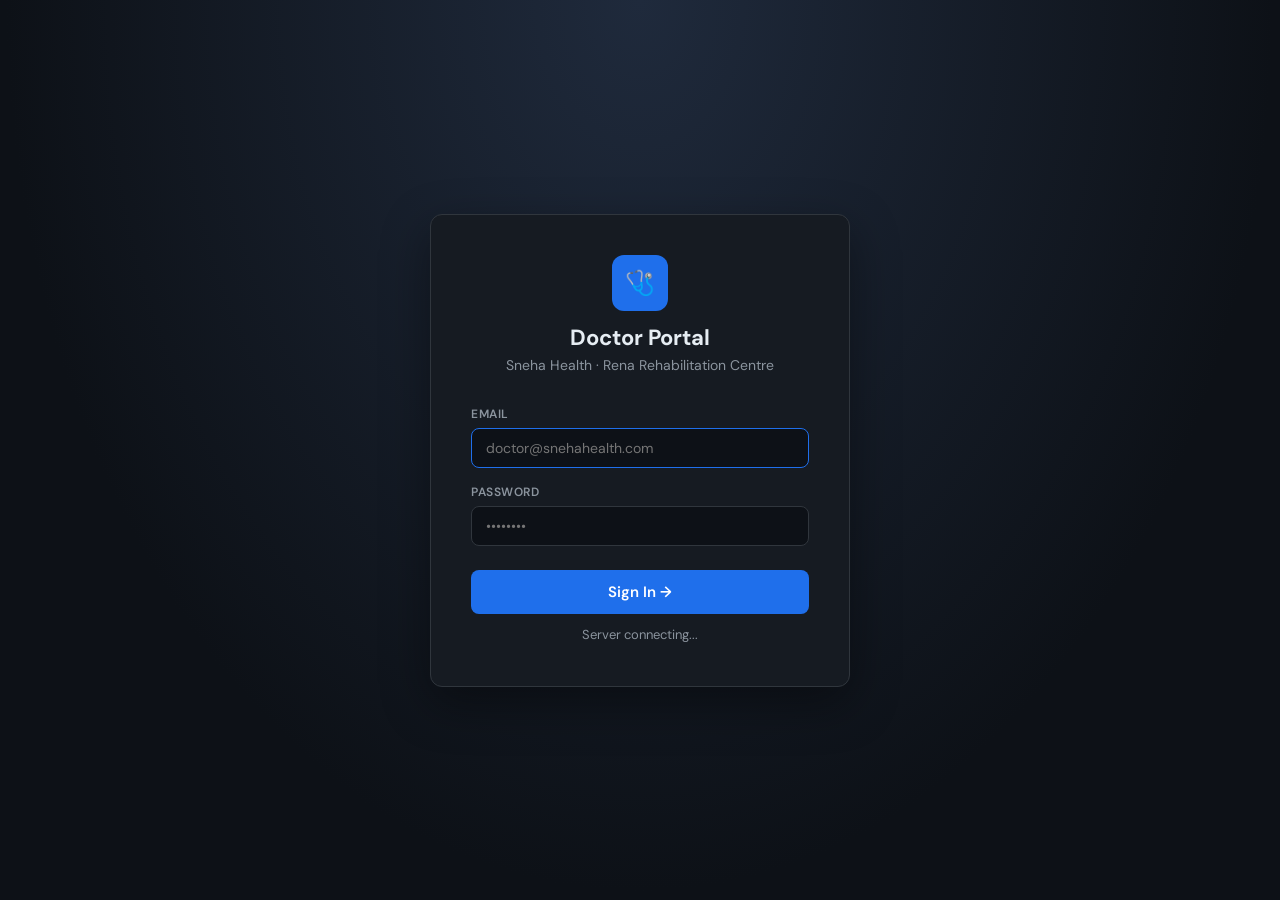
==== commit 3046c4d3: "Create doctor_portal.html" ====
--- a/swetha_enterprise/public/doctor_portal.html
+++ b/swetha_enterprise/public/doctor_portal.html
@@ -3,1570 +3,996 @@
 <head>
 <meta charset="UTF-8">
 <meta name="viewport" content="width=device-width, initial-scale=1.0">
-<title>Doctor Portal — Rena Rehabilitation Centre</title>
-<link rel="preconnect" href="https://fonts.googleapis.com">
-<link href="https://fonts.googleapis.com/css2?family=Sora:wght@300;400;500;600;700&family=DM+Sans:wght@300;400;500;600&family=DM+Mono:wght@400;500&display=swap" rel="stylesheet">
+<title>Doctor Portal | Sneha Health</title>
 <style>
+@import url('https://fonts.googleapis.com/css2?family=DM+Sans:wght@300;400;500;600;700&family=DM+Mono:wght@400;500&display=swap');
 :root {
-  --navy-900: #050d1a;
-  --navy-800: #0a1628;
-  --navy-700: #0d1f3c;
-  --navy-600: #112850;
-  --blue-500: #1a56db;
-  --blue-400: #3b82f6;
-  --blue-300: #60a5fa;
-  --blue-200: #93c5fd;
-  --blue-100: #dbeafe;
-  --steel: #1e3a5f;
-  --steel-light: #2d5282;
-  --accent: #0ea5e9;
-  --accent-glow: rgba(14,165,233,0.3);
-  --success: #10b981;
-  --warning: #f59e0b;
-  --danger: #ef4444;
-  --text-primary: #f0f6ff;
-  --text-secondary: #94b8d8;
-  --text-muted: #5a7fa8;
-  --card-bg: rgba(13,31,60,0.7);
-  --card-border: rgba(59,130,246,0.15);
-  --sidebar-w: 260px;
-}
-* { margin: 0; padding: 0; box-sizing: border-box; }
-body {
-  font-family: 'DM Sans', sans-serif;
-  background: var(--navy-900);
-  color: var(--text-primary);
-  min-height: 100vh;
-  overflow-x: hidden;
-}
-body::before {
-  content: '';
-  position: fixed;
-  inset: 0;
-  background:
-    radial-gradient(ellipse 80% 50% at 20% 10%, rgba(26,86,219,0.12) 0%, transparent 60%),
-    radial-gradient(ellipse 60% 40% at 80% 80%, rgba(14,165,233,0.08) 0%, transparent 50%);
-  pointer-events: none;
-  z-index: 0;
-}
+  --bg: #0d1117; --surface: #161b22; --surface2: #21262d; --border: #30363d;
+  --primary: #1f6feb; --primary-light: #388bfd; --success: #238636; --success-light: #3fb950;
+  --warning: #9e6a03; --warning-light: #d29922; --danger: #da3633; --danger-light: #f85149;
+  --text: #e6edf3; --text-muted: #8b949e; --text-dim: #484f58;
+  --radius: 8px; --radius-lg: 12px;
+}
+* { margin:0; padding:0; box-sizing:border-box; }
+body { font-family:'DM Sans',sans-serif; background:var(--bg); color:var(--text); min-height:100vh; }
+
+/* LOGIN */
+#login-screen {
+  display:flex; align-items:center; justify-content:center; min-height:100vh;
+  background: radial-gradient(ellipse at 50% 0%, #1f2a3c 0%, var(--bg) 70%);
+}
+.login-card {
+  background:var(--surface); border:1px solid var(--border); border-radius:var(--radius-lg);
+  padding:40px; width:420px; box-shadow:0 16px 48px rgba(0,0,0,0.4);
+}
+.login-logo { text-align:center; margin-bottom:32px; }
+.login-logo .icon {
+  width:56px; height:56px; background:var(--primary); border-radius:12px;
+  display:inline-flex; align-items:center; justify-content:center; font-size:24px; margin-bottom:12px;
+}
+.login-logo h1 { font-size:22px; font-weight:700; }
+.login-logo p { color:var(--text-muted); font-size:14px; margin-top:4px; }
+.form-field { margin-bottom:16px; }
+.form-field label { display:block; font-size:12px; font-weight:600; color:var(--text-muted); text-transform:uppercase; letter-spacing:0.5px; margin-bottom:6px; }
+.form-field input {
+  width:100%; padding:10px 14px; background:var(--bg); border:1px solid var(--border);
+  border-radius:var(--radius); color:var(--text); font-size:14px; font-family:inherit;
+  transition:border-color 0.2s;
+}
+.form-field input:focus { outline:none; border-color:var(--primary); }
+.btn-login {
+  width:100%; padding:12px; background:var(--primary); color:#fff; border:none;
+  border-radius:var(--radius); font-size:15px; font-weight:600; cursor:pointer;
+  font-family:inherit; transition:background 0.2s; margin-top:8px;
+}
+.btn-login:hover { background:var(--primary-light); }
+.login-status { margin-top:12px; font-size:13px; color:var(--text-muted); text-align:center; min-height:20px; }
+.login-status.error { color:var(--danger-light); }
+
+/* APP LAYOUT */
+#app { display:none; min-height:100vh; }
+.layout { display:flex; min-height:100vh; }
 
 /* SIDEBAR */
 .sidebar {
-  position: fixed;
-  top: 0; left: 0;
-  width: var(--sidebar-w);
-  height: 100vh;
-  background: linear-gradient(180deg, var(--navy-800) 0%, var(--navy-900) 100%);
-  border-right: 1px solid var(--card-border);
-  display: flex;
-  flex-direction: column;
-  z-index: 100;
-  overflow-y: auto;
+  width:240px; background:var(--surface); border-right:1px solid var(--border);
+  display:flex; flex-direction:column; position:fixed; top:0; left:0; height:100vh;
+  overflow-y:auto; z-index:100;
 }
 .sidebar-brand {
-  padding: 24px 20px 20px;
-  border-bottom: 1px solid var(--card-border);
-}
-.brand-logo {
-  width: 42px; height: 42px;
-  background: linear-gradient(135deg, var(--blue-500), var(--accent));
-  border-radius: 12px;
-  display: flex; align-items: center; justify-content: center;
-  font-size: 20px;
-  margin-bottom: 10px;
-  box-shadow: 0 4px 16px var(--accent-glow);
-}
-.brand-name {
-  font-family: 'Sora', sans-serif;
-  font-size: 13px;
-  font-weight: 600;
-  color: var(--text-primary);
-  line-height: 1.3;
-}
-.brand-sub {
-  font-size: 11px;
-  color: var(--text-muted);
-  margin-top: 2px;
-}
-.doctor-info {
-  padding: 16px 20px;
-  background: rgba(26,86,219,0.08);
-  margin: 12px;
-  border-radius: 10px;
-  border: 1px solid var(--card-border);
-}
-.doctor-avatar {
-  width: 38px; height: 38px;
-  background: linear-gradient(135deg, var(--steel), var(--blue-500));
-  border-radius: 50%;
-  display: flex; align-items: center; justify-content: center;
-  font-size: 16px;
-  margin-bottom: 8px;
-}
-.doctor-name {
-  font-family: 'Sora', sans-serif;
-  font-size: 13px;
-  font-weight: 600;
-  color: var(--text-primary);
-}
-.doctor-role {
-  font-size: 11px;
-  color: var(--accent);
-  display: flex; align-items: center; gap: 4px;
-  margin-top: 2px;
-}
-.nav-section {
-  padding: 8px 12px 4px;
-  font-size: 10px;
-  font-weight: 600;
-  letter-spacing: 0.1em;
-  text-transform: uppercase;
-  color: var(--text-muted);
-}
+  padding:20px 16px; border-bottom:1px solid var(--border);
+  display:flex; align-items:center; gap:10px;
+}
+.brand-icon {
+  width:36px; height:36px; background:var(--primary); border-radius:8px;
+  display:flex; align-items:center; justify-content:center; font-size:16px; flex-shrink:0;
+}
+.brand-name { font-size:14px; font-weight:700; }
+.brand-sub { font-size:11px; color:var(--text-muted); }
+.sidebar-nav { padding:12px 8px; flex:1; }
+.nav-section { margin-bottom:20px; }
+.nav-label { font-size:10px; font-weight:700; color:var(--text-dim); text-transform:uppercase; letter-spacing:1px; padding:0 8px; margin-bottom:4px; }
 .nav-item {
-  display: flex;
-  align-items: center;
-  gap: 10px;
-  padding: 9px 16px 9px 20px;
-  margin: 1px 8px;
-  border-radius: 8px;
-  cursor: pointer;
-  font-size: 13.5px;
-  color: var(--text-secondary);
-  transition: all 0.18s ease;
-  text-decoration: none;
-}
-.nav-item:hover { background: rgba(59,130,246,0.1); color: var(--text-primary); }
-.nav-item.active { background: rgba(26,86,219,0.2); color: var(--blue-300); border-left: 2px solid var(--blue-400); }
-.nav-item .icon { font-size: 16px; width: 20px; text-align: center; }
-.nav-badge {
-  margin-left: auto;
-  background: var(--blue-500);
-  color: white;
-  font-size: 10px;
-  font-weight: 600;
-  padding: 1px 6px;
-  border-radius: 10px;
-  font-family: 'DM Mono', monospace;
-}
+  display:flex; align-items:center; gap:10px; padding:8px 10px; border-radius:var(--radius);
+  cursor:pointer; color:var(--text-muted); font-size:13px; font-weight:500;
+  transition:all 0.15s; margin-bottom:2px;
+}
+.nav-item:hover { background:var(--surface2); color:var(--text); }
+.nav-item.active { background:rgba(31,111,235,0.15); color:var(--primary-light); }
+.nav-item .icon { font-size:16px; width:20px; text-align:center; }
 .sidebar-footer {
-  margin-top: auto;
-  padding: 12px 8px;
-  border-top: 1px solid var(--card-border);
-}
-
-/* MAIN CONTENT */
-.main {
-  margin-left: var(--sidebar-w);
-  min-height: 100vh;
-  position: relative;
-  z-index: 1;
-}
-.topbar {
-  position: sticky;
-  top: 0;
-  background: rgba(5,13,26,0.92);
-  backdrop-filter: blur(20px);
-  border-bottom: 1px solid var(--card-border);
-  padding: 0 28px;
-  height: 60px;
-  display: flex;
-  align-items: center;
-  justify-content: space-between;
-  z-index: 90;
-}
-.page-title {
-  font-family: 'Sora', sans-serif;
-  font-size: 17px;
-  font-weight: 600;
-  color: var(--text-primary);
-}
-.topbar-actions {
-  display: flex;
-  align-items: center;
-  gap: 12px;
-}
-.btn {
-  display: inline-flex;
-  align-items: center;
-  gap: 6px;
-  padding: 7px 14px;
-  border-radius: 8px;
-  font-size: 13px;
-  font-weight: 500;
-  cursor: pointer;
-  border: none;
-  transition: all 0.18s ease;
-  font-family: 'DM Sans', sans-serif;
-}
-.btn-primary {
-  background: var(--blue-500);
-  color: white;
-}
-.btn-primary:hover { background: var(--blue-400); transform: translateY(-1px); }
-.btn-ghost {
-  background: transparent;
-  color: var(--text-secondary);
-  border: 1px solid var(--card-border);
-}
-.btn-ghost:hover { background: rgba(59,130,246,0.1); color: var(--text-primary); }
-
-.content {
-  padding: 24px 28px;
-}
-
-/* SECTION MANAGEMENT */
-.section { display: none; }
-.section.active { display: block; }
-
-/* STAT CARDS */
-.stats-grid {
-  display: grid;
-  grid-template-columns: repeat(4, 1fr);
-  gap: 16px;
-  margin-bottom: 24px;
-}
+  padding:12px 8px; border-top:1px solid var(--border);
+}
+.user-info {
+  display:flex; align-items:center; gap:10px; padding:8px 10px;
+  border-radius:var(--radius); background:var(--surface2);
+}
+.user-avatar {
+  width:32px; height:32px; background:var(--primary); border-radius:50%;
+  display:flex; align-items:center; justify-content:center; font-size:13px; font-weight:700; flex-shrink:0;
+}
+.user-name { font-size:12px; font-weight:600; }
+.user-role { font-size:11px; color:var(--text-muted); }
+.btn-logout {
+  width:100%; margin-top:8px; padding:8px; background:transparent; border:1px solid var(--border);
+  color:var(--danger-light); border-radius:var(--radius); font-size:12px; font-weight:600;
+  cursor:pointer; font-family:inherit; transition:all 0.2s;
+}
+.btn-logout:hover { background:rgba(218,54,51,0.1); border-color:var(--danger-light); }
+
+/* MAIN */
+.main { margin-left:240px; flex:1; padding:24px; }
+.page { display:none; }
+.page.active { display:block; }
+.page-header { margin-bottom:24px; }
+.page-title { font-size:24px; font-weight:700; }
+.page-sub { color:var(--text-muted); font-size:14px; margin-top:4px; }
+
+/* CARDS */
+.card {
+  background:var(--surface); border:1px solid var(--border); border-radius:var(--radius-lg);
+  padding:20px; margin-bottom:16px;
+}
+.card-title { font-size:14px; font-weight:700; margin-bottom:16px; color:var(--text-muted); text-transform:uppercase; letter-spacing:0.5px; }
+
+/* STATS GRID */
+.stats-grid { display:grid; grid-template-columns:repeat(4,1fr); gap:16px; margin-bottom:24px; }
 .stat-card {
-  background: var(--card-bg);
-  border: 1px solid var(--card-border);
-  border-radius: 14px;
-  padding: 20px;
-  position: relative;
-  overflow: hidden;
-  backdrop-filter: blur(10px);
-  transition: transform 0.2s ease, box-shadow 0.2s ease;
-}
-.stat-card:hover { transform: translateY(-2px); box-shadow: 0 8px 30px rgba(26,86,219,0.15); }
-.stat-card::before {
-  content: '';
-  position: absolute;
-  top: 0; left: 0; right: 0;
-  height: 2px;
-  background: linear-gradient(90deg, var(--blue-500), var(--accent));
-  opacity: 0.6;
-}
-.stat-icon {
-  font-size: 24px;
-  margin-bottom: 12px;
-}
-.stat-value {
-  font-family: 'Sora', sans-serif;
-  font-size: 28px;
-  font-weight: 700;
-  color: var(--text-primary);
-  line-height: 1;
-}
-.stat-label {
-  font-size: 12px;
-  color: var(--text-muted);
-  margin-top: 4px;
-  letter-spacing: 0.02em;
-}
-.stat-change {
-  font-size: 11px;
-  color: var(--success);
-  margin-top: 6px;
-}
-
-/* TABLES & CARDS */
-.card {
-  background: var(--card-bg);
-  border: 1px solid var(--card-border);
-  border-radius: 14px;
-  backdrop-filter: blur(10px);
-  overflow: hidden;
-}
-.card-header {
-  padding: 16px 20px;
-  border-bottom: 1px solid var(--card-border);
-  display: flex;
-  align-items: center;
-  justify-content: space-between;
-}
-.card-title {
-  font-family: 'Sora', sans-serif;
-  font-size: 14px;
-  font-weight: 600;
-  color: var(--text-primary);
-}
-.card-body { padding: 0; }
-.data-table { width: 100%; border-collapse: collapse; }
-.data-table th {
-  padding: 10px 16px;
-  text-align: left;
-  font-size: 11px;
-  font-weight: 600;
-  letter-spacing: 0.06em;
-  text-transform: uppercase;
-  color: var(--text-muted);
-  background: rgba(26,86,219,0.06);
-  border-bottom: 1px solid var(--card-border);
-}
-.data-table td {
-  padding: 12px 16px;
-  font-size: 13px;
-  color: var(--text-secondary);
-  border-bottom: 1px solid rgba(59,130,246,0.06);
-  transition: background 0.15s;
-}
-.data-table tr:hover td { background: rgba(59,130,246,0.05); }
-.data-table tr:last-child td { border-bottom: none; }
-.data-table .patient-name { color: var(--text-primary); font-weight: 500; }
-.visit-badge {
-  display: inline-flex;
-  align-items: center;
-  gap: 4px;
-  padding: 3px 8px;
-  background: rgba(14,165,233,0.15);
-  border: 1px solid rgba(14,165,233,0.3);
-  border-radius: 6px;
-  font-size: 11px;
-  font-weight: 600;
-  color: var(--accent);
-  font-family: 'DM Mono', monospace;
-}
-.status-pill {
-  display: inline-block;
-  padding: 3px 9px;
-  border-radius: 20px;
-  font-size: 11px;
-  font-weight: 500;
-}
-.status-active { background: rgba(16,185,129,0.15); color: var(--success); }
-.status-pending { background: rgba(245,158,11,0.15); color: var(--warning); }
-.status-completed { background: rgba(59,130,246,0.15); color: var(--blue-300); }
-.status-cancelled { background: rgba(239,68,68,0.15); color: var(--danger); }
-
-.clickable-row { cursor: pointer; }
-.action-btn {
-  background: none;
-  border: none;
-  color: var(--text-muted);
-  cursor: pointer;
-  padding: 4px 8px;
-  border-radius: 6px;
-  font-size: 13px;
-  transition: all 0.15s;
-}
-.action-btn:hover { background: rgba(59,130,246,0.15); color: var(--blue-300); }
-
-/* GRID LAYOUT */
-.grid-2 { display: grid; grid-template-columns: 1fr 1fr; gap: 16px; }
-.grid-3 { display: grid; grid-template-columns: 1fr 1fr 1fr; gap: 16px; }
-.mb-4 { margin-bottom: 16px; }
-.mb-6 { margin-bottom: 24px; }
+  background:var(--surface); border:1px solid var(--border); border-radius:var(--radius-lg);
+  padding:20px; position:relative; overflow:hidden;
+}
+.stat-card::before { content:''; position:absolute; top:0; left:0; right:0; height:3px; }
+.stat-card.blue::before { background:var(--primary); }
+.stat-card.green::before { background:var(--success-light); }
+.stat-card.yellow::before { background:var(--warning-light); }
+.stat-card.red::before { background:var(--danger-light); }
+.stat-label { font-size:12px; color:var(--text-muted); font-weight:600; text-transform:uppercase; letter-spacing:0.5px; }
+.stat-value { font-size:32px; font-weight:700; margin:8px 0 4px; font-family:'DM Mono',monospace; }
+.stat-sub { font-size:12px; color:var(--text-muted); }
+
+/* TABLE */
+.table-wrap { overflow-x:auto; }
+table { width:100%; border-collapse:collapse; font-size:13px; }
+th { padding:10px 14px; text-align:left; font-size:11px; font-weight:700; color:var(--text-muted); text-transform:uppercase; letter-spacing:0.5px; border-bottom:1px solid var(--border); }
+td { padding:10px 14px; border-bottom:1px solid rgba(48,54,61,0.5); }
+tr:hover td { background:rgba(255,255,255,0.02); }
+tr:last-child td { border-bottom:none; }
+
+/* BADGE */
+.badge {
+  display:inline-flex; align-items:center; padding:3px 8px; border-radius:20px;
+  font-size:11px; font-weight:700; text-transform:uppercase; letter-spacing:0.3px;
+}
+.badge-green { background:rgba(35,134,54,0.2); color:var(--success-light); }
+.badge-blue { background:rgba(31,111,235,0.2); color:var(--primary-light); }
+.badge-yellow { background:rgba(158,106,3,0.2); color:var(--warning-light); }
+.badge-red { background:rgba(218,54,51,0.2); color:var(--danger-light); }
+.badge-gray { background:rgba(139,148,158,0.2); color:var(--text-muted); }
+
+/* PATIENT LIST */
+.patient-row {
+  display:flex; align-items:center; padding:12px 16px; border-bottom:1px solid var(--border);
+  cursor:pointer; transition:background 0.15s; gap:12px;
+}
+.patient-row:hover { background:var(--surface2); }
+.patient-row:last-child { border-bottom:none; }
+.p-avatar {
+  width:36px; height:36px; border-radius:50%; background:var(--primary);
+  display:flex; align-items:center; justify-content:center; font-size:14px; font-weight:700; flex-shrink:0;
+}
+.p-name { font-size:14px; font-weight:600; }
+.p-meta { font-size:12px; color:var(--text-muted); }
 
 /* MODAL */
 .modal-overlay {
-  display: none;
-  position: fixed;
-  inset: 0;
-  background: rgba(5,13,26,0.85);
-  backdrop-filter: blur(4px);
-  z-index: 200;
-  align-items: center;
-  justify-content: center;
-}
-.modal-overlay.open { display: flex; }
+  display:none; position:fixed; inset:0; background:rgba(0,0,0,0.7); z-index:200;
+  align-items:center; justify-content:center; padding:20px;
+}
+.modal-overlay.open { display:flex; }
 .modal {
-  background: var(--navy-700);
-  border: 1px solid var(--card-border);
-  border-radius: 18px;
-  width: 700px;
-  max-width: 95vw;
-  max-height: 88vh;
-  overflow-y: auto;
-  position: relative;
+  background:var(--surface); border:1px solid var(--border); border-radius:var(--radius-lg);
+  width:100%; max-width:780px; max-height:85vh; overflow-y:auto;
+  box-shadow:0 24px 64px rgba(0,0,0,0.5);
 }
 .modal-header {
-  padding: 20px 24px;
-  border-bottom: 1px solid var(--card-border);
-  display: flex;
-  align-items: flex-start;
-  justify-content: space-between;
-}
-.modal-title {
-  font-family: 'Sora', sans-serif;
-  font-size: 16px;
-  font-weight: 600;
-}
-.modal-close {
-  background: none; border: none;
-  color: var(--text-muted);
-  font-size: 20px;
-  cursor: pointer;
-  padding: 2px 6px;
-  border-radius: 6px;
-}
-.modal-close:hover { background: rgba(239,68,68,0.15); color: var(--danger); }
-.modal-body { padding: 24px; }
-
-/* TABS */
-.tabs {
-  display: flex;
-  gap: 4px;
-  border-bottom: 1px solid var(--card-border);
-  margin-bottom: 20px;
-}
-.tab-btn {
-  padding: 8px 16px;
-  background: none;
-  border: none;
-  color: var(--text-muted);
-  font-size: 13px;
-  font-weight: 500;
-  cursor: pointer;
-  border-bottom: 2px solid transparent;
-  margin-bottom: -1px;
-  transition: all 0.15s;
-  font-family: 'DM Sans', sans-serif;
-}
-.tab-btn:hover { color: var(--text-primary); }
-.tab-btn.active { color: var(--blue-300); border-bottom-color: var(--blue-400); }
-.tab-panel { display: none; }
-.tab-panel.active { display: block; }
-
-/* DEMOGRAPHICS GRID */
-.demo-grid { display: grid; grid-template-columns: 1fr 1fr; gap: 12px; }
-.demo-field {
-  background: rgba(26,86,219,0.06);
-  border: 1px solid var(--card-border);
-  border-radius: 8px;
-  padding: 10px 14px;
-}
-.demo-label { font-size: 10px; text-transform: uppercase; letter-spacing: 0.08em; color: var(--text-muted); margin-bottom: 3px; }
-.demo-value { font-size: 13px; color: var(--text-primary); font-weight: 500; }
-
-/* MEDICAL HISTORY TIMELINE */
-.timeline { position: relative; }
-.timeline::before {
-  content: '';
-  position: absolute;
-  left: 18px; top: 0; bottom: 0;
-  width: 2px;
-  background: linear-gradient(180deg, var(--blue-500), transparent);
-}
-.timeline-item {
-  display: flex;
-  gap: 14px;
-  margin-bottom: 18px;
-  position: relative;
-}
-.timeline-dot {
-  flex-shrink: 0;
-  width: 38px; height: 38px;
-  background: rgba(26,86,219,0.2);
-  border: 2px solid var(--blue-400);
-  border-radius: 50%;
-  display: flex;
-  align-items: center;
-  justify-content: center;
-  font-size: 16px;
-  z-index: 1;
-}
-.timeline-content {
-  flex: 1;
-  background: rgba(26,86,219,0.06);
-  border: 1px solid var(--card-border);
-  border-radius: 10px;
-  padding: 12px 14px;
-}
-.timeline-date { font-size: 11px; color: var(--accent); font-family: 'DM Mono', monospace; margin-bottom: 4px; }
-.timeline-title { font-size: 13px; font-weight: 600; color: var(--text-primary); }
-.timeline-detail { font-size: 12px; color: var(--text-secondary); margin-top: 4px; }
-.timeline-tags { display: flex; flex-wrap: wrap; gap: 4px; margin-top: 6px; }
-.tag {
-  font-size: 10px;
-  padding: 2px 7px;
-  border-radius: 4px;
-  background: rgba(59,130,246,0.12);
-  border: 1px solid rgba(59,130,246,0.2);
-  color: var(--blue-200);
-}
-
-/* LOADING */
-.loading {
-  display: flex;
-  align-items: center;
-  justify-content: center;
-  padding: 48px;
-  color: var(--text-muted);
-  font-size: 13px;
-  gap: 8px;
-}
-.spinner {
-  width: 16px; height: 16px;
-  border: 2px solid var(--card-border);
-  border-top-color: var(--blue-400);
-  border-radius: 50%;
-  animation: spin 0.8s linear infinite;
-}
-@keyframes spin { to { transform: rotate(360deg); } }
-
-/* FORM */
-.form-grid { display: grid; grid-template-columns: 1fr 1fr; gap: 14px; }
-.form-group { display: flex; flex-direction: column; gap: 5px; }
-.form-group.full { grid-column: 1 / -1; }
-.form-label { font-size: 11px; font-weight: 600; letter-spacing: 0.05em; text-transform: uppercase; color: var(--text-muted); }
-.form-input, .form-select, .form-textarea {
-  background: rgba(26,86,219,0.06);
-  border: 1px solid var(--card-border);
-  border-radius: 8px;
-  padding: 9px 12px;
-  color: var(--text-primary);
-  font-size: 13px;
-  font-family: 'DM Sans', sans-serif;
-  transition: border-color 0.15s;
-  outline: none;
-  width: 100%;
-}
-.form-input:focus, .form-select:focus, .form-textarea:focus {
-  border-color: var(--blue-400);
-  background: rgba(26,86,219,0.1);
-}
-.form-select option { background: var(--navy-700); }
-.form-textarea { resize: vertical; min-height: 80px; }
-
-/* EMPTY STATE */
-.empty-state {
-  text-align: center;
-  padding: 48px 20px;
-  color: var(--text-muted);
-}
-.empty-state .icon { font-size: 40px; margin-bottom: 12px; opacity: 0.5; }
-.empty-state p { font-size: 13px; }
-
-/* ALERTS */
-.alert {
-  padding: 10px 14px;
-  border-radius: 8px;
-  font-size: 12px;
-  margin-bottom: 14px;
-  display: flex;
-  align-items: center;
-  gap: 8px;
-}
-.alert-info { background: rgba(14,165,233,0.12); border: 1px solid rgba(14,165,233,0.25); color: var(--accent); }
-.alert-success { background: rgba(16,185,129,0.12); border: 1px solid rgba(16,185,129,0.25); color: var(--success); }
-.alert-error { background: rgba(239,68,68,0.12); border: 1px solid rgba(239,68,68,0.25); color: var(--danger); }
-
-/* PRACTITIONER LINK */
-.prac-link-box {
-  background: rgba(245,158,11,0.08);
-  border: 1px solid rgba(245,158,11,0.25);
-  border-radius: 10px;
-  padding: 14px;
-  margin-bottom: 16px;
-  display: flex;
-  align-items: center;
-  gap: 12px;
-}
-.prac-link-box .icon { font-size: 20px; }
-
-/* SCROLLBAR */
-::-webkit-scrollbar { width: 6px; }
-::-webkit-scrollbar-track { background: transparent; }
-::-webkit-scrollbar-thumb { background: var(--steel); border-radius: 3px; }
-::-webkit-scrollbar-thumb:hover { background: var(--steel-light); }
-
-/* RESPONSIVE */
-@media(max-width: 900px) {
-  :root { --sidebar-w: 0px; }
-  .sidebar { transform: translateX(-260px); transition: transform 0.3s; }
-  .main { margin-left: 0; }
-  .stats-grid { grid-template-columns: repeat(2,1fr); }
-}
-
-/* ANIMATIONS */
-@keyframes fadeIn { from { opacity: 0; transform: translateY(12px); } to { opacity: 1; transform: translateY(0); } }
-.section.active { animation: fadeIn 0.3s ease; }
-
-/* HR SECTION */
-.hr-cards { display: grid; grid-template-columns: repeat(3,1fr); gap: 14px; margin-bottom: 20px; }
-.hr-card {
-  background: var(--card-bg);
-  border: 1px solid var(--card-border);
-  border-radius: 12px;
-  padding: 16px;
-  cursor: pointer;
-  transition: all 0.2s;
-}
-.hr-card:hover { transform: translateY(-2px); border-color: var(--blue-400); }
-.hr-card-icon { font-size: 24px; margin-bottom: 8px; }
-.hr-card-title { font-family: 'Sora', sans-serif; font-size: 13px; font-weight: 600; }
-.hr-card-sub { font-size: 12px; color: var(--text-muted); margin-top: 2px; }
+  padding:20px 24px; border-bottom:1px solid var(--border);
+  display:flex; align-items:center; justify-content:space-between; position:sticky; top:0; background:var(--surface);
+}
+.modal-header h2 { font-size:18px; font-weight:700; }
+.modal-close { background:none; border:none; color:var(--text-muted); font-size:20px; cursor:pointer; }
+.modal-body { padding:24px; }
+.tabs { display:flex; gap:4px; border-bottom:1px solid var(--border); margin-bottom:20px; }
+.tab { padding:8px 16px; font-size:13px; font-weight:600; cursor:pointer; color:var(--text-muted); border-bottom:2px solid transparent; transition:all 0.15s; }
+.tab.active { color:var(--primary-light); border-bottom-color:var(--primary-light); }
+.tab-content { display:none; }
+.tab-content.active { display:block; }
+
+/* FORM ELEMENTS */
+.form-row { display:grid; grid-template-columns:1fr 1fr; gap:16px; margin-bottom:16px; }
+.field label { font-size:12px; font-weight:600; color:var(--text-muted); display:block; margin-bottom:4px; }
+.field input, .field select, .field textarea {
+  width:100%; padding:8px 12px; background:var(--bg); border:1px solid var(--border);
+  border-radius:var(--radius); color:var(--text); font-size:13px; font-family:inherit;
+}
+.field textarea { resize:vertical; min-height:80px; }
+.field input:focus, .field select:focus, .field textarea:focus { outline:none; border-color:var(--primary); }
+
+/* BUTTON */
+.btn {
+  padding:8px 16px; border-radius:var(--radius); font-size:13px; font-weight:600;
+  cursor:pointer; font-family:inherit; border:none; transition:all 0.15s; display:inline-flex; align-items:center; gap:6px;
+}
+.btn-primary { background:var(--primary); color:#fff; }
+.btn-primary:hover { background:var(--primary-light); }
+.btn-secondary { background:var(--surface2); color:var(--text); border:1px solid var(--border); }
+.btn-secondary:hover { background:var(--border); }
+.btn-success { background:var(--success); color:#fff; }
+.btn-sm { padding:5px 10px; font-size:12px; }
+
+/* SCHEDULE */
+.schedule-grid { display:grid; grid-template-columns:auto 1fr; gap:1px; }
+.time-slot { padding:8px 12px; font-size:12px; color:var(--text-muted); font-family:'DM Mono',monospace; border-bottom:1px solid var(--border); }
+.appt-slot { padding:8px 12px; border-bottom:1px solid var(--border); }
+.appt-block {
+  background:rgba(31,111,235,0.15); border-left:3px solid var(--primary);
+  padding:6px 10px; border-radius:4px; font-size:12px; cursor:pointer;
+}
+.appt-block:hover { background:rgba(31,111,235,0.25); }
+
+/* ALERT */
+.alert { padding:12px 16px; border-radius:var(--radius); font-size:13px; margin-bottom:12px; }
+.alert-info { background:rgba(31,111,235,0.1); border:1px solid rgba(31,111,235,0.3); color:var(--primary-light); }
+.alert-success { background:rgba(35,134,54,0.1); border:1px solid rgba(35,134,54,0.3); color:var(--success-light); }
+.alert-error { background:rgba(218,54,51,0.1); border:1px solid rgba(218,54,51,0.3); color:var(--danger-light); }
+
+.loading { color:var(--text-muted); font-size:13px; padding:20px; text-align:center; }
+.empty { color:var(--text-muted); font-size:13px; padding:40px; text-align:center; }
+.grid-2 { display:grid; grid-template-columns:1fr 1fr; gap:16px; }
+.grid-3 { display:grid; grid-template-columns:1fr 1fr 1fr; gap:16px; }
+.info-row { display:flex; justify-content:space-between; padding:8px 0; border-bottom:1px solid rgba(48,54,61,0.5); font-size:13px; }
+.info-row:last-child { border-bottom:none; }
+.info-label { color:var(--text-muted); }
+.info-value { font-weight:600; }
 </style>
 </head>
 <body>
 
-<!-- SIDEBAR -->
-<aside class="sidebar">
-  <div class="sidebar-brand">
-    <div class="brand-logo">🏥</div>
-    <div class="brand-name">Rena Rehabilitation</div>
-    <div class="brand-sub">Doctor Portal</div>
+<!-- LOGIN -->
+<div id="login-screen">
+  <div class="login-card">
+    <div class="login-logo">
+      <div class="icon">🩺</div>
+      <h1>Doctor Portal</h1>
+      <p>Sneha Health · Rena Rehabilitation Centre</p>
+    </div>
+    <div class="form-field">
+      <label>Email</label>
+      <input type="email" id="login-email" placeholder="doctor@snehahealth.com" autofocus>
+    </div>
+    <div class="form-field">
+      <label>Password</label>
+      <input type="password" id="login-password" placeholder="••••••••">
+    </div>
+    <button class="btn-login" onclick="doLogin()">Sign In →</button>
+    <div class="login-status" id="login-status">✓ Initializing session…</div>
   </div>
-
-  <div class="doctor-info" id="sidebarDoctorInfo">
-    <div class="doctor-avatar">👨‍⚕️</div>
-    <div class="doctor-name" id="sidebarDoctorName">Loading...</div>
-    <div class="doctor-role">
-      <span style="width:6px;height:6px;border-radius:50%;background:var(--success);display:inline-block;"></span>
-      Practitioner
-    </div>
+</div>
+
+<!-- APP -->
+<div id="app">
+  <div class="layout">
+    <!-- SIDEBAR -->
+    <aside class="sidebar">
+      <div class="sidebar-brand">
+        <div class="brand-icon">🩺</div>
+        <div>
+          <div class="brand-name">Doctor Portal</div>
+          <div class="brand-sub">Sneha Health</div>
+        </div>
+      </div>
+      <nav class="sidebar-nav">
+        <div class="nav-section">
+          <div class="nav-label">Overview</div>
+          <div class="nav-item active" onclick="showPage('dashboard')">
+            <span class="icon">📊</span> Dashboard
+          </div>
+          <div class="nav-item" onclick="showPage('schedule')">
+            <span class="icon">📅</span> Today's Schedule
+          </div>
+        </div>
+        <div class="nav-section">
+          <div class="nav-label">Clinical</div>
+          <div class="nav-item" onclick="showPage('patients')">
+            <span class="icon">👥</span> My Patients
+          </div>
+          <div class="nav-item" onclick="showPage('encounters')">
+            <span class="icon">🏥</span> Encounters
+          </div>
+          <div class="nav-item" onclick="showPage('service-requests')">
+            <span class="icon">📋</span> Service Requests
+          </div>
+          <div class="nav-item" onclick="showPage('therapy')">
+            <span class="icon">🧘</span> Therapy Plans
+          </div>
+        </div>
+        <div class="nav-section">
+          <div class="nav-label">HR</div>
+          <div class="nav-item" onclick="showPage('attendance')">
+            <span class="icon">⏰</span> Attendance
+          </div>
+          <div class="nav-item" onclick="showPage('leave')">
+            <span class="icon">🌴</span> Leave
+          </div>
+          <div class="nav-item" onclick="showPage('payroll')">
+            <span class="icon">💰</span> Payroll
+          </div>
+        </div>
+      </nav>
+      <div class="sidebar-footer">
+        <div class="user-info">
+          <div class="user-avatar" id="user-initial">D</div>
+          <div>
+            <div class="user-name" id="user-name">Doctor</div>
+            <div class="user-role">Practitioner</div>
+          </div>
+        </div>
+        <button class="btn-logout" onclick="doLogout()">Sign Out</button>
+      </div>
+    </aside>
+
+    <!-- MAIN -->
+    <main class="main">
+
+      <!-- DASHBOARD -->
+      <div class="page active" id="page-dashboard">
+        <div class="page-header">
+          <div class="page-title">Good Morning 👋</div>
+          <div class="page-sub" id="dashboard-date">Loading...</div>
+        </div>
+        <div class="stats-grid">
+          <div class="stat-card blue">
+            <div class="stat-label">Today's Appointments</div>
+            <div class="stat-value" id="stat-today">—</div>
+            <div class="stat-sub">Scheduled for today</div>
+          </div>
+          <div class="stat-card green">
+            <div class="stat-label">Total Patients</div>
+            <div class="stat-value" id="stat-patients">—</div>
+            <div class="stat-sub">Under your care</div>
+          </div>
+          <div class="stat-card yellow">
+            <div class="stat-label">Pending Requests</div>
+            <div class="stat-value" id="stat-pending">—</div>
+            <div class="stat-sub">Service requests</div>
+          </div>
+          <div class="stat-card red">
+            <div class="stat-label">Active Therapy Plans</div>
+            <div class="stat-value" id="stat-therapy">—</div>
+            <div class="stat-sub">In progress</div>
+          </div>
+        </div>
+        <div class="grid-2">
+          <div class="card">
+            <div class="card-title">Today's Appointments</div>
+            <div id="today-appts"><div class="loading">Loading...</div></div>
+          </div>
+          <div class="card">
+            <div class="card-title">Recent Patients</div>
+            <div id="recent-patients"><div class="loading">Loading...</div></div>
+          </div>
+        </div>
+      </div>
+
+      <!-- SCHEDULE -->
+      <div class="page" id="page-schedule">
+        <div class="page-header">
+          <div class="page-title">Today's Schedule</div>
+          <div class="page-sub" id="schedule-date"></div>
+        </div>
+        <div class="card">
+          <div id="schedule-list"><div class="loading">Loading schedule...</div></div>
+        </div>
+      </div>
+
+      <!-- PATIENTS -->
+      <div class="page" id="page-patients">
+        <div class="page-header" style="display:flex;justify-content:space-between;align-items:center;">
+          <div>
+            <div class="page-title">My Patients</div>
+            <div class="page-sub">All patients under your care</div>
+          </div>
+          <input type="text" id="patient-search" placeholder="Search patients..." style="padding:8px 14px;background:var(--surface);border:1px solid var(--border);border-radius:var(--radius);color:var(--text);font-size:13px;width:220px;" oninput="filterPatients(this.value)">
+        </div>
+        <div class="card" style="padding:0;">
+          <div id="patient-list"><div class="loading">Loading patients...</div></div>
+        </div>
+      </div>
+
+      <!-- ENCOUNTERS -->
+      <div class="page" id="page-encounters">
+        <div class="page-header">
+          <div class="page-title">Patient Encounters</div>
+          <div class="page-sub">Clinical encounter records</div>
+        </div>
+        <div class="card">
+          <div class="table-wrap">
+            <table>
+              <thead><tr><th>ID</th><th>Patient</th><th>Date</th><th>Type</th><th>Status</th></tr></thead>
+              <tbody id="encounters-tbody"><tr><td colspan="5" class="loading">Loading...</td></tr></tbody>
+            </table>
+          </div>
+        </div>
+      </div>
+
+      <!-- SERVICE REQUESTS -->
+      <div class="page" id="page-service-requests">
+        <div class="page-header">
+          <div class="page-title">Service Requests</div>
+          <div class="page-sub">Pending and active service requests</div>
+        </div>
+        <div class="card">
+          <div class="table-wrap">
+            <table>
+              <thead><tr><th>ID</th><th>Patient</th><th>Service</th><th>Status</th><th>Date</th></tr></thead>
+              <tbody id="sr-tbody"><tr><td colspan="5" class="loading">Loading...</td></tr></tbody>
+            </table>
+          </div>
+        </div>
+      </div>
+
+      <!-- THERAPY -->
+      <div class="page" id="page-therapy">
+        <div class="page-header">
+          <div class="page-title">Therapy Plans & Sessions</div>
+          <div class="page-sub">Manage patient therapy</div>
+        </div>
+        <div class="grid-2">
+          <div class="card">
+            <div class="card-title">Therapy Plans</div>
+            <div class="table-wrap">
+              <table>
+                <thead><tr><th>Plan</th><th>Patient</th><th>Sessions</th><th>Status</th></tr></thead>
+                <tbody id="therapy-plans-tbody"><tr><td colspan="4" class="loading">Loading...</td></tr></tbody>
+              </table>
+            </div>
+          </div>
+          <div class="card">
+            <div class="card-title">Therapy Sessions</div>
+            <div class="table-wrap">
+              <table>
+                <thead><tr><th>Session</th><th>Patient</th><th>Date</th><th>Status</th></tr></thead>
+                <tbody id="therapy-sessions-tbody"><tr><td colspan="4" class="loading">Loading...</td></tr></tbody>
+              </table>
+            </div>
+          </div>
+        </div>
+      </div>
+
+      <!-- ATTENDANCE -->
+      <div class="page" id="page-attendance">
+        <div class="page-header">
+          <div class="page-title">My Attendance</div>
+          <div class="page-sub">This month's attendance record</div>
+        </div>
+        <div class="card">
+          <div class="table-wrap">
+            <table>
+              <thead><tr><th>Date</th><th>Status</th><th>In Time</th><th>Out Time</th><th>Hours</th></tr></thead>
+              <tbody id="attendance-tbody"><tr><td colspan="5" class="loading">Loading...</td></tr></tbody>
+            </table>
+          </div>
+        </div>
+      </div>
+
+      <!-- LEAVE -->
+      <div class="page" id="page-leave">
+        <div class="page-header">
+          <div class="page-title">Leave Management</div>
+          <div class="page-sub">Leave balance and applications</div>
+        </div>
+        <div class="grid-2">
+          <div class="card">
+            <div class="card-title">Leave Balance</div>
+            <div id="leave-balance"><div class="loading">Loading...</div></div>
+          </div>
+          <div class="card">
+            <div class="card-title">Recent Applications</div>
+            <div id="leave-apps"><div class="loading">Loading...</div></div>
+          </div>
+        </div>
+      </div>
+
+      <!-- PAYROLL -->
+      <div class="page" id="page-payroll">
+        <div class="page-header">
+          <div class="page-title">Payroll</div>
+          <div class="page-sub">Salary slips and payroll history</div>
+        </div>
+        <div class="card">
+          <div class="table-wrap">
+            <table>
+              <thead><tr><th>Month</th><th>Gross Pay</th><th>Deductions</th><th>Net Pay</th><th>Status</th></tr></thead>
+              <tbody id="payroll-tbody"><tr><td colspan="5" class="loading">Loading...</td></tr></tbody>
+            </table>
+          </div>
+        </div>
+      </div>
+
+    </main>
   </div>
-
-  <div class="nav-section">Clinical</div>
-  <div class="nav-item active" onclick="showSection('dashboard')">
-    <span class="icon">📊</span> Dashboard
-  </div>
-  <div class="nav-item" onclick="showSection('patients')">
-    <span class="icon">👥</span> My Patients
-    <span class="nav-badge" id="patientCountBadge">0</span>
-  </div>
-  <div class="nav-item" onclick="showSection('encounters')">
-    <span class="icon">📋</span> Encounters
-  </div>
-  <div class="nav-item" onclick="showSection('serviceReq')">
-    <span class="icon">🔬</span> Service Requests
-  </div>
-  <div class="nav-item" onclick="showSection('therapy')">
-    <span class="icon">🧠</span> Therapy Plans
-  </div>
-
-  <div class="nav-section">Account</div>
-  <div class="nav-item" onclick="showSection('profile')">
-    <span class="icon">👤</span> My Profile
-  </div>
-
-  <div class="nav-section">HR</div>
-  <div class="nav-item" onclick="showSection('hr')">
-    <span class="icon">📁</span> HR Portal
-  </div>
-
-  <div class="sidebar-footer">
-    <div class="nav-item" onclick="logout()" style="color:var(--danger);">
-      <span class="icon">🚪</span> Logout
-    </div>
-  </div>
-</aside>
-
-<!-- MAIN -->
-<main class="main">
-  <div class="topbar">
-    <div class="page-title" id="pageTitle">Dashboard</div>
-    <div class="topbar-actions">
-      <div id="topbarAlert"></div>
-      <button class="btn btn-ghost" onclick="refreshCurrentSection()">↻ Refresh</button>
-      <button class="btn btn-primary" onclick="showSection('encounters')">+ New Encounter</button>
-    </div>
-  </div>
-
-  <div class="content">
-
-    <!-- PRACTITIONER LINK SETUP -->
-    <div id="pracLinkSetup" style="display:none;" class="mb-6">
-      <div class="prac-link-box">
-        <div class="icon">⚠️</div>
-        <div style="flex:1">
-          <div style="font-weight:600; font-size:13px;">Link Your Practitioner Account</div>
-          <div style="font-size:12px; color:var(--text-muted); margin-top:3px;">Select your practitioner profile to enable full dashboard features.</div>
-        </div>
-        <select class="form-select" id="pracLinkSelect" style="width:220px" onchange="linkPractitioner(this.value)">
-          <option value="">— Select Practitioner —</option>
-        </select>
-      </div>
-    </div>
-
-    <!-- DASHBOARD SECTION -->
-    <div id="s_dashboard" class="section active">
-      <div class="stats-grid" id="statsGrid">
-        <div class="stat-card">
-          <div class="stat-icon">📅</div>
-          <div class="stat-value" id="statToday">—</div>
-          <div class="stat-label">Today's Appointments</div>
-        </div>
-        <div class="stat-card">
-          <div class="stat-icon">✅</div>
-          <div class="stat-value" id="statCompleted">—</div>
-          <div class="stat-label">Completed Today</div>
-        </div>
-        <div class="stat-card">
-          <div class="stat-icon">👥</div>
-          <div class="stat-value" id="statPatients">—</div>
-          <div class="stat-label">Total Patients</div>
-        </div>
-        <div class="stat-card">
-          <div class="stat-icon">🔬</div>
-          <div class="stat-value" id="statServiceReq">—</div>
-          <div class="stat-label">Pending Service Requests</div>
-        </div>
-      </div>
-
-      <div class="grid-2">
-        <div class="card">
-          <div class="card-header">
-            <span class="card-title">📅 Today's Appointments</span>
-          </div>
-          <div class="card-body">
-            <table class="data-table">
-              <thead><tr><th>Patient</th><th>Time</th><th>Status</th></tr></thead>
-              <tbody id="todayAppTbody"><tr><td colspan="3"><div class="loading"><div class="spinner"></div> Loading...</div></td></tr></tbody>
-            </table>
-          </div>
-        </div>
-
-        <div class="card">
-          <div class="card-header">
-            <span class="card-title">🔬 Recent Service Requests</span>
-            <button class="btn btn-ghost" style="font-size:12px;" onclick="showSection('serviceReq')">View All</button>
-          </div>
-          <div class="card-body">
-            <table class="data-table">
-              <thead><tr><th>Patient</th><th>Template Type</th><th>Referred By</th><th>Status</th></tr></thead>
-              <tbody id="dashServiceReqTbody"><tr><td colspan="4"><div class="loading"><div class="spinner"></div></div></td></tr></tbody>
-            </table>
-          </div>
-        </div>
-      </div>
-    </div>
-
-    <!-- PATIENTS SECTION -->
-    <div id="s_patients" class="section">
-      <div class="mb-4" style="display:flex; justify-content:space-between; align-items:center;gap:10px;">
-        <div style="display:flex;align-items:center;gap:10px;">
-          <div style="font-size:13px; color:var(--text-muted);">Click a patient to view demographics & medical history</div>
-          <label style="display:flex;align-items:center;gap:6px;font-size:12px;cursor:pointer;color:var(--text-secondary);">
-            <input type="checkbox" id="myPatientsToggle" onchange="loadPatients(this.checked)" style="accent-color:var(--blue-400);">
-            My patients only
-          </label>
-        </div>
-        <input type="text" class="form-input" placeholder="🔍 Search patients..." oninput="filterPatients(this.value)" style="width:240px;">
-      </div>
-      <div class="card">
-        <div class="card-body">
-          <table class="data-table">
-            <thead>
-              <tr>
-                <th>Patient</th>
-                <th>Gender</th>
-                <th>DOB / Age</th>
-                <th>Contact</th>
-                <th>Visits</th>
-                <th>Last Visit</th>
-                <th>Action</th>
-              </tr>
-            </thead>
-            <tbody id="patientsTbody"><tr><td colspan="7"><div class="loading"><div class="spinner"></div> Loading patients...</div></td></tr></tbody>
-          </table>
-        </div>
-      </div>
-    </div>
-
-    <!-- ENCOUNTERS SECTION -->
-    <div id="s_encounters" class="section">
-      <div class="card">
-        <div class="card-header">
-          <span class="card-title">📋 Patient Encounters</span>
-        </div>
-        <div class="card-body">
-          <table class="data-table">
-            <thead><tr><th>Encounter ID</th><th>Patient</th><th>Date</th><th>Practitioner</th><th>Status</th><th>Action</th></tr></thead>
-            <tbody id="encountersTbody"><tr><td colspan="6"><div class="loading"><div class="spinner"></div></div></td></tr></tbody>
-          </table>
-        </div>
-      </div>
-    </div>
-
-    <!-- SERVICE REQUESTS SECTION -->
-    <div id="s_serviceReq" class="section">
-      <div class="mb-4" style="display:flex; justify-content:flex-end;">
-        <button class="btn btn-primary" onclick="openNewServiceReqModal()">+ New Service Request</button>
-      </div>
-      <div class="card">
-        <div class="card-header"><span class="card-title">🔬 Service Requests</span></div>
-        <div class="card-body">
-          <table class="data-table">
-            <thead><tr><th>ID</th><th>Patient</th><th>Template Type</th><th>Ordered By</th><th>Referred Practitioner</th><th>Status</th><th>Date</th></tr></thead>
-            <tbody id="serviceReqTbody"><tr><td colspan="7"><div class="loading"><div class="spinner"></div></div></td></tr></tbody>
-          </table>
-        </div>
-      </div>
-    </div>
-
-    <!-- THERAPY SECTION -->
-    <div id="s_therapy" class="section">
-      <div class="grid-2 mb-4">
-        <div class="card">
-          <div class="card-header"><span class="card-title">🧠 Therapy Plans</span></div>
-          <div class="card-body">
-            <table class="data-table">
-              <thead><tr><th>Plan</th><th>Patient</th><th>Start</th><th>Sessions</th><th>Status</th></tr></thead>
-              <tbody id="therapyPlansTbody"><tr><td colspan="5"><div class="loading"><div class="spinner"></div></div></td></tr></tbody>
-            </table>
-          </div>
-        </div>
-        <div class="card">
-          <div class="card-header"><span class="card-title">📝 Therapy Sessions</span></div>
-          <div class="card-body">
-            <table class="data-table">
-              <thead><tr><th>Session</th><th>Patient</th><th>Date</th><th>Status</th></tr></thead>
-              <tbody id="therapySessionsTbody"><tr><td colspan="4"><div class="loading"><div class="spinner"></div></div></td></tr></tbody>
-            </table>
-          </div>
-        </div>
-      </div>
-    </div>
-
-    <!-- PROFILE SECTION -->
-    <div id="s_profile" class="section">
-      <div class="card">
-        <div class="card-header"><span class="card-title">👤 My Profile</span></div>
-        <div class="card-body" id="profileBody">
-          <div class="loading"><div class="spinner"></div> Loading...</div>
-        </div>
-      </div>
-      <div class="card" style="margin-top:14px;">
-        <div class="card-header"><span class="card-title">🔗 Practitioner Link</span></div>
-        <div class="card-body">
-          <p style="font-size:13px;color:var(--text-muted);margin-bottom:12px;">If your practitioner profile isn't auto-detected, select it manually:</p>
-          <select class="form-select" id="profilePracSelect" style="max-width:320px;" onchange="linkPractitioner(this.value)">
-            <option value="">— Select Practitioner —</option>
-          </select>
-          <div id="profileLinkStatus" style="margin-top:8px;font-size:12px;color:var(--success);"></div>
-        </div>
-      </div>
-    </div>
-
-    <!-- HR SECTION -->
-    <div id="s_hr" class="section">
-      <div class="hr-cards">
-        <div class="hr-card" onclick="loadAttendance()">
-          <div class="hr-card-icon">🕐</div>
-          <div class="hr-card-title">Attendance</div>
-          <div class="hr-card-sub">Check in / check out records</div>
-        </div>
-        <div class="hr-card" onclick="loadLeave()">
-          <div class="hr-card-icon">🌴</div>
-          <div class="hr-card-title">Leave</div>
-          <div class="hr-card-sub">Leave balance & applications</div>
-        </div>
-        <div class="hr-card" onclick="loadPayroll()">
-          <div class="hr-card-icon">💰</div>
-          <div class="hr-card-title">Payroll</div>
-          <div class="hr-card-sub">Salary slips & history</div>
-        </div>
-      </div>
-      <div class="card">
-        <div class="card-header"><span class="card-title" id="hrCardTitle">Select a section above</span></div>
-        <div class="card-body" id="hrCardBody">
-          <div class="empty-state"><div class="icon">📁</div><p>Select Attendance, Leave, or Payroll</p></div>
-        </div>
-      </div>
-    </div>
-
-  </div><!-- /content -->
-</main>
-
-<!-- PATIENT DETAIL MODAL -->
-<div class="modal-overlay" id="patientModal">
-  <div class="modal" style="width:750px;">
+</div>
+
+<!-- PATIENT MODAL -->
+<div class="modal-overlay" id="patient-modal">
+  <div class="modal">
     <div class="modal-header">
-      <div>
-        <div class="modal-title" id="patientModalTitle">Patient Details</div>
-        <div style="font-size:12px; color:var(--text-muted); margin-top:3px;" id="patientModalSub"></div>
-      </div>
-      <button class="modal-close" onclick="closeModal('patientModal')">✕</button>
+      <h2 id="modal-patient-name">Patient Details</h2>
+      <button class="modal-close" onclick="closeModal()">✕</button>
     </div>
     <div class="modal-body">
       <div class="tabs">
-        <button class="tab-btn active" onclick="switchTab(this,'ptDemos')">Demographics</button>
-        <button class="tab-btn" onclick="switchTab(this,'ptHistory')">Medical History</button>
-        <button class="tab-btn" onclick="switchTab(this,'ptReports')">Reports & Files</button>
-      </div>
-
-      <div id="ptDemos" class="tab-panel active">
-        <div class="demo-grid" id="demoGrid">
-          <div class="loading"><div class="spinner"></div> Loading...</div>
-        </div>
-      </div>
-
-      <div id="ptHistory" class="tab-panel">
-        <div id="historyTimeline">
-          <div class="loading"><div class="spinner"></div> Loading history...</div>
-        </div>
-      </div>
-
-      <div id="ptReports" class="tab-panel">
-        <div id="reportsPanel">
-          <div class="loading"><div class="spinner"></div> Loading reports...</div>
-        </div>
-      </div>
+        <div class="tab active" onclick="switchTab('demographics')">Demographics</div>
+        <div class="tab" onclick="switchTab('visits')">Visit History</div>
+        <div class="tab" onclick="switchTab('notes')">Clinical Notes</div>
+        <div class="tab" onclick="switchTab('requests')">Service Requests</div>
+      </div>
+      <div class="tab-content active" id="tab-demographics"></div>
+      <div class="tab-content" id="tab-visits"></div>
+      <div class="tab-content" id="tab-notes"></div>
+      <div class="tab-content" id="tab-requests"></div>
     </div>
   </div>
 </div>
 
-<!-- SERVICE REQUEST MODAL -->
-<div class="modal-overlay" id="serviceReqModal">
-  <div class="modal" style="width:580px;">
-    <div class="modal-header">
-      <div class="modal-title">New Service Request</div>
-      <button class="modal-close" onclick="closeModal('serviceReqModal')">✕</button>
-    </div>
-    <div class="modal-body">
-      <div id="srAlertArea"></div>
-      <div class="form-grid">
-        <div class="form-group">
-          <label class="form-label">Patient *</label>
-          <input class="form-input" id="srPatient" placeholder="Patient name/ID">
-        </div>
-        <div class="form-group">
-          <label class="form-label">Order Template Type *</label>
-          <select class="form-select" id="srTemplateType">
-            <option value="">— Select —</option>
-            <option>Lab Test</option>
-            <option>Radiology</option>
-            <option>Clinical Procedure</option>
-            <option>Therapy</option>
-          </select>
-        </div>
-        <div class="form-group">
-          <label class="form-label">Ordered By Practitioner</label>
-          <input class="form-input" id="srOrderedBy" readonly style="cursor:not-allowed; opacity:0.7;">
-        </div>
-        <div class="form-group">
-          <label class="form-label">Referred Practitioner</label>
-          <input class="form-input" id="srReferredBy" placeholder="Referred by...">
-        </div>
-        <div class="form-group full">
-          <label class="form-label">Notes</label>
-          <textarea class="form-textarea" id="srNotes" placeholder="Clinical notes..."></textarea>
-        </div>
-      </div>
-      <div style="display:flex; justify-content:flex-end; gap:10px; margin-top:16px;">
-        <button class="btn btn-ghost" onclick="closeModal('serviceReqModal')">Cancel</button>
-        <button class="btn btn-primary" onclick="submitServiceRequest()">Submit Request</button>
-      </div>
-    </div>
-  </div>
-</div>
-
 <script>
-const BASE = '';
+const API = '/api/resource';
+const METHOD = '/api/method';
 let currentUser = null;
-let practitionerName = null;
-let practitionerDoc = null;
-let employeeName = null;
+let practitionerId = null;
 let allPatients = [];
-
-async function api(method, args={}) {
-  const res = await fetch(`${BASE}/api/method/${method}`, {
-    method: 'POST',
-    headers: { 'Content-Type': 'application/json', 'X-Frappe-CSRF-Token': getCsrf() },
-    body: JSON.stringify(args)
+let currentPatient = null;
+
+// ── INIT ──────────────────────────────────────────────
+async function init() {
+  try {
+    const r = await fetch(`${METHOD}/frappe.auth.get_logged_user`);
+    const d = await r.json();
+    if (d.message && d.message !== 'Guest') {
+      currentUser = d.message;
+      await loadApp();
+    } else {
+      document.getElementById('login-status').textContent = 'Please sign in to continue.';
+    }
+  } catch(e) {
+    document.getElementById('login-status').textContent = 'Server connecting...';
+  }
+}
+
+async function doLogin() {
+  const email = document.getElementById('login-email').value.trim();
+  const pwd = document.getElementById('login-password').value;
+  const status = document.getElementById('login-status');
+  if (!email || !pwd) { status.textContent = 'Enter email and password.'; status.className='login-status error'; return; }
+  status.textContent = 'Signing in…'; status.className='login-status';
+  try {
+    const r = await fetch(`${METHOD}/login`, {
+      method:'POST', headers:{'Content-Type':'application/json','X-Frappe-CSRF-Token':''},
+      body: JSON.stringify({usr: email, pwd})
+    });
+    const d = await r.json();
+    if (d.message === 'Logged In') {
+      currentUser = email;
+      await loadApp();
+    } else {
+      status.textContent = 'Invalid credentials. Try again.';
+      status.className = 'login-status error';
+    }
+  } catch(e) {
+    status.textContent = 'Connection error.';
+    status.className = 'login-status error';
+  }
+}
+
+// LOGOUT — only logs out from portal, redirects to portal login (not ERPNext login)
+function doLogout() {
+  fetch(`${METHOD}/frappe.handler.logout`, { method:'POST',
+    headers:{'Content-Type':'application/json','X-Frappe-CSRF-Token': getCsrf()}
+  }).finally(() => {
+    // Redirect back to THIS portal's login page, not ERPNext's /login#login
+    window.location.href = window.location.href.split('?')[0] + '?t=' + Date.now();
   });
-  const data = await res.json();
-  if (data.exc) throw new Error(data.exc);
-  return data.message ?? data;
-}
-
-async function getDoc(doctype, name) {
-  const res = await fetch(`${BASE}/api/resource/${encodeURIComponent(doctype)}/${encodeURIComponent(name)}`);
-  const d = await res.json();
-  return d.data;
-}
-
-async function getList(doctype, fields=['name'], filters=[], limit=50, orderBy='modified desc') {
-  const params = new URLSearchParams({
-    doctype,
-    fields: JSON.stringify(fields),
-    filters: JSON.stringify(filters),
-    limit_page_length: limit,
-    order_by: orderBy
-  });
-  const res = await fetch(`${BASE}/api/resource/${encodeURIComponent(doctype)}?${params}`, { headers: { 'X-Frappe-CSRF-Token': getCsrf() } });
-  const d = await res.json();
-  return d.data || [];
 }
 
 function getCsrf() {
-  if (typeof frappe !== 'undefined' && frappe.csrf_token) return frappe.csrf_token;
-  return (document.cookie.match(/csrftoken=([^;]+)/) || [])[1] || '';
-}
-
-async function init() {
-  // Auth check
-  try {
-    const whoami = await api('frappe.auth.get_logged_user');
-    currentUser = typeof whoami === 'string' ? whoami : whoami?.message;
-    if (!currentUser || currentUser === 'Guest') {
-      window.location.replace('/login');
-      return;
-    }
-    document.getElementById('sidebarDoctorName').textContent = currentUser || 'Doctor';
-  } catch(e) {
-    window.location.replace('/login');
-    return;
-  }
-
-  // Try to auto-find practitioner linked to current user
-  try {
-    const prac = await getList('Healthcare Practitioner', ['name','practitioner_name','employee','department'], [['user_id','=',currentUser]], 1);
-    if (prac.length) {
-      practitionerName = prac[0].name;
-      practitionerDoc = prac[0];
-      employeeName = prac[0].employee;
-      localStorage.setItem('rrc_practitioner', practitionerName);
-      document.getElementById('sidebarDoctorName').textContent = prac[0].practitioner_name || currentUser;
-      document.getElementById('pracLinkSetup').style.display = 'none';
+  return document.cookie.split(';').map(c=>c.trim()).find(c=>c.startsWith('csrf_token='))?.split('=')?.[1] || '';
+}
+
+async function loadApp() {
+  document.getElementById('login-screen').style.display = 'none';
+  document.getElementById('app').style.display = 'block';
+  await findPractitioner();
+  loadDashboard();
+}
+
+async function findPractitioner() {
+  try {
+    const r = await fetch(`${API}/Healthcare Practitioner?filters=[["email","=","${currentUser}"]]&fields=["name","practitioner_name"]&limit=1`);
+    const d = await r.json();
+    if (d.data && d.data.length > 0) {
+      practitionerId = d.data[0].name;
+      const name = d.data[0].practitioner_name || currentUser;
+      document.getElementById('user-name').textContent = name;
+      document.getElementById('user-initial').textContent = name.charAt(0).toUpperCase();
     } else {
-      // Fallback to saved or manual link
-      const saved = localStorage.getItem('rrc_practitioner');
-      if (saved) {
-        practitionerName = saved;
-        await loadPractitionerInfo();
-      } else {
-        await offerPractitionerLink();
+      // Try by user link
+      const r2 = await fetch(`${API}/Healthcare Practitioner?filters=[["user","=","${currentUser}"]]&fields=["name","practitioner_name"]&limit=1`);
+      const d2 = await r2.json();
+      if (d2.data && d2.data.length > 0) {
+        practitionerId = d2.data[0].name;
+        const name = d2.data[0].practitioner_name || currentUser;
+        document.getElementById('user-name').textContent = name;
+        document.getElementById('user-initial').textContent = name.charAt(0).toUpperCase();
       }
     }
+  } catch(e) {}
+}
+
+// ── PAGES ────────────────────────────────────────────
+function showPage(id) {
+  document.querySelectorAll('.page').forEach(p => p.classList.remove('active'));
+  document.querySelectorAll('.nav-item').forEach(n => n.classList.remove('active'));
+  document.getElementById('page-' + id).classList.add('active');
+  event.currentTarget.classList.add('active');
+  const loaders = { schedule: loadSchedule, patients: loadPatients, encounters: loadEncounters,
+    'service-requests': loadServiceRequests, therapy: loadTherapy,
+    attendance: loadAttendance, leave: loadLeave, payroll: loadPayroll };
+  if (loaders[id]) loaders[id]();
+}
+
+// ── DASHBOARD ────────────────────────────────────────
+async function loadDashboard() {
+  const today = new Date().toISOString().split('T')[0];
+  document.getElementById('dashboard-date').textContent = new Date().toLocaleDateString('en-IN', {weekday:'long',year:'numeric',month:'long',day:'numeric'});
+  document.getElementById('schedule-date').textContent = new Date().toLocaleDateString('en-IN', {weekday:'long',year:'numeric',month:'long',day:'numeric'});
+
+  // Today's appointments
+  try {
+    let url = `${API}/Patient Appointment?filters=[["appointment_date","=","${today}"]${practitionerId ? `,[\"practitioner\",\"=\",\"${practitionerId}\"]` : ''}]&fields=["name","patient_name","appointment_time","status","department"]&limit=20`;
+    const r = await fetch(url);
+    const d = await r.json();
+    const appts = d.data || [];
+    document.getElementById('stat-today').textContent = appts.length;
+    const el = document.getElementById('today-appts');
+    if (!appts.length) { el.innerHTML = '<div class="empty">No appointments today</div>'; return; }
+    el.innerHTML = appts.map(a => `
+      <div class="info-row">
+        <span class="info-label">${a.appointment_time || 'TBD'} · ${a.patient_name}</span>
+        <span class="badge ${statusBadge(a.status)}">${a.status}</span>
+      </div>`).join('');
+  } catch(e) { document.getElementById('stat-today').textContent = '—'; }
+
+  // Patient count
+  try {
+    const filters = practitionerId ? `[["primary_practitioner","=","${practitionerId}"]]` : '[]';
+    const r = await fetch(`${API}/Patient?filters=${filters}&fields=["name"]&limit=200`);
+    const d = await r.json();
+    document.getElementById('stat-patients').textContent = (d.data || []).length;
+    const el = document.getElementById('recent-patients');
+    const pts = (d.data || []).slice(0, 5);
+    allPatients = d.data || [];
+    if (!pts.length) { el.innerHTML = '<div class="empty">No patients found</div>'; }
+    else {
+      el.innerHTML = pts.map(p => `<div class="info-row"><span class="info-label">${p.name}</span><span class="badge badge-blue">Active</span></div>`).join('');
+    }
+  } catch(e) { document.getElementById('stat-patients').textContent = '—'; }
+
+  // Pending service requests
+  try {
+    const filters = practitionerId ? `[["status","in","Draft,Open"],["practitioner","=","${practitionerId}"]]` : `[["status","in","Draft,Open"]]`;
+    const r = await fetch(`${API}/Service Request?filters=${JSON.stringify(JSON.parse(filters))}&fields=["name"]&limit=100`);
+    const d = await r.json();
+    document.getElementById('stat-pending').textContent = (d.data || []).length;
+  } catch(e) { document.getElementById('stat-pending').textContent = '0'; }
+
+  // Active therapy plans
+  try {
+    const filters = practitionerId ? `[["status","in","Active,In Progress"],["practitioner","=","${practitionerId}"]]` : `[["status","in","Active,In Progress"]]`;
+    const r = await fetch(`${API}/Therapy Plan?filters=${encodeURIComponent(filters)}&fields=["name"]&limit=100`);
+    const d = await r.json();
+    document.getElementById('stat-therapy').textContent = (d.data || []).length;
+  } catch(e) { document.getElementById('stat-therapy').textContent = '0'; }
+}
+
+// ── SCHEDULE ─────────────────────────────────────────
+async function loadSchedule() {
+  const today = new Date().toISOString().split('T')[0];
+  const el = document.getElementById('schedule-list');
+  try {
+    let url = `${API}/Patient Appointment?filters=[["appointment_date","=","${today}"]${practitionerId ? `,[\"practitioner\",\"=\",\"${practitionerId}\"]` : ''}]&fields=["name","patient_name","appointment_time","status","department","appointment_type"]&order_by=appointment_time asc&limit=50`;
+    const r = await fetch(url);
+    const d = await r.json();
+    const appts = d.data || [];
+    if (!appts.length) { el.innerHTML = '<div class="empty">No appointments scheduled for today</div>'; return; }
+    el.innerHTML = `<div class="table-wrap"><table>
+      <thead><tr><th>Time</th><th>Patient</th><th>Type</th><th>Department</th><th>Status</th></tr></thead>
+      <tbody>${appts.map(a => `<tr>
+        <td><span style="font-family:'DM Mono',monospace;font-size:13px;">${a.appointment_time || '—'}</span></td>
+        <td><strong>${a.patient_name || a.name}</strong></td>
+        <td>${a.appointment_type || '—'}</td>
+        <td>${a.department || '—'}</td>
+        <td><span class="badge ${statusBadge(a.status)}">${a.status}</span></td>
+      </tr>`).join('')}</tbody></table></div>`;
+  } catch(e) { el.innerHTML = '<div class="empty">Unable to load schedule</div>'; }
+}
+
+// ── PATIENTS ──────────────────────────────────────────
+async function loadPatients() {
+  const el = document.getElementById('patient-list');
+  try {
+    const filters = practitionerId ? `[["primary_practitioner","=","${practitionerId}"]]` : '[]';
+    const r = await fetch(`${API}/Patient?filters=${filters}&fields=["name","patient_name","sex","mobile","email","status","blood_group"]&limit=100&order_by=creation desc`);
+    const d = await r.json();
+    allPatients = d.data || [];
+    renderPatients(allPatients);
   } catch(e) {
-    const saved = localStorage.getItem('rrc_practitioner');
-    if (saved) { practitionerName = saved; await loadPractitionerInfo(); }
-    else await offerPractitionerLink();
+    // Try without practitioner filter
+    try {
+      const r = await fetch(`${API}/Patient?fields=["name","patient_name","sex","mobile","email","status"]&limit=100&order_by=creation desc`);
+      const d = await r.json();
+      allPatients = d.data || [];
+      renderPatients(allPatients);
+    } catch(e2) { el.innerHTML = '<div class="empty">Unable to load patients</div>'; }
   }
-
-  loadDashboard();
-}
-
-async function loadPractitionerInfo() {
-  try {
-    const p = await getDoc('Healthcare Practitioner', practitionerName);
-    practitionerDoc = p;
-    document.getElementById('sidebarDoctorName').textContent = p.practitioner_name || practitionerName;
-    document.getElementById('pracLinkSetup').style.display = 'none';
-    // also link employee
-    if (p.employee) employeeName = p.employee;
-  } catch(e) {}
-}
-
-async function offerPractitionerLink() {
-  try {
-    const list = await getList('Healthcare Practitioner', ['name','practitioner_name','department'], [], 100);
-    if (!list.length) return;
-    const sel = document.getElementById('pracLinkSelect');
-    list.forEach(p => {
-      const o = document.createElement('option');
-      o.value = p.name;
-      o.textContent = `${p.practitioner_name} (${p.name})`;
-      sel.appendChild(o);
-    });
-    document.getElementById('pracLinkSetup').style.display = 'block';
-  } catch(e) {}
-}
-
-function linkPractitioner(val) {
-  if (!val) return;
-  practitionerName = val;
-  localStorage.setItem('rrc_practitioner', val);
-  document.getElementById('profileLinkStatus').textContent = '✓ Practitioner linked: ' + val;
-  loadPractitionerInfo();
-  loadDashboard();
-}
-
-// ─── PROFILE ───────────────────────────────────────
-async function loadProfile() {
-  const el = document.getElementById('profileBody');
-  el.innerHTML = `<div class="loading"><div class="spinner"></div></div>`;
-  try {
-    const rows = [];
-    rows.push(['👤 Logged in as', currentUser || '—']);
-    if (practitionerDoc) {
-      rows.push(['🩺 Practitioner ID', practitionerDoc.name || '—']);
-      rows.push(['📛 Name', practitionerDoc.practitioner_name || '—']);
-      rows.push(['🏥 Department', practitionerDoc.department || '—']);
-      rows.push(['👤 Gender', practitionerDoc.gender || '—']);
-      rows.push(['📞 Mobile', practitionerDoc.mobile || '—']);
-      rows.push(['✉ Email', practitionerDoc.email || currentUser || '—']);
-      if (practitionerDoc.employee) rows.push(['🆔 Employee', practitionerDoc.employee]);
-    } else {
-      rows.push(['⚠ Status', 'Practitioner profile not linked']);
+}
+
+function renderPatients(pts) {
+  const el = document.getElementById('patient-list');
+  if (!pts.length) { el.innerHTML = '<div class="empty">No patients found</div>'; return; }
+  el.innerHTML = pts.map(p => `
+    <div class="patient-row" onclick="openPatient('${p.name}','${(p.patient_name||p.name).replace(/'/g,"\\'")}')">
+      <div class="p-avatar">${(p.patient_name || p.name).charAt(0).toUpperCase()}</div>
+      <div style="flex:1">
+        <div class="p-name">${p.patient_name || p.name}</div>
+        <div class="p-meta">${p.sex || '—'} · ${p.mobile || p.email || '—'}</div>
+      </div>
+      <span class="badge ${p.status === 'Active' ? 'badge-green' : 'badge-gray'}">${p.status || 'Active'}</span>
+    </div>`).join('');
+}
+
+function filterPatients(q) {
+  const filtered = allPatients.filter(p => (p.patient_name || '').toLowerCase().includes(q.toLowerCase()) || (p.mobile || '').includes(q));
+  renderPatients(filtered);
+}
+
+// ── PATIENT MODAL ─────────────────────────────────────
+async function openPatient(id, name) {
+  currentPatient = id;
+  document.getElementById('modal-patient-name').textContent = name;
+  document.getElementById('patient-modal').classList.add('open');
+  // Reset tabs
+  document.querySelectorAll('.tab').forEach((t,i) => t.classList.toggle('active', i===0));
+  document.querySelectorAll('.tab-content').forEach((c,i) => c.classList.toggle('active', i===0));
+  // Load demographics
+  await loadDemographics(id);
+}
+
+function closeModal() {
+  document.getElementById('patient-modal').classList.remove('open');
+}
+
+async function switchTab(tab) {
+  document.querySelectorAll('.tab').forEach(t => t.classList.remove('active'));
+  event.currentTarget.classList.add('active');
+  document.querySelectorAll('.tab-content').forEach(c => c.classList.remove('active'));
+  document.getElementById('tab-' + tab).classList.add('active');
+  if (tab === 'demographics') await loadDemographics(currentPatient);
+  if (tab === 'visits') await loadVisitHistory(currentPatient);
+  if (tab === 'notes') await loadClinicalNotes(currentPatient);
+  if (tab === 'requests') await loadPatientServiceRequests(currentPatient);
+}
+
+async function loadDemographics(id) {
+  const el = document.getElementById('tab-demographics');
+  el.innerHTML = '<div class="loading">Loading...</div>';
+  try {
+    const r = await fetch(`${API}/Patient/${id}`);
+    const d = await r.json();
+    const p = d.data;
+    el.innerHTML = `
+      <div class="grid-2">
+        <div><div class="info-row"><span class="info-label">Patient ID</span><span class="info-value" style="font-family:'DM Mono',monospace;font-size:12px;">${p.name}</span></div>
+        <div class="info-row"><span class="info-label">Full Name</span><span class="info-value">${p.patient_name || '—'}</span></div>
+        <div class="info-row"><span class="info-label">Gender</span><span class="info-value">${p.sex || '—'}</span></div>
+        <div class="info-row"><span class="info-label">DOB</span><span class="info-value">${p.dob || '—'}</span></div>
+        <div class="info-row"><span class="info-label">Blood Group</span><span class="info-value">${p.blood_group || '—'}</span></div></div>
+        <div><div class="info-row"><span class="info-label">Mobile</span><span class="info-value">${p.mobile || '—'}</span></div>
+        <div class="info-row"><span class="info-label">Email</span><span class="info-value">${p.email || '—'}</span></div>
+        <div class="info-row"><span class="info-label">Status</span><span class="info-value"><span class="badge ${p.status === 'Active' ? 'badge-green' : 'badge-gray'}">${p.status || 'Active'}</span></span></div>
+        <div class="info-row"><span class="info-label">Allergies</span><span class="info-value">${p.allergies || 'None recorded'}</span></div></div>
+      </div>`;
+  } catch(e) { el.innerHTML = '<div class="empty">Unable to load patient data</div>'; }
+}
+
+async function loadVisitHistory(patientId) {
+  const el = document.getElementById('tab-visits');
+  el.innerHTML = '<div class="loading">Loading...</div>';
+  try {
+    const r = await fetch(`${API}/Patient Appointment?filters=[["patient","=","${patientId}"]]&fields=["name","appointment_date","appointment_time","practitioner_name","status","department"]&order_by=appointment_date desc&limit=20`);
+    const d = await r.json();
+    const rows = d.data || [];
+    if (!rows.length) { el.innerHTML = '<div class="empty">No visit history</div>'; return; }
+    el.innerHTML = `<table><thead><tr><th>Date</th><th>Time</th><th>Practitioner</th><th>Department</th><th>Status</th></tr></thead>
+      <tbody>${rows.map(r => `<tr>
+        <td>${r.appointment_date}</td><td>${r.appointment_time || '—'}</td>
+        <td>${r.practitioner_name || '—'}</td><td>${r.department || '—'}</td>
+        <td><span class="badge ${statusBadge(r.status)}">${r.status}</span></td>
+      </tr>`).join('')}</tbody></table>`;
+  } catch(e) { el.innerHTML = '<div class="empty">Unable to load visit history</div>'; }
+}
+
+async function loadClinicalNotes(patientId) {
+  const el = document.getElementById('tab-notes');
+  el.innerHTML = '<div class="loading">Loading...</div>';
+  try {
+    const r = await fetch(`${API}/Patient Encounter?filters=[["patient","=","${patientId}"]]&fields=["name","encounter_date","practitioner_name","encounter_type","symptoms","diagnosis"]&order_by=encounter_date desc&limit=20`);
+    const d = await r.json();
+    const rows = d.data || [];
+    if (!rows.length) { el.innerHTML = '<div class="empty">No clinical notes found</div>'; return; }
+    el.innerHTML = rows.map(enc => `
+      <div class="card" style="margin-bottom:12px;background:var(--bg);">
+        <div style="display:flex;justify-content:space-between;margin-bottom:8px;">
+          <strong>${enc.encounter_date}</strong>
+          <span style="font-family:'DM Mono',monospace;font-size:11px;color:var(--text-muted);">${enc.name}</span>
+        </div>
+        <div class="info-row"><span class="info-label">Practitioner</span><span class="info-value">${enc.practitioner_name || '—'}</span></div>
+        <div class="info-row"><span class="info-label">Symptoms</span><span class="info-value">${enc.symptoms || '—'}</span></div>
+        <div class="info-row"><span class="info-label">Diagnosis</span><span class="info-value">${enc.diagnosis || '—'}</span></div>
+      </div>`).join('');
+  } catch(e) { el.innerHTML = '<div class="empty">Unable to load clinical notes</div>'; }
+}
+
+async function loadPatientServiceRequests(patientId) {
+  const el = document.getElementById('tab-requests');
+  el.innerHTML = '<div class="loading">Loading...</div>';
+  try {
+    const r = await fetch(`${API}/Service Request?filters=[["patient","=","${patientId}"]]&fields=["name","template_dt","status","order_date","practitioner_name"]&order_by=order_date desc&limit=20`);
+    const d = await r.json();
+    const rows = d.data || [];
+    if (!rows.length) { el.innerHTML = '<div class="empty">No service requests found</div>'; return; }
+    el.innerHTML = `<table><thead><tr><th>ID</th><th>Service</th><th>Status</th><th>Date</th></tr></thead>
+      <tbody>${rows.map(r => `<tr>
+        <td style="font-family:'DM Mono',monospace;font-size:11px;">${r.name}</td>
+        <td>${r.template_dt || '—'}</td>
+        <td><span class="badge ${statusBadge(r.status)}">${r.status}</span></td>
+        <td>${r.order_date || '—'}</td>
+      </tr>`).join('')}</tbody></table>`;
+  } catch(e) { el.innerHTML = '<div class="empty">Unable to load service requests</div>'; }
+}
+
+// ── ENCOUNTERS ────────────────────────────────────────
+async function loadEncounters() {
+  const el = document.getElementById('encounters-tbody');
+  try {
+    const filters = practitionerId ? `[["practitioner","=","${practitionerId}"]]` : '[]';
+    const r = await fetch(`${API}/Patient Encounter?filters=${filters}&fields=["name","patient_name","encounter_date","encounter_type","encounter_category","docstatus"]&order_by=encounter_date desc&limit=50`);
+    const d = await r.json();
+    const rows = d.data || [];
+    if (!rows.length) { el.innerHTML = '<tr><td colspan="5" class="empty">No encounters found</td></tr>'; return; }
+    el.innerHTML = rows.map(r => `<tr>
+      <td style="font-family:'DM Mono',monospace;font-size:11px;">${r.name}</td>
+      <td>${r.patient_name || '—'}</td><td>${r.encounter_date || '—'}</td>
+      <td>${r.encounter_type || r.encounter_category || '—'}</td>
+      <td><span class="badge ${r.docstatus == 1 ? 'badge-green' : 'badge-yellow'}">${r.docstatus == 1 ? 'Submitted' : 'Draft'}</span></td>
+    </tr>`).join('');
+  } catch(e) { el.innerHTML = '<tr><td colspan="5" class="empty">Unable to load encounters</td></tr>'; }
+}
+
+// ── SERVICE REQUESTS ──────────────────────────────────
+async function loadServiceRequests() {
+  const el = document.getElementById('sr-tbody');
+  try {
+    const filters = practitionerId ? `[["practitioner","=","${practitionerId}"]]` : '[]';
+    const r = await fetch(`${API}/Service Request?filters=${filters}&fields=["name","patient_name","template_dt","status","order_date"]&order_by=order_date desc&limit=50`);
+    const d = await r.json();
+    const rows = d.data || [];
+    if (!rows.length) { el.innerHTML = '<tr><td colspan="5" class="empty">No service requests found</td></tr>'; return; }
+    el.innerHTML = rows.map(r => `<tr>
+      <td style="font-family:'DM Mono',monospace;font-size:11px;">${r.name}</td>
+      <td>${r.patient_name || '—'}</td><td>${r.template_dt || '—'}</td>
+      <td><span class="badge ${statusBadge(r.status)}">${r.status}</span></td>
+      <td>${r.order_date || '—'}</td>
+    </tr>`).join('');
+  } catch(e) { el.innerHTML = '<tr><td colspan="5" class="empty">Unable to load service requests</td></tr>'; }
+}
+
+// ── THERAPY ───────────────────────────────────────────
+async function loadTherapy() {
+  // Therapy Plans
+  const plansEl = document.getElementById('therapy-plans-tbody');
+  const sessEl = document.getElementById('therapy-sessions-tbody');
+  try {
+    const filters = practitionerId ? `[["practitioner","=","${practitionerId}"]]` : '[]';
+    const r = await fetch(`${API}/Therapy Plan?filters=${filters}&fields=["name","patient","patient_name","total_sessions","sessions_completed","status","start_date"]&order_by=start_date desc&limit=50`);
+    const d = await r.json();
+    const rows = d.data || [];
+    document.getElementById('stat-therapy').textContent = rows.filter(r => r.status === 'Active' || r.status === 'In Progress').length;
+    if (!rows.length) { plansEl.innerHTML = '<tr><td colspan="4" class="empty">No therapy plans found</td></tr>'; }
+    else {
+      plansEl.innerHTML = rows.map(r => `<tr>
+        <td style="font-family:'DM Mono',monospace;font-size:11px;">${r.name}</td>
+        <td>${r.patient_name || r.patient || '—'}</td>
+        <td>${r.sessions_completed || 0}/${r.total_sessions || '?'}</td>
+        <td><span class="badge ${r.status === 'Completed' ? 'badge-green' : r.status === 'Active' || r.status === 'In Progress' ? 'badge-blue' : 'badge-gray'}">${r.status || 'Draft'}</span></td>
+      </tr>`).join('');
     }
-    el.innerHTML = `<table class="data-table"><tbody>${rows.map(r=>`<tr>
-      <td style="font-size:12px;color:var(--text-muted);width:160px;">${r[0]}</td>
-      <td style="font-size:13px;font-weight:500;">${r[1]}</td>
-    </tr>`).join('')}</tbody></table>`;
-    // Also populate profile prac select
-    try {
-      const list = await getList('Healthcare Practitioner',['name','practitioner_name'],[],100);
-      const sel = document.getElementById('profilePracSelect');
-      sel.innerHTML = '<option value="">— Select Practitioner —</option>';
-      list.forEach(p => { const o=document.createElement('option');o.value=p.name;o.textContent=`${p.practitioner_name||p.name} (${p.name})`;sel.appendChild(o); });
-      if (practitionerName) sel.value = practitionerName;
-    } catch(e) {}
-  } catch(e) { el.innerHTML = `<div class="alert alert-error">⚠ ${e.message}</div>`; }
-}
-
-// ─── NAVIGATION ───────────────────────────────────────
-function showSection(id) {
-  document.querySelectorAll('.section').forEach(s => s.classList.remove('active'));
-  document.getElementById('s_' + id).classList.add('active');
-  document.querySelectorAll('.nav-item').forEach(n => n.classList.remove('active'));
-  event?.currentTarget?.classList.add('active');
-
-  const titles = {
-    dashboard: 'Dashboard', patients: 'My Patients', encounters: 'Patient Encounters',
-    serviceReq: 'Service Requests', therapy: 'Therapy', hr: 'HR Portal', profile: 'My Profile'
-  };
-  document.getElementById('pageTitle').textContent = titles[id] || id;
-
-  const loaders = {
-    patients: loadPatients, encounters: loadEncounters,
-    serviceReq: loadServiceRequests, therapy: loadTherapy, profile: loadProfile
-  };
-  if (loaders[id]) loaders[id]();
-}
-
-function refreshCurrentSection() {
-  const active = document.querySelector('.section.active');
-  if (!active) return;
-  const id = active.id.replace('s_','');
-  const loaders = {
-    dashboard: loadDashboard, patients: loadPatients, encounters: loadEncounters,
-    serviceReq: loadServiceRequests, therapy: loadTherapy
-  };
-  if (loaders[id]) loaders[id]();
-}
-
-// ─── DASHBOARD ───────────────────────────────────────
-async function loadDashboard() {
-  loadTodayAppointments();
-  loadDashServiceRequests();
-  loadStats();
-}
-
-async function loadStats() {
-  try {
-    const today = new Date().toISOString().split('T')[0];
-    const [appts, patients, serviceReqs] = await Promise.all([
-      getList('Patient Appointment', ['name','status'], practitionerName ? [['practitioner','=',practitionerName],['appointment_date','=',today]] : [['appointment_date','=',today]], 200),
-      getList('Patient', ['name'], [], 500),
-      getList('Service Request', ['name','status'], [['status','in',['Pending','Draft']]], 200)
-    ]);
-    document.getElementById('statToday').textContent = appts.length;
-    document.getElementById('statCompleted').textContent = appts.filter(a=>a.status==='Closed').length;
-    document.getElementById('statPatients').textContent = patients.length;
-    document.getElementById('statServiceReq').textContent = serviceReqs.length;
-    document.getElementById('patientCountBadge').textContent = patients.length;
-  } catch(e) {}
-}
-
-async function loadTodayAppointments() {
-  const tbody = document.getElementById('todayAppTbody');
-  try {
-    const today = new Date().toISOString().split('T')[0];
-    const filters = [['appointment_date','=',today]];
-    if (practitionerName) filters.push(['practitioner','=',practitionerName]);
-    const appts = await getList('Patient Appointment',
-      ['name','patient_name','appointment_time','status','patient'], filters, 30);
-    if (!appts.length) { tbody.innerHTML = `<tr><td colspan="3"><div class="empty-state"><div class="icon">📅</div><p>No appointments today</p></div></td></tr>`; return; }
-    tbody.innerHTML = appts.map(a => `
-      <tr>
-        <td class="patient-name">${a.patient_name}</td>
-        <td style="font-family:'DM Mono',monospace; font-size:12px;">${a.appointment_time || '—'}</td>
-        <td><span class="status-pill ${statusClass(a.status)}">${a.status}</span></td>
+  } catch(e) { plansEl.innerHTML = '<tr><td colspan="4" class="empty">Unable to load therapy plans</td></tr>'; }
+
+  // Therapy Sessions
+  try {
+    const filters = practitionerId ? `[["practitioner","=","${practitionerId}"]]` : '[]';
+    const r = await fetch(`${API}/Therapy Session?filters=${filters}&fields=["name","patient","patient_name","start_date","session_type","custom_session_status","status"]&order_by=start_date desc&limit=50`);
+    const d = await r.json();
+    const rows = d.data || [];
+    if (!rows.length) { sessEl.innerHTML = '<tr><td colspan="4" class="empty">No therapy sessions found</td></tr>'; }
+    else {
+      sessEl.innerHTML = rows.map(r => `<tr>
+        <td style="font-family:'DM Mono',monospace;font-size:11px;">${r.name}</td>
+        <td>${r.patient_name || r.patient || '—'}</td>
+        <td>${r.start_date || '—'}</td>
+        <td><span class="badge ${statusBadge(r.custom_session_status || r.status)}">${r.custom_session_status || r.status || 'Draft'}</span></td>
       </tr>`).join('');
-  } catch(e) { tbody.innerHTML = errRow(3, e); }
-}
-
-async function loadDashServiceRequests() {
-  const tbody = document.getElementById('dashServiceReqTbody');
-  try {
-    const filters = practitionerName ? [['ordered_by','=',practitionerName]] : [];
-    const reqs = await getList('Service Request',
-      ['name','patient','template_dt','ordered_by','referred_to','status'], filters, 10);
-    if (!reqs.length) { tbody.innerHTML = `<tr><td colspan="4"><div class="empty-state"><p>No service requests</p></div></td></tr>`; return; }
-    tbody.innerHTML = reqs.map(r => `
-      <tr>
-        <td class="patient-name">${r.patient || '—'}</td>
-        <td><span class="tag">${r.template_dt||'—'}</span></td>
-        <td>${r.referred_to || r.ordered_by || '—'}</td>
-        <td><span class="status-pill ${statusClass(r.status)}">${r.status||'—'}</span></td>
-      </tr>`).join('');
-  } catch(e) { tbody.innerHTML = errRow(4, e); }
-}
-
-// ─── PATIENTS ───────────────────────────────────────
-async function loadPatients(myPatientsOnly) {
-  const tbody = document.getElementById('patientsTbody');
-  tbody.innerHTML = `<tr><td colspan="7"><div class="loading"><div class="spinner"></div> Loading...</div></td></tr>`;
-  try {
-    // Show ALL patients by default; if myPatientsOnly flag, filter by practitioner via encounters
-    const patients = await getList('Patient',
-      ['name','patient_name','sex','dob','mobile','patient_age','status'], [], 500, 'patient_name asc');
-
-    // Get encounter counts
-    const encounterCounts = {};
-    try {
-      const encFilters = practitionerName && myPatientsOnly ? [['practitioner','=',practitionerName]] : [];
-      const encounters = await getList('Patient Encounter', ['name','patient'], encFilters, 5000);
-      encounters.forEach(e => { encounterCounts[e.patient] = (encounterCounts[e.patient]||0)+1; });
-    } catch(e) {}
-
-    let list = patients.map(p => ({ ...p, visitCount: encounterCounts[p.name] || 0 }));
-    if (myPatientsOnly && practitionerName) {
-      // filter to only patients who have encounters with this practitioner
-      list = list.filter(p => p.visitCount > 0);
     }
-
-    allPatients = list;
-    document.getElementById('patientCountBadge').textContent = list.length;
-    renderPatients(list);
-  } catch(e) { tbody.innerHTML = errRow(7, e.message || e); }
-}
-
-function renderPatients(list) {
-  const tbody = document.getElementById('patientsTbody');
-  if (!list.length) { tbody.innerHTML = `<tr><td colspan="7"><div class="empty-state"><div class="icon">👥</div><p>No patients found</p></div></td></tr>`; return; }
-  tbody.innerHTML = list.map(p => `
-    <tr class="clickable-row" onclick="openPatientModal('${p.name}','${escapeJs(p.patient_name)}',${p.visitCount})">
-      <td class="patient-name">${p.patient_name}</td>
-      <td>${p.sex||'—'}</td>
-      <td style="font-family:'DM Mono',monospace; font-size:12px;">${p.dob||p.patient_age||'—'}</td>
-      <td>${p.mobile||'—'}</td>
-      <td><span class="visit-badge">🏥 ${p.visitCount}</span></td>
-      <td id="lastVisit_${p.name}" style="font-size:12px; color:var(--text-muted);">—</td>
-      <td>
-        <button class="action-btn" onclick="event.stopPropagation(); openPatientModal('${p.name}','${escapeJs(p.patient_name)}',${p.visitCount})">👁 View</button>
-      </td>
+  } catch(e) { sessEl.innerHTML = '<tr><td colspan="4" class="empty">Unable to load therapy sessions</td></tr>'; }
+}
+
+// ── HR ────────────────────────────────────────────────
+async function loadAttendance() {
+  const el = document.getElementById('attendance-tbody');
+  const now = new Date();
+  const from = new Date(now.getFullYear(), now.getMonth(), 1).toISOString().split('T')[0];
+  const to = now.toISOString().split('T')[0];
+  try {
+    const r = await fetch(`${API}/Attendance?filters=[["employee_name","like","%${(document.getElementById('user-name').textContent||'').split(' ')[0]}%"],["attendance_date","between","${from},${to}"]]&fields=["name","attendance_date","status","in_time","out_time","working_hours"]&order_by=attendance_date desc&limit=31`);
+    const d = await r.json();
+    const rows = d.data || [];
+    if (!rows.length) { el.innerHTML = '<tr><td colspan="5" class="empty">No attendance records found</td></tr>'; return; }
+    el.innerHTML = rows.map(r => `<tr>
+      <td>${r.attendance_date}</td>
+      <td><span class="badge ${r.status === 'Present' ? 'badge-green' : r.status === 'Absent' ? 'badge-red' : 'badge-yellow'}">${r.status}</span></td>
+      <td>${r.in_time || '—'}</td><td>${r.out_time || '—'}</td>
+      <td>${r.working_hours ? parseFloat(r.working_hours).toFixed(1) + 'h' : '—'}</td>
     </tr>`).join('');
-
-  // Async load last visit dates
-  list.forEach(async p => {
-    try {
-      const enc = await getList('Patient Encounter', ['encounter_date'], [['patient','=',p.name]], 1, 'encounter_date desc');
-      if (enc.length) document.getElementById(`lastVisit_${p.name}`).textContent = enc[0].encounter_date;
-    } catch(e){}
-  });
-}
-
-function filterPatients(q) {
-  if (!q) { renderPatients(allPatients); return; }
-  const lower = q.toLowerCase();
-  renderPatients(allPatients.filter(p =>
-    (p.patient_name||'').toLowerCase().includes(lower) ||
-    (p.mobile||'').includes(q) ||
-    p.name.toLowerCase().includes(lower)
-  ));
-}
-
-// ─── PATIENT MODAL ───────────────────────────────────
-async function openPatientModal(patientId, patientName, visitCount) {
-  document.getElementById('patientModalTitle').textContent = patientName;
-  document.getElementById('patientModalSub').textContent = `${visitCount} visit${visitCount!==1?'s':''} recorded · ID: ${patientId}`;
-  document.getElementById('patientModal').classList.add('open');
-
-  // Reset tabs
-  document.querySelectorAll('#patientModal .tab-btn').forEach((b,i) => b.classList.toggle('active',i===0));
-  document.querySelectorAll('#patientModal .tab-panel').forEach((p,i) => p.classList.toggle('active',i===0));
-
-  // Load demographics
-  loadPatientDemographics(patientId);
-  // Pre-load history
-  loadPatientHistory(patientId);
-  loadPatientReports(patientId);
-}
-
-async function loadPatientDemographics(patientId) {
-  const grid = document.getElementById('demoGrid');
-  grid.innerHTML = `<div class="loading"><div class="spinner"></div></div>`;
-  try {
-    const p = await getDoc('Patient', patientId);
-    const fields = [
-      { label: 'Full Name', value: p.patient_name },
-      { label: 'Patient ID', value: p.name },
-      { label: 'Gender', value: p.sex },
-      { label: 'Date of Birth', value: p.dob || '—' },
-      { label: 'Age', value: p.patient_age || '—' },
-      { label: 'Blood Group', value: p.blood_group || '—' },
-      { label: 'Mobile', value: p.mobile || '—' },
-      { label: 'Email', value: p.email || '—' },
-      { label: 'Address', value: [p.address_line1, p.city, p.state, p.pincode].filter(Boolean).join(', ') || '—' },
-      { label: 'Emergency Contact', value: p.emergency_phone || '—' },
-      { label: 'Insurance', value: p.health_insurance_id || '—' },
-      { label: 'Status', value: p.status || 'Active' },
-    ];
-    grid.innerHTML = fields.map(f => `
-      <div class="demo-field">
-        <div class="demo-label">${f.label}</div>
-        <div class="demo-value">${f.value}</div>
-      </div>`).join('');
-  } catch(e) { grid.innerHTML = `<div class="alert alert-error">⚠ Could not load demographics</div>`; }
-}
-
-async function loadPatientHistory(patientId) {
-  const timeline = document.getElementById('historyTimeline');
-  timeline.innerHTML = `<div class="loading"><div class="spinner"></div> Loading medical history...</div>`;
-  try {
-    const encounters = await getList('Patient Encounter',
-      ['name','encounter_date','practitioner','diagnosis','symptoms','encounter_type'],
-      [['patient','=',patientId]], 50, 'encounter_date desc');
-
-    if (!encounters.length) {
-      timeline.innerHTML = `<div class="empty-state"><div class="icon">📋</div><p>No previous encounters on record</p></div>`;
-      return;
-    }
-
-    const icons = { 'OPD': '🩺', 'IPD': '🏥', 'Emergency': '🚨', default: '📋' };
-    const items = encounters.map(e => {
-      const icon = icons[e.encounter_type] || icons.default;
-      return `
-        <div class="timeline-item">
-          <div class="timeline-dot">${icon}</div>
-          <div class="timeline-content">
-            <div class="timeline-date">${e.encounter_date} · ${e.encounter_type||'Consultation'}</div>
-            <div class="timeline-title">${e.name}</div>
-            ${e.practitioner ? `<div class="timeline-detail">👨‍⚕️ Dr. ${e.practitioner}</div>` : ''}
-            ${e.diagnosis ? `<div class="timeline-detail">Dx: ${e.diagnosis}</div>` : ''}
-            ${e.symptoms ? `<div class="timeline-tags">${e.symptoms.split(',').map(s=>`<span class="tag">${s.trim()}</span>`).join('')}</div>` : ''}
-          </div>
-        </div>`;
-    }).join('');
-    timeline.innerHTML = `<div class="timeline">${items}</div>`;
-  } catch(e) { timeline.innerHTML = `<div class="alert alert-error">⚠ Could not load history</div>`; }
-}
-
-async function loadPatientReports(patientId) {
-  const panel = document.getElementById('reportsPanel');
-  panel.innerHTML = `<div class="loading"><div class="spinner"></div></div>`;
-  try {
-    // Try to get attached files
-    const files = await getList('File', ['name','file_name','file_url','modified'],
-      [['attached_to_doctype','=','Patient'],['attached_to_name','=',patientId]], 50);
-
-    if (!files.length) {
-      panel.innerHTML = `<div class="empty-state"><div class="icon">📂</div><p>No uploaded reports found</p></div>`;
-      return;
-    }
-    panel.innerHTML = `<table class="data-table">
-      <thead><tr><th>File Name</th><th>Uploaded</th><th>Action</th></tr></thead>
-      <tbody>${files.map(f => `
-        <tr>
-          <td class="patient-name">📎 ${f.file_name || f.name}</td>
-          <td style="font-size:12px;color:var(--text-muted);">${(f.modified||'').substring(0,10)}</td>
-          <td><a href="${f.file_url}" target="_blank" class="btn btn-ghost" style="font-size:12px; padding:4px 10px;">Open</a></td>
-        </tr>`).join('')}</tbody>
-    </table>`;
-  } catch(e) { panel.innerHTML = `<div class="alert alert-error">⚠ Could not load files</div>`; }
-}
-
-// ─── ENCOUNTERS ───────────────────────────────────────
-async function loadEncounters() {
-  const tbody = document.getElementById('encountersTbody');
-  try {
-    const filters = practitionerName ? [['practitioner','=',practitionerName]] : [];
-    const list = await getList('Patient Encounter',
-      ['name','patient_name','encounter_date','practitioner','appointment_type','status'],
-      filters, 100);
-    if (!list.length) { tbody.innerHTML = emptyRow(6,'No encounters found'); return; }
-    tbody.innerHTML = list.map(e => `
-      <tr>
-        <td class="patient-name" style="font-family:'DM Mono',monospace; font-size:12px;">${e.name}</td>
-        <td>${e.patient_name||'—'}</td>
-        <td>${e.encounter_date||'—'}</td>
-        <td>${e.practitioner||'—'}</td>
-        <td><span class="status-pill ${statusClass(e.status)}">${e.status||'Open'}</span></td>
-        <td><a href="/healthcare/patient-encounter/${e.name}" target="_blank" class="action-btn">Open ↗</a></td>
-      </tr>`).join('');
-  } catch(e) { tbody.innerHTML = errRow(6, e); }
-}
-
-// ─── SERVICE REQUESTS ───────────────────────────────────────
-async function loadServiceRequests() {
-  const tbody = document.getElementById('serviceReqTbody');
-  try {
-    const filters = practitionerName ? [['ordered_by','=',practitionerName]] : [];
-    const list = await getList('Service Request',
-      ['name','patient','template_dt','ordered_by','referred_to','status','transaction_date'],
-      filters, 100);
-    if (!list.length) { tbody.innerHTML = emptyRow(7,'No service requests'); return; }
-    tbody.innerHTML = list.map(r => `
-      <tr>
-        <td class="patient-name" style="font-family:'DM Mono',monospace; font-size:12px;">${r.name}</td>
-        <td>${r.patient||'—'}</td>
-        <td><span class="tag">${r.template_dt||'—'}</span></td>
-        <td>${r.ordered_by||'—'}</td>
-        <td>${r.referred_to||'—'}</td>
-        <td><span class="status-pill ${statusClass(r.status)}">${r.status||'—'}</span></td>
-        <td style="font-size:12px;">${(r.transaction_date||'').substring(0,10)}</td>
-      </tr>`).join('');
-  } catch(e) { tbody.innerHTML = errRow(7, e); }
-}
-
-function openNewServiceReqModal() {
-  document.getElementById('srOrderedBy').value = practitionerDoc?.practitioner_name || practitionerName || '';
-  document.getElementById('srAlertArea').innerHTML = '';
-  document.getElementById('serviceReqModal').classList.add('open');
-}
-
-async function submitServiceRequest() {
-  const patient = document.getElementById('srPatient').value.trim();
-  const templateType = document.getElementById('srTemplateType').value;
-  const alertArea = document.getElementById('srAlertArea');
-  if (!patient) { alertArea.innerHTML = `<div class="alert alert-error">⚠ Patient is required</div>`; return; }
-  if (!templateType) { alertArea.innerHTML = `<div class="alert alert-error">⚠ Template type is required</div>`; return; }
-  try {
-    await api('frappe.client.insert', {
-      doc: {
-        doctype: 'Service Request',
-        patient,
-        template_dt: templateType,
-        ordered_by: practitionerName,
-        notes: document.getElementById('srNotes').value
-      }
-    });
-    alertArea.innerHTML = `<div class="alert alert-success">✓ Service request created successfully</div>`;
-    setTimeout(() => closeModal('serviceReqModal'), 1500);
-    loadServiceRequests();
-    loadDashServiceRequests();
-  } catch(e) { alertArea.innerHTML = `<div class="alert alert-error">⚠ Error: ${e.message}</div>`; }
-}
-
-// ─── THERAPY ───────────────────────────────────────
-async function loadTherapy() {
-  loadTherapyPlans();
-  loadTherapySessions();
-}
-
-async function loadTherapyPlans() {
-  const tbody = document.getElementById('therapyPlansTbody');
-  try {
-    const filters = practitionerName ? [['owner','=',currentUser]] : [];
-    const list = await getList('Therapy Plan',
-      ['name','patient','start_date','total_sessions','status'], [], 50);
-    if (!list.length) { tbody.innerHTML = emptyRow(5,'No therapy plans'); return; }
-    tbody.innerHTML = list.map(t => `
-      <tr>
-        <td class="patient-name" style="font-family:'DM Mono',monospace; font-size:12px;">${t.name}</td>
-        <td>${t.patient||'—'}</td>
-        <td>${t.start_date||'—'}</td>
-        <td style="font-family:'DM Mono',monospace;">${t.total_sessions||0}</td>
-        <td><span class="status-pill ${statusClass(t.status)}">${t.status||'Active'}</span></td>
-      </tr>`).join('');
-  } catch(e) { tbody.innerHTML = errRow(5, e); }
-}
-
-async function loadTherapySessions() {
-  const tbody = document.getElementById('therapySessionsTbody');
-  try {
-    const list = await getList('Therapy Session',
-      ['name','patient','start','custom_session_status'], [], 50);
-    if (!list.length) { tbody.innerHTML = emptyRow(4,'No therapy sessions'); return; }
-    tbody.innerHTML = list.map(s => `
-      <tr>
-        <td class="patient-name" style="font-family:'DM Mono',monospace; font-size:12px;">${s.name}</td>
-        <td>${s.patient||'—'}</td>
-        <td>${(s.start||'').substring(0,10)}</td>
-        <td><span class="status-pill ${statusClass(s.custom_session_status)}">${s.custom_session_status||'Scheduled'}</span></td>
-      </tr>`).join('');
-  } catch(e) { tbody.innerHTML = errRow(4, e); }
-}
-
-// ─── HR ───────────────────────────────────────
-async function loadAttendance() {
-  document.getElementById('hrCardTitle').textContent = '🕐 Attendance Records';
-  document.getElementById('hrCardBody').innerHTML = `<div class="loading"><div class="spinner"></div></div>`;
-  try {
-    const filters = employeeName ? [['employee','=',employeeName]] : [];
-    const list = await getList('Attendance', ['name','attendance_date','status','in_time','out_time'], filters, 30, 'attendance_date desc');
-    if (!list.length) { document.getElementById('hrCardBody').innerHTML = emptyState('No attendance records found'); return; }
-    document.getElementById('hrCardBody').innerHTML = `<table class="data-table">
-      <thead><tr><th>Date</th><th>Status</th><th>In Time</th><th>Out Time</th></tr></thead>
-      <tbody>${list.map(a=>`<tr>
-        <td>${a.attendance_date}</td>
-        <td><span class="status-pill ${statusClass(a.status)}">${a.status}</span></td>
-        <td style="font-family:'DM Mono',monospace; font-size:12px;">${a.in_time||'—'}</td>
-        <td style="font-family:'DM Mono',monospace; font-size:12px;">${a.out_time||'—'}</td>
-      </tr>`).join('')}</tbody></table>`;
-  } catch(e) { document.getElementById('hrCardBody').innerHTML = `<div class="alert alert-error">⚠ Could not load attendance</div>`; }
+  } catch(e) { el.innerHTML = '<tr><td colspan="5" class="empty">Unable to load attendance</td></tr>'; }
 }
 
 async function loadLeave() {
-  document.getElementById('hrCardTitle').textContent = '🌴 Leave Applications';
-  document.getElementById('hrCardBody').innerHTML = `<div class="loading"><div class="spinner"></div></div>`;
-  try {
-    const filters = employeeName ? [['employee','=',employeeName]] : [];
-    const list = await getList('Leave Application', ['name','leave_type','from_date','to_date','status'], filters, 30, 'from_date desc');
-    if (!list.length) { document.getElementById('hrCardBody').innerHTML = emptyState('No leave applications'); return; }
-    document.getElementById('hrCardBody').innerHTML = `<table class="data-table">
-      <thead><tr><th>Type</th><th>From</th><th>To</th><th>Status</th></tr></thead>
-      <tbody>${list.map(l=>`<tr>
-        <td>${l.leave_type||'—'}</td>
-        <td>${l.from_date}</td><td>${l.to_date}</td>
-        <td><span class="status-pill ${statusClass(l.status)}">${l.status}</span></td>
-      </tr>`).join('')}</tbody></table>`;
-  } catch(e) { document.getElementById('hrCardBody').innerHTML = `<div class="alert alert-error">⚠ Could not load leave</div>`; }
+  const balEl = document.getElementById('leave-balance');
+  const appEl = document.getElementById('leave-apps');
+  try {
+    const r = await fetch(`${API}/Leave Allocation?filters=[["employee_name","like","%${(document.getElementById('user-name').textContent||'').split(' ')[0]}%"]]&fields=["leave_type","total_leaves_allocated","carry_forwarded_leaves"]&limit=10`);
+    const d = await r.json();
+    const rows = d.data || [];
+    balEl.innerHTML = rows.length ? rows.map(r => `<div class="info-row"><span class="info-label">${r.leave_type}</span><span class="info-value">${r.total_leaves_allocated || 0} days</span></div>`).join('') : '<div class="empty">No leave balance data</div>';
+  } catch(e) { balEl.innerHTML = '<div class="empty">Unable to load leave balance</div>'; }
+  try {
+    const r = await fetch(`${API}/Leave Application?filters=[["employee_name","like","%${(document.getElementById('user-name').textContent||'').split(' ')[0]}%"]]&fields=["name","leave_type","from_date","to_date","status","total_leave_days"]&order_by=from_date desc&limit=10`);
+    const d = await r.json();
+    const rows = d.data || [];
+    appEl.innerHTML = rows.length ? rows.map(r => `<div class="info-row"><span class="info-label">${r.leave_type} · ${r.from_date}</span><span class="badge ${r.status === 'Approved' ? 'badge-green' : r.status === 'Rejected' ? 'badge-red' : 'badge-yellow'}">${r.status}</span></div>`).join('') : '<div class="empty">No leave applications</div>';
+  } catch(e) { appEl.innerHTML = '<div class="empty">Unable to load applications</div>'; }
 }
 
 async function loadPayroll() {
-  document.getElementById('hrCardTitle').textContent = '💰 Salary Slips';
-  document.getElementById('hrCardBody').innerHTML = `<div class="loading"><div class="spinner"></div></div>`;
-  try {
-    const filters = employeeName ? [['employee','=',employeeName]] : [];
-    const list = await getList('Salary Slip', ['name','start_date','end_date','net_pay','status'], filters, 24, 'start_date desc');
-    if (!list.length) { document.getElementById('hrCardBody').innerHTML = emptyState('No salary slips'); return; }
-    document.getElementById('hrCardBody').innerHTML = `<table class="data-table">
-      <thead><tr><th>Period</th><th>Net Pay</th><th>Status</th><th>Action</th></tr></thead>
-      <tbody>${list.map(s=>`<tr>
-        <td>${s.start_date} → ${s.end_date}</td>
-        <td style="font-family:'DM Mono',monospace;">₹${Number(s.net_pay||0).toLocaleString()}</td>
-        <td><span class="status-pill ${statusClass(s.status)}">${s.status}</span></td>
-        <td><a href="/printview?doctype=Salary+Slip&name=${s.name}&format=Standard" target="_blank" class="action-btn">Print</a></td>
-      </tr>`).join('')}</tbody></table>`;
-  } catch(e) { document.getElementById('hrCardBody').innerHTML = `<div class="alert alert-error">⚠ Could not load payroll</div>`; }
-}
-
-// ─── TABS ───────────────────────────────────────
-function switchTab(btn, panelId) {
-  const modal = btn.closest('.modal-body') || btn.closest('.content');
-  modal?.querySelectorAll('.tab-btn').forEach(b => b.classList.remove('active'));
-  btn.classList.add('active');
-  modal?.querySelectorAll('.tab-panel').forEach(p => p.classList.remove('active'));
-  document.getElementById(panelId)?.classList.add('active');
-}
-
-// ─── MODAL ───────────────────────────────────────
-function closeModal(id) { document.getElementById(id).classList.remove('open'); }
-document.querySelectorAll('.modal-overlay').forEach(m =>
-  m.addEventListener('click', e => { if(e.target===m) m.classList.remove('open'); })
-);
-
-// ─── UTILS ───────────────────────────────────────
-function statusClass(s) {
-  s = (s||'').toLowerCase();
-  if (['active','open','scheduled','completed','closed','submitted'].some(v=>s.includes(v))) {
-    if (s.includes('complet') || s.includes('closed') || s.includes('submit')) return 'status-completed';
-    if (s.includes('active') || s.includes('open') || s.includes('present')) return 'status-active';
-  }
-  if (['pending','draft'].some(v=>s.includes(v))) return 'status-pending';
-  if (['cancel','inactive'].some(v=>s.includes(v))) return 'status-cancelled';
-  return 'status-active';
-}
-function errRow(cols, e) { return `<tr><td colspan="${cols}"><div class="alert alert-error">⚠ ${e.message||'Error loading data'}</div></td></tr>`; }
-function emptyRow(cols, msg) { return `<tr><td colspan="${cols}"><div class="empty-state"><div class="icon">📭</div><p>${msg}</p></div></td></tr>`; }
-function emptyState(msg) { return `<div class="empty-state"><div class="icon">📭</div><p>${msg}</p></div>`; }
-function escapeJs(s) { return (s||'').replace(/'/g,"\\'").replace(/"/g,'\\"'); }
-
-async function logout() {
-  try {
-    await fetch(`${BASE}/api/method/frappe.auth.logout`, {
-      method: 'POST',
-      headers: { 'Content-Type': 'application/json', 'X-Frappe-CSRF-Token': getCsrf() },
-      body: JSON.stringify({})
-    });
-  } catch(e) {}
-  localStorage.clear();
-  window.location.replace('/login');
-}
+  const el = document.getElementById('payroll-tbody');
+  try {
+    const r = await fetch(`${API}/Salary Slip?filters=[["employee_name","like","%${(document.getElementById('user-name').textContent||'').split(' ')[0]}%"]]&fields=["name","start_date","end_date","gross_pay","total_deduction","net_pay","docstatus"]&order_by=start_date desc&limit=12`);
+    const d = await r.json();
+    const rows = d.data || [];
+    if (!rows.length) { el.innerHTML = '<tr><td colspan="5" class="empty">No payroll records found</td></tr>'; return; }
+    el.innerHTML = rows.map(r => `<tr>
+      <td>${r.start_date ? r.start_date.slice(0,7) : '—'}</td>
+      <td>₹${fmt(r.gross_pay)}</td><td>₹${fmt(r.total_deduction)}</td>
+      <td style="font-weight:700;">₹${fmt(r.net_pay)}</td>
+      <td><span class="badge ${r.docstatus == 1 ? 'badge-green' : 'badge-yellow'}">${r.docstatus == 1 ? 'Paid' : 'Draft'}</span></td>
+    </tr>`).join('');
+  } catch(e) { el.innerHTML = '<tr><td colspan="5" class="empty">Unable to load payroll</td></tr>'; }
+}
+
+// ── HELPERS ───────────────────────────────────────────
+function statusBadge(s) {
+  if (!s) return 'badge-gray';
+  const m = { 'Scheduled':'badge-blue','Open':'badge-blue','Completed':'badge-green','Present':'badge-green',
+    'Active':'badge-green','Approved':'badge-green','In Progress':'badge-blue','Submitted':'badge-green',
+    'Cancelled':'badge-red','Absent':'badge-red','Rejected':'badge-red','Draft':'badge-yellow','Pending':'badge-yellow' };
+  return m[s] || 'badge-gray';
+}
+function fmt(n) { return Number(n||0).toLocaleString('en-IN', {minimumFractionDigits:0, maximumFractionDigits:0}); }
+
+// Enter key on login
+document.getElementById('login-password').addEventListener('keydown', e => { if (e.key === 'Enter') doLogin(); });
+document.getElementById('login-email').addEventListener('keydown', e => { if (e.key === 'Enter') document.getElementById('login-password').focus(); });
+// Close modal on overlay click
+document.getElementById('patient-modal').addEventListener('click', function(e) { if (e.target === this) closeModal(); });
 
 init();
 </script>
